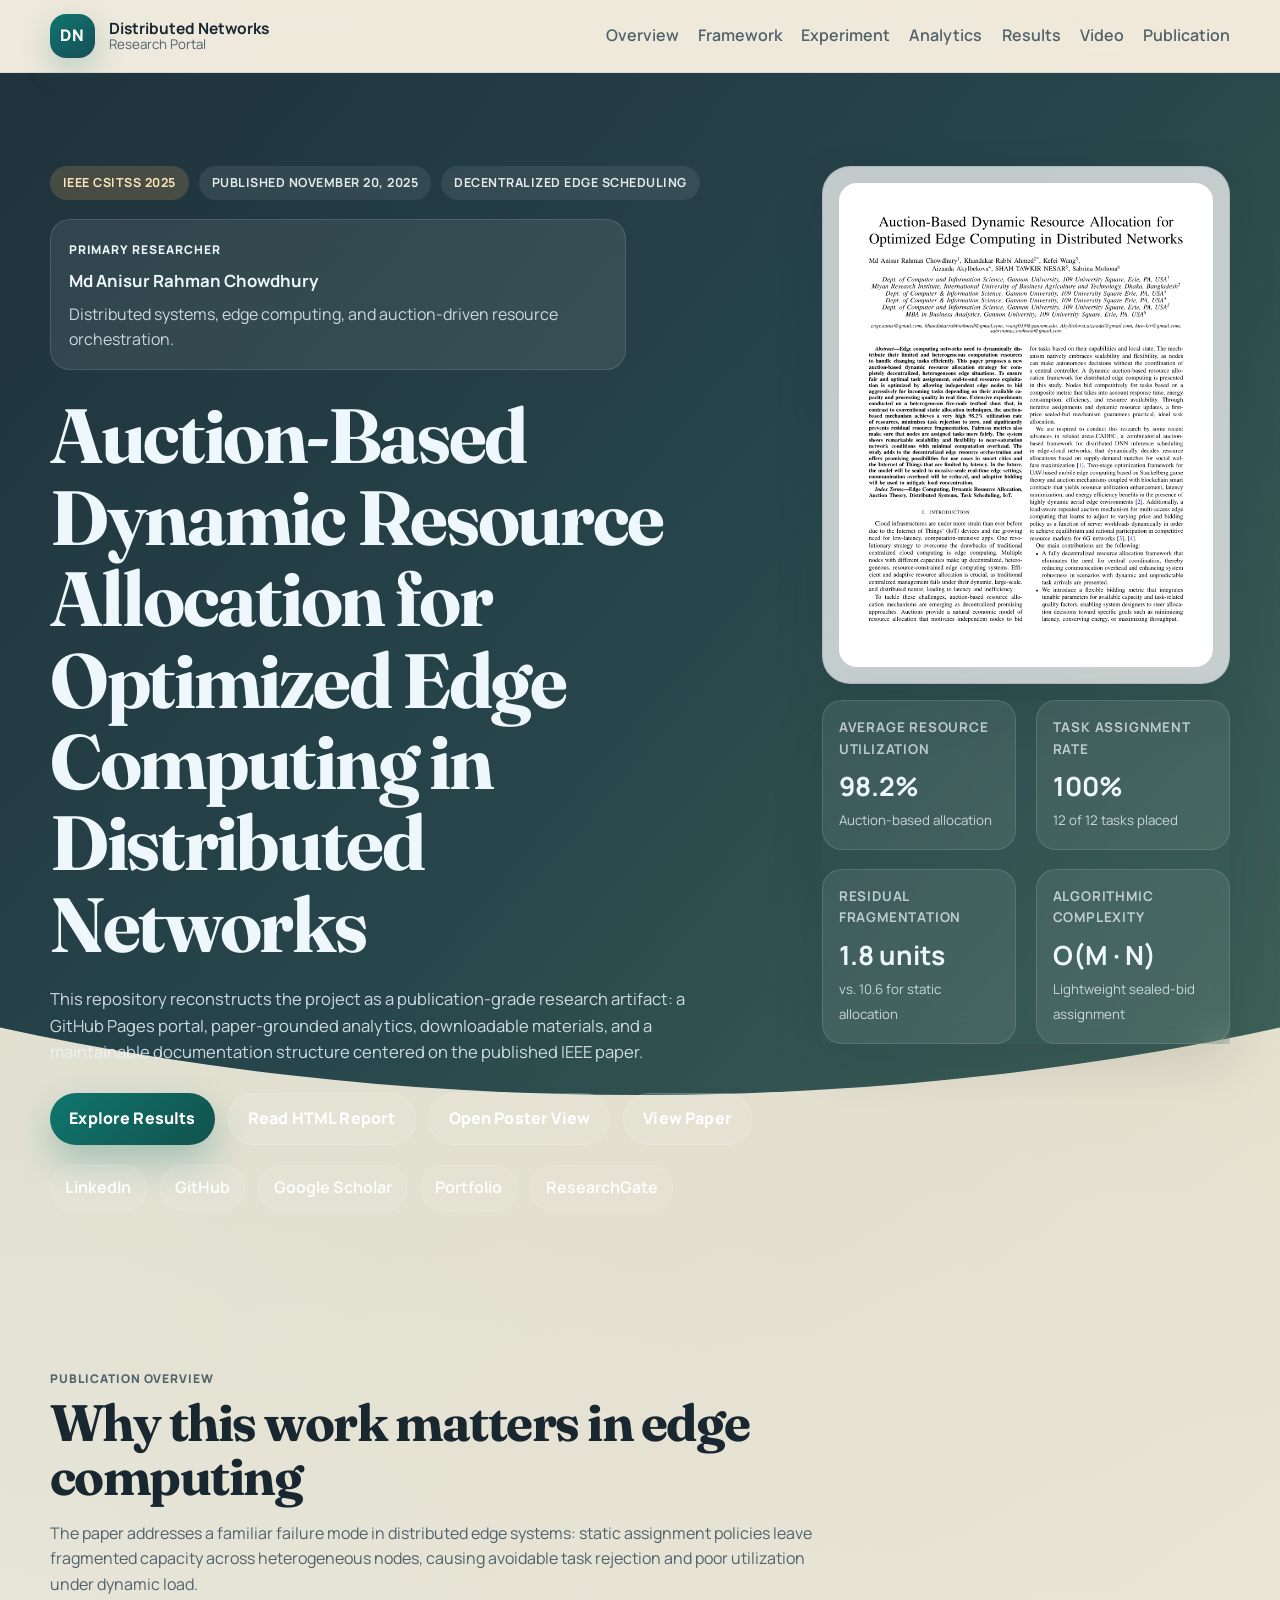
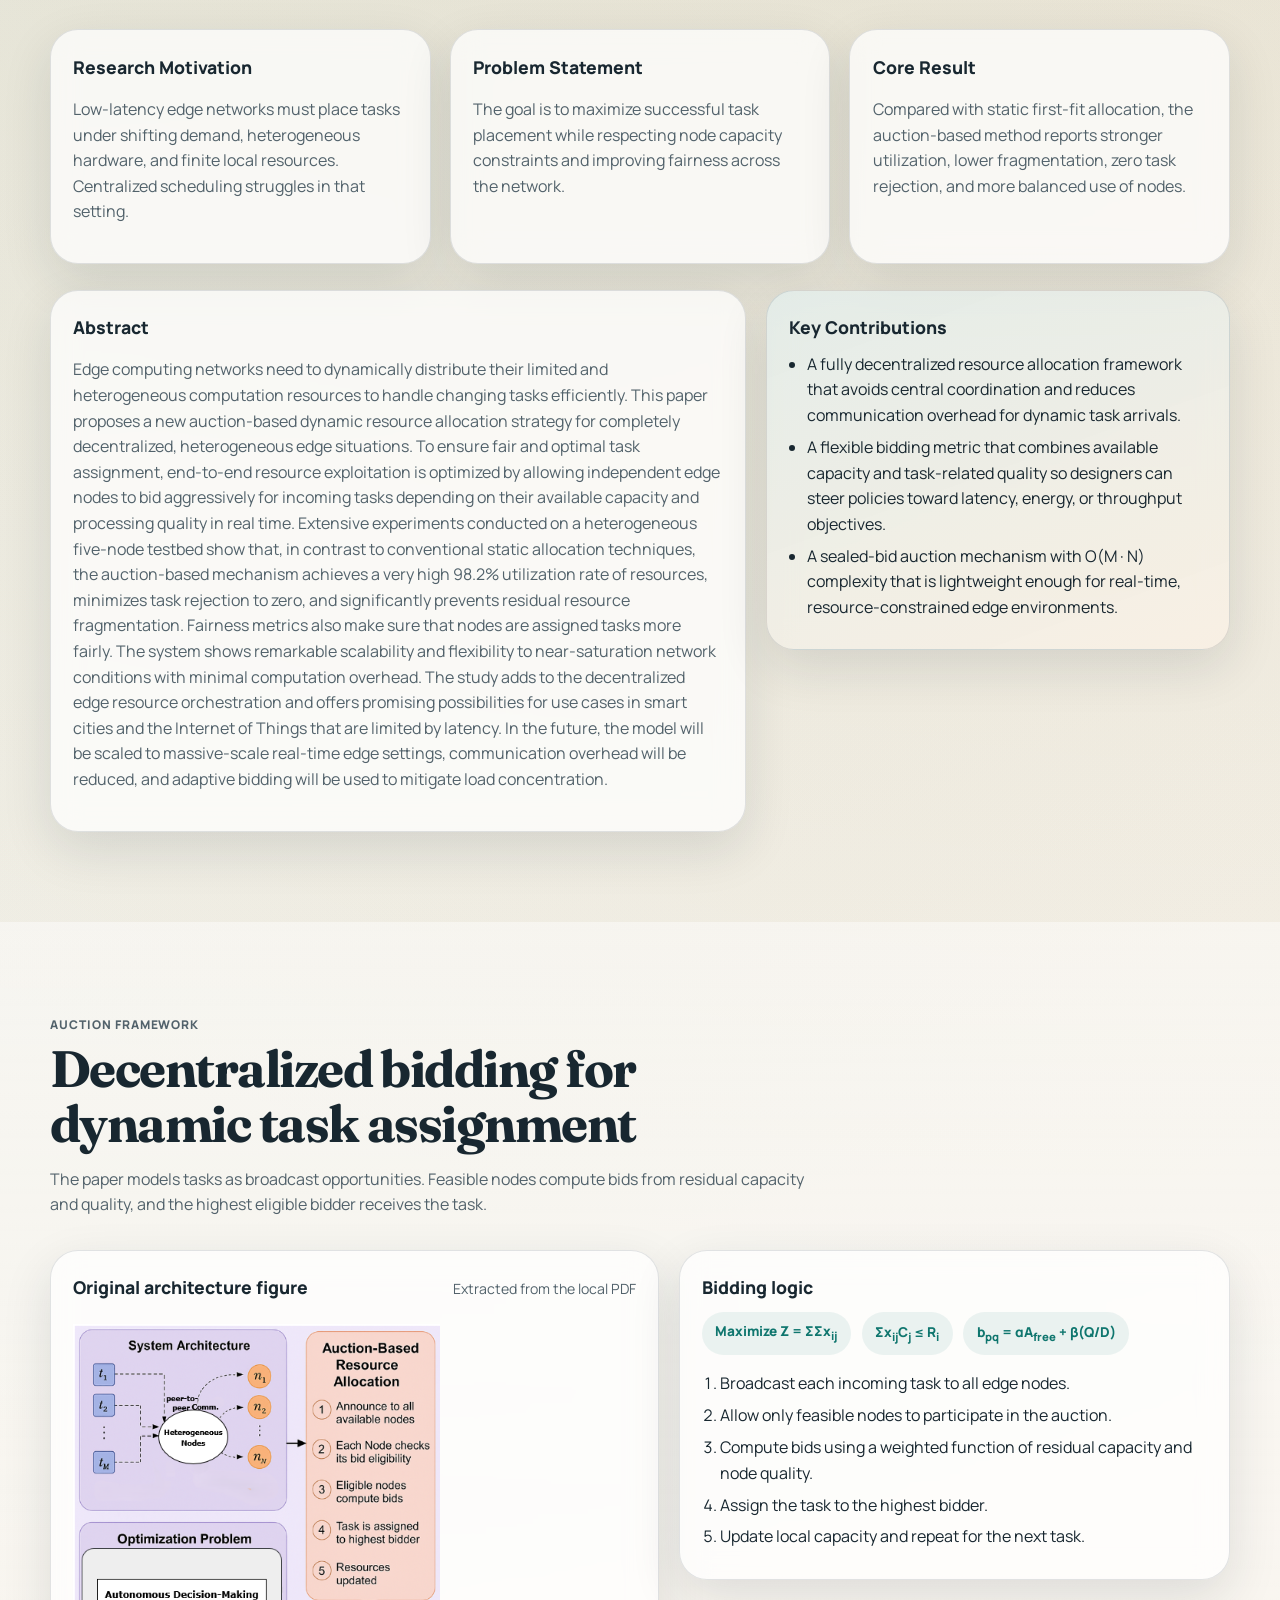
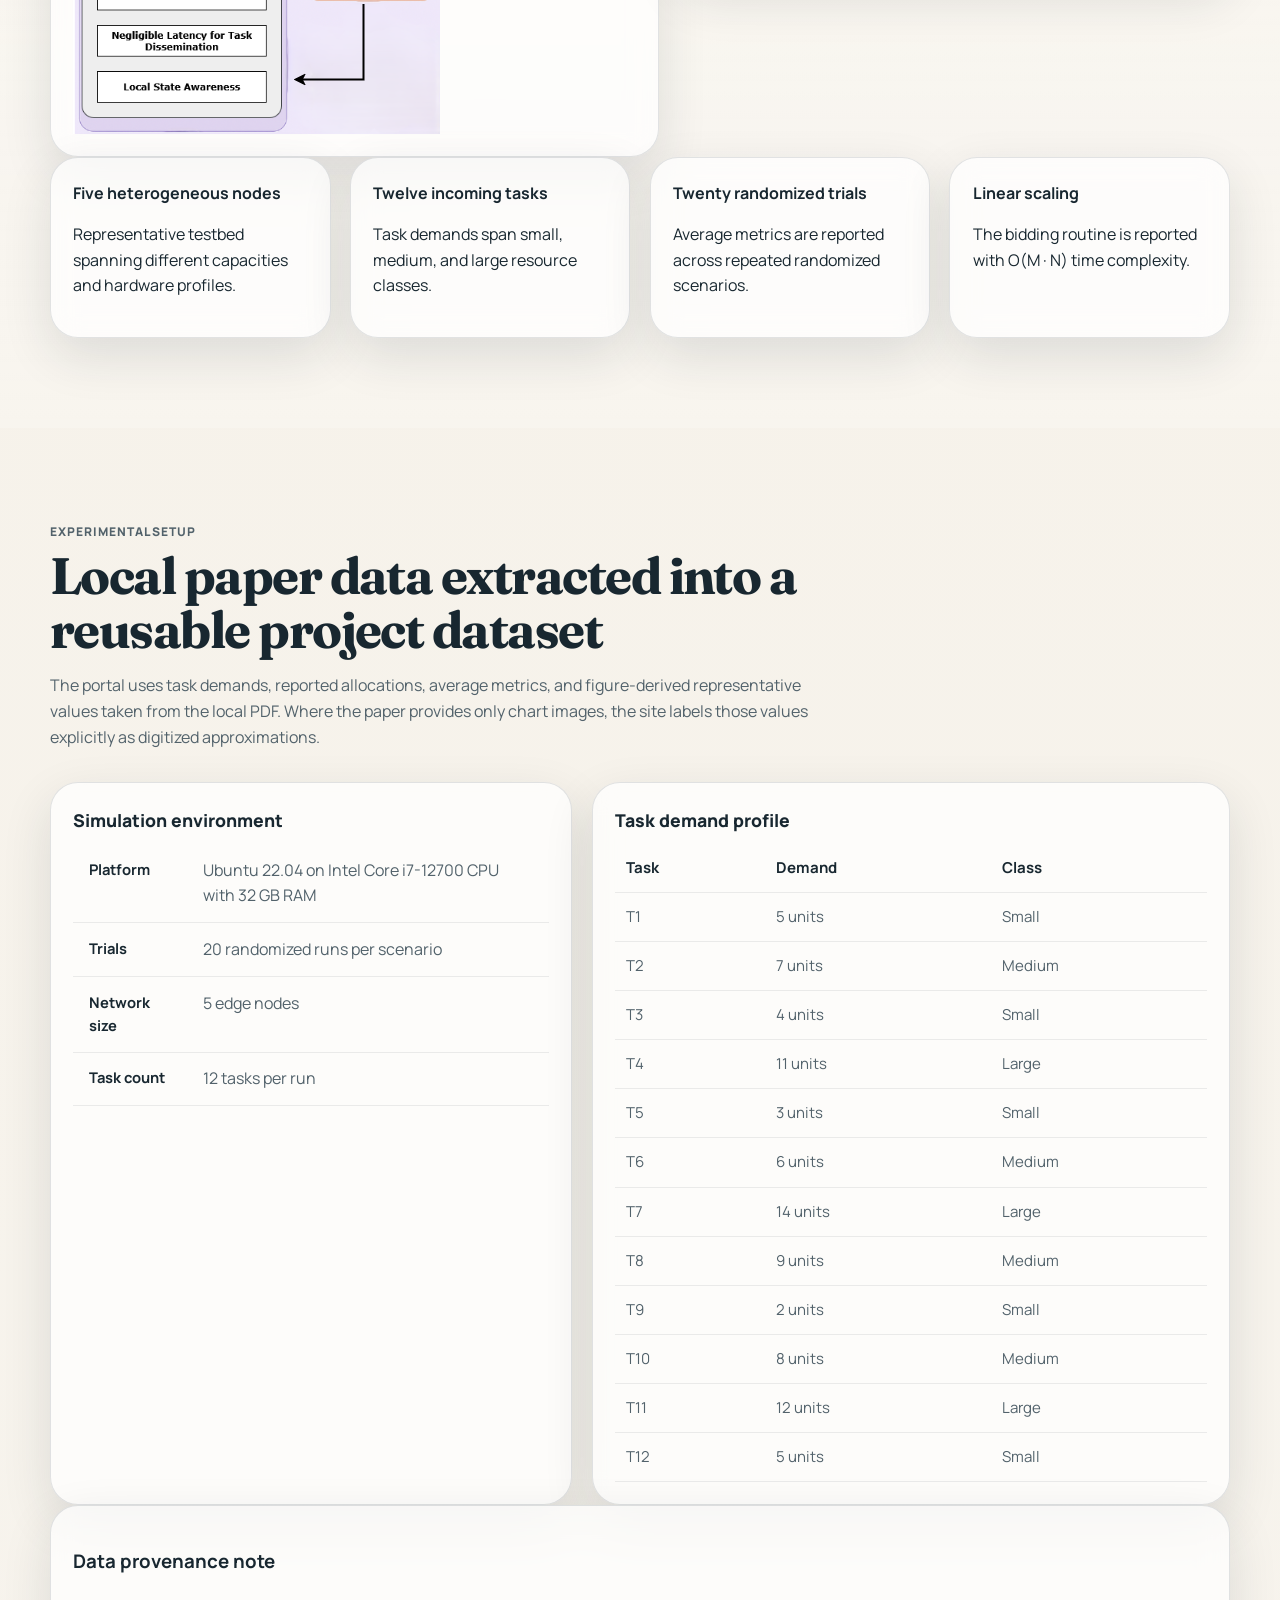
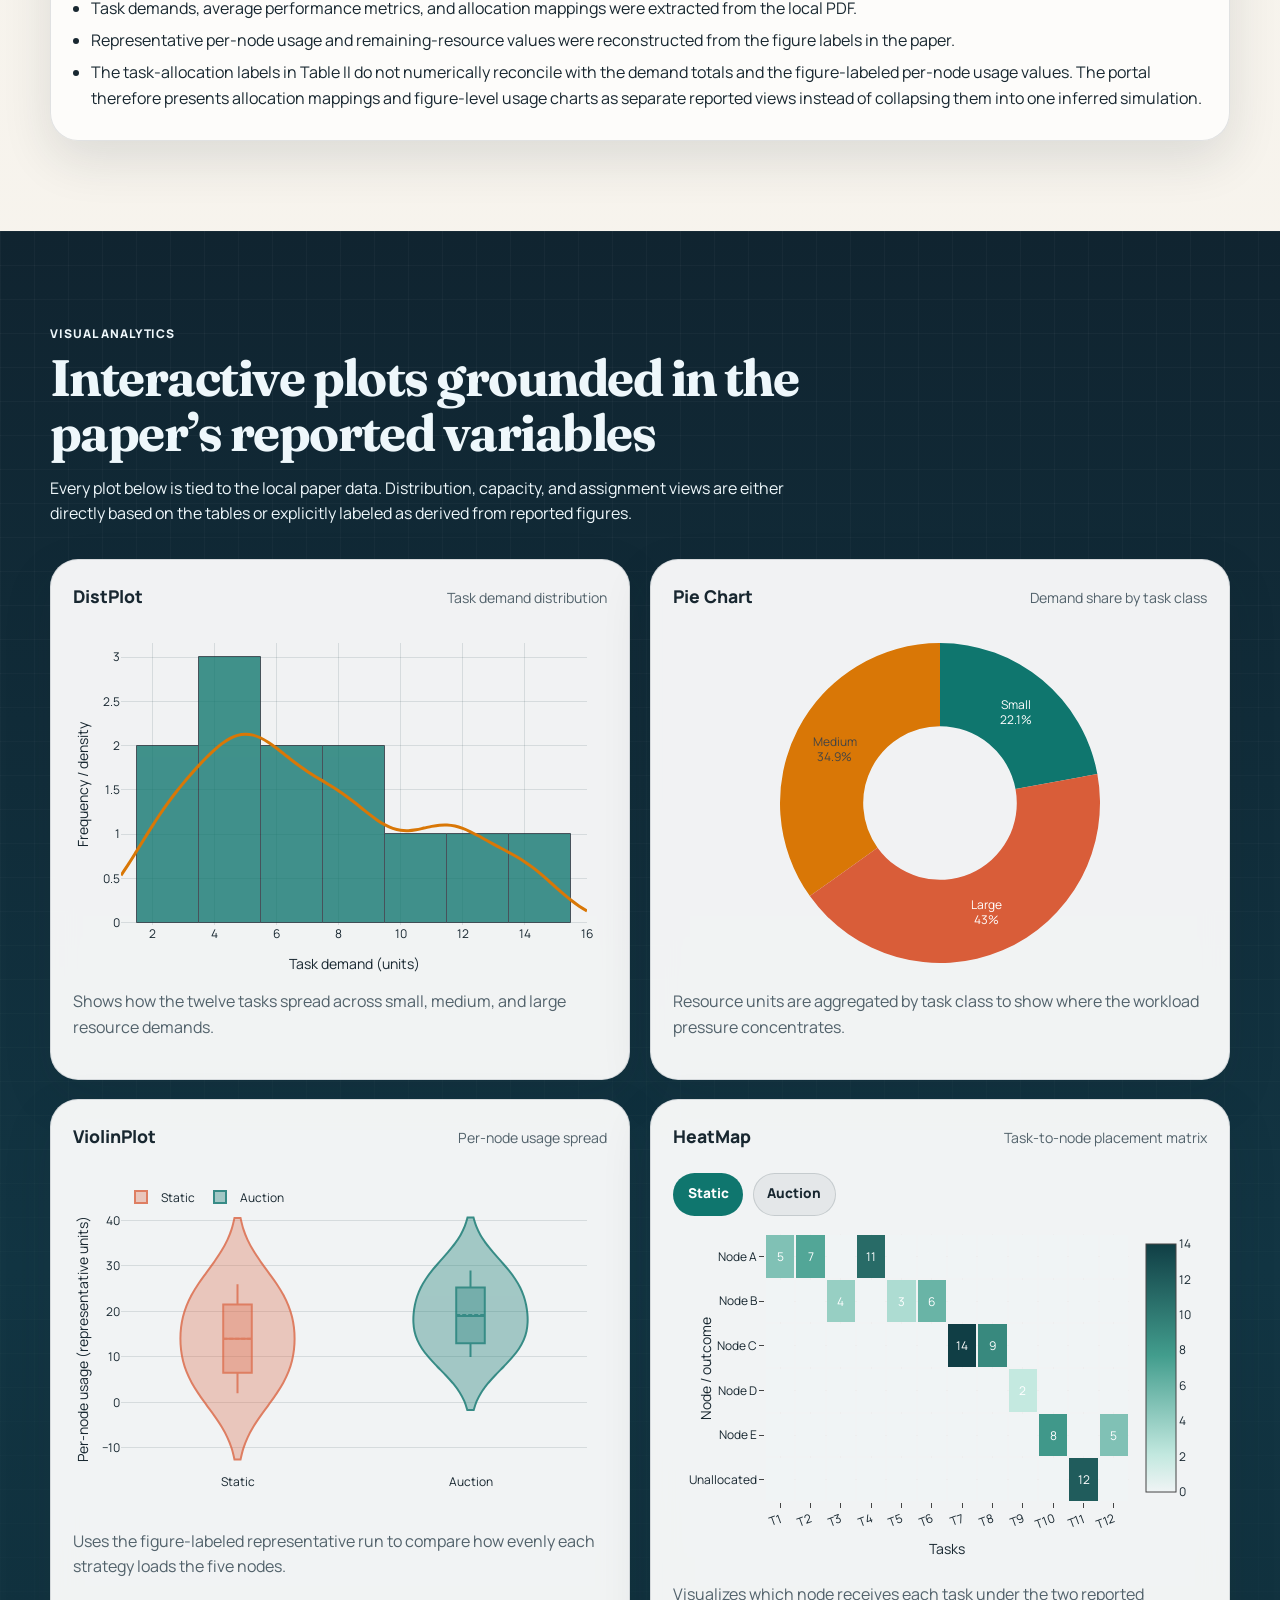
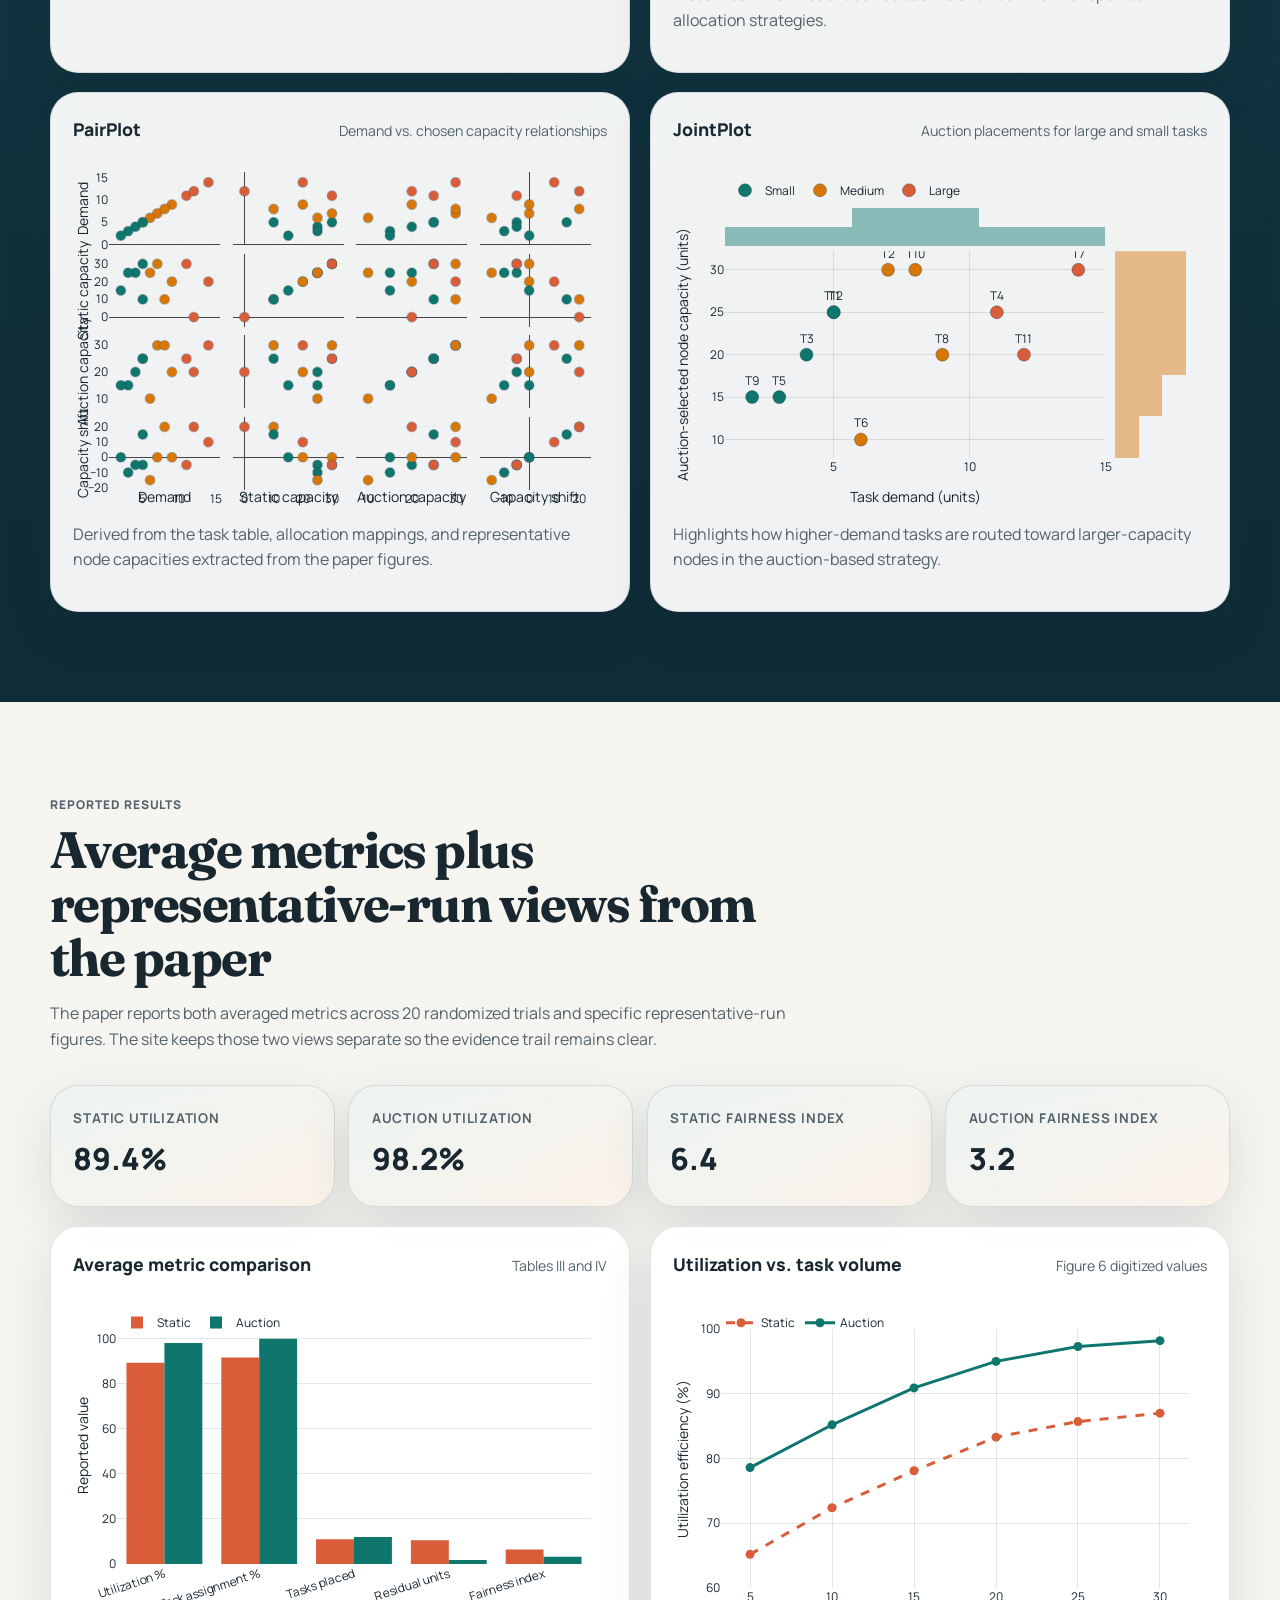
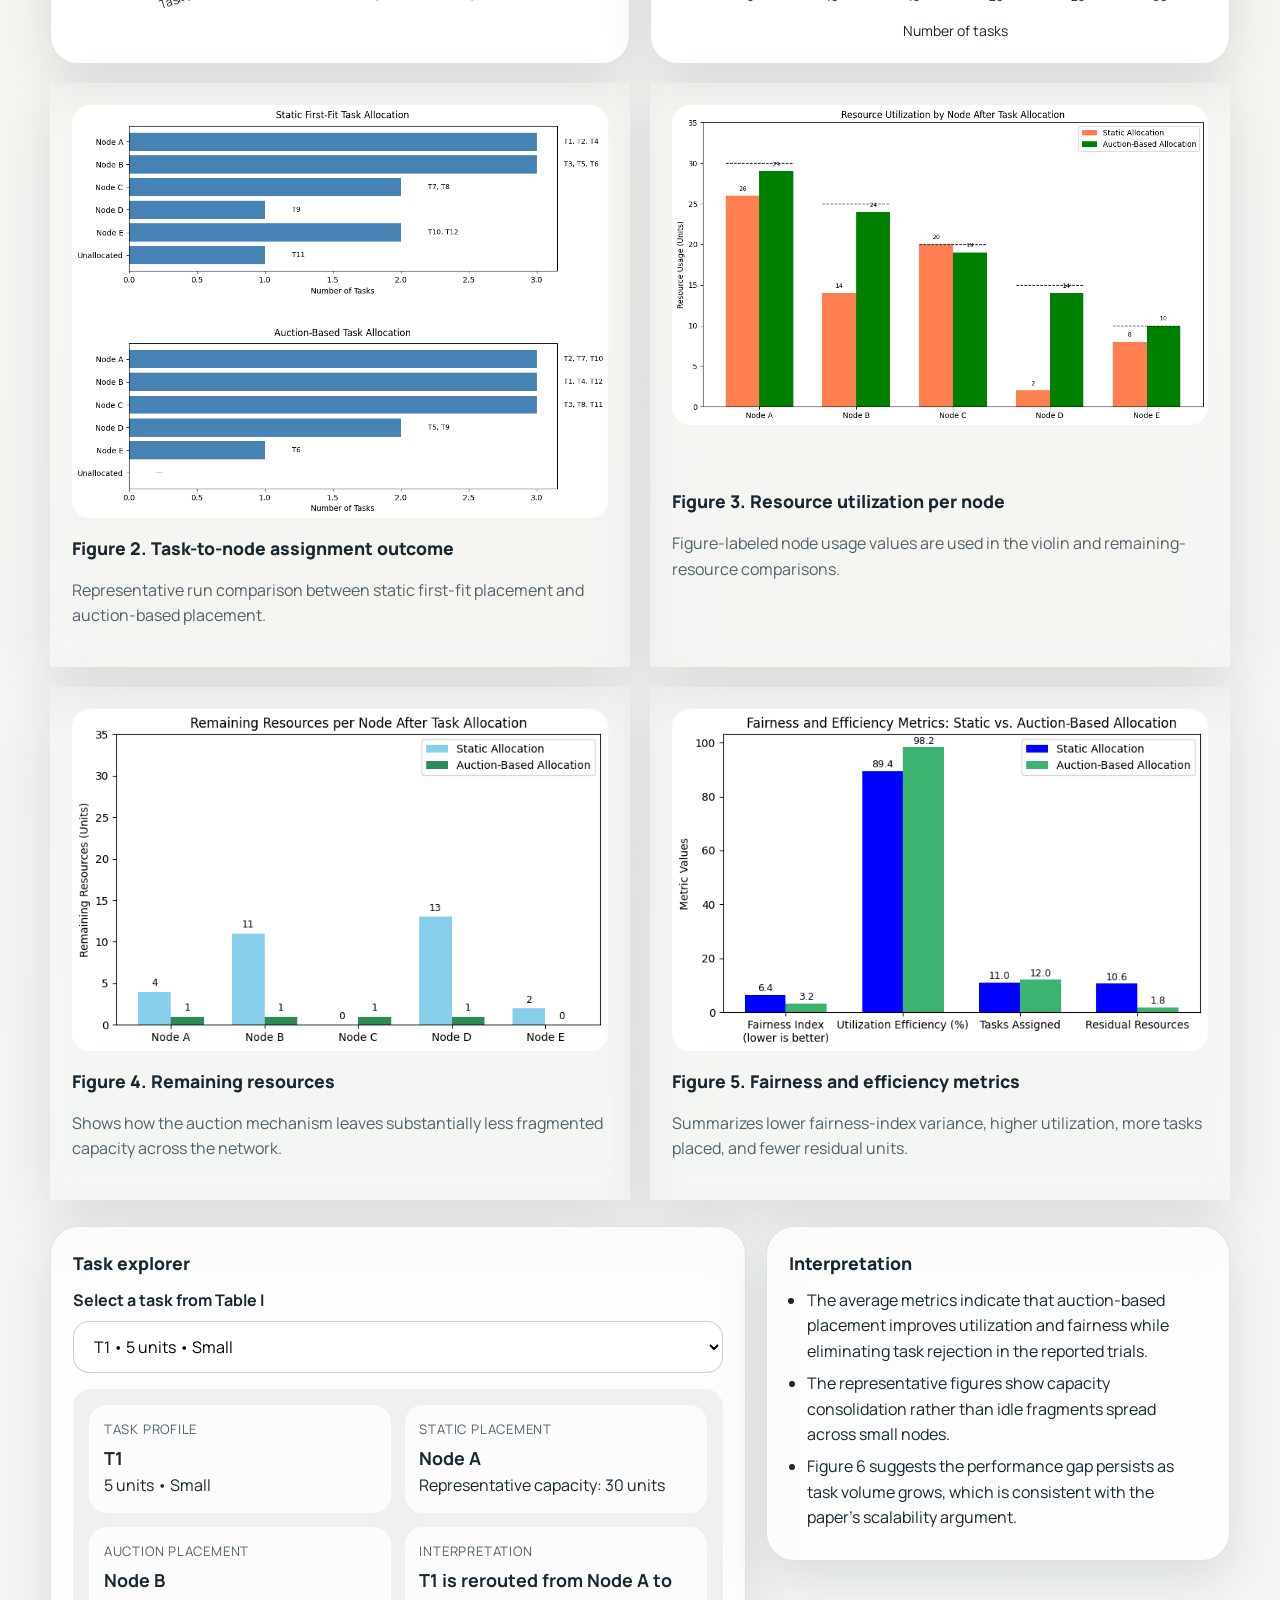
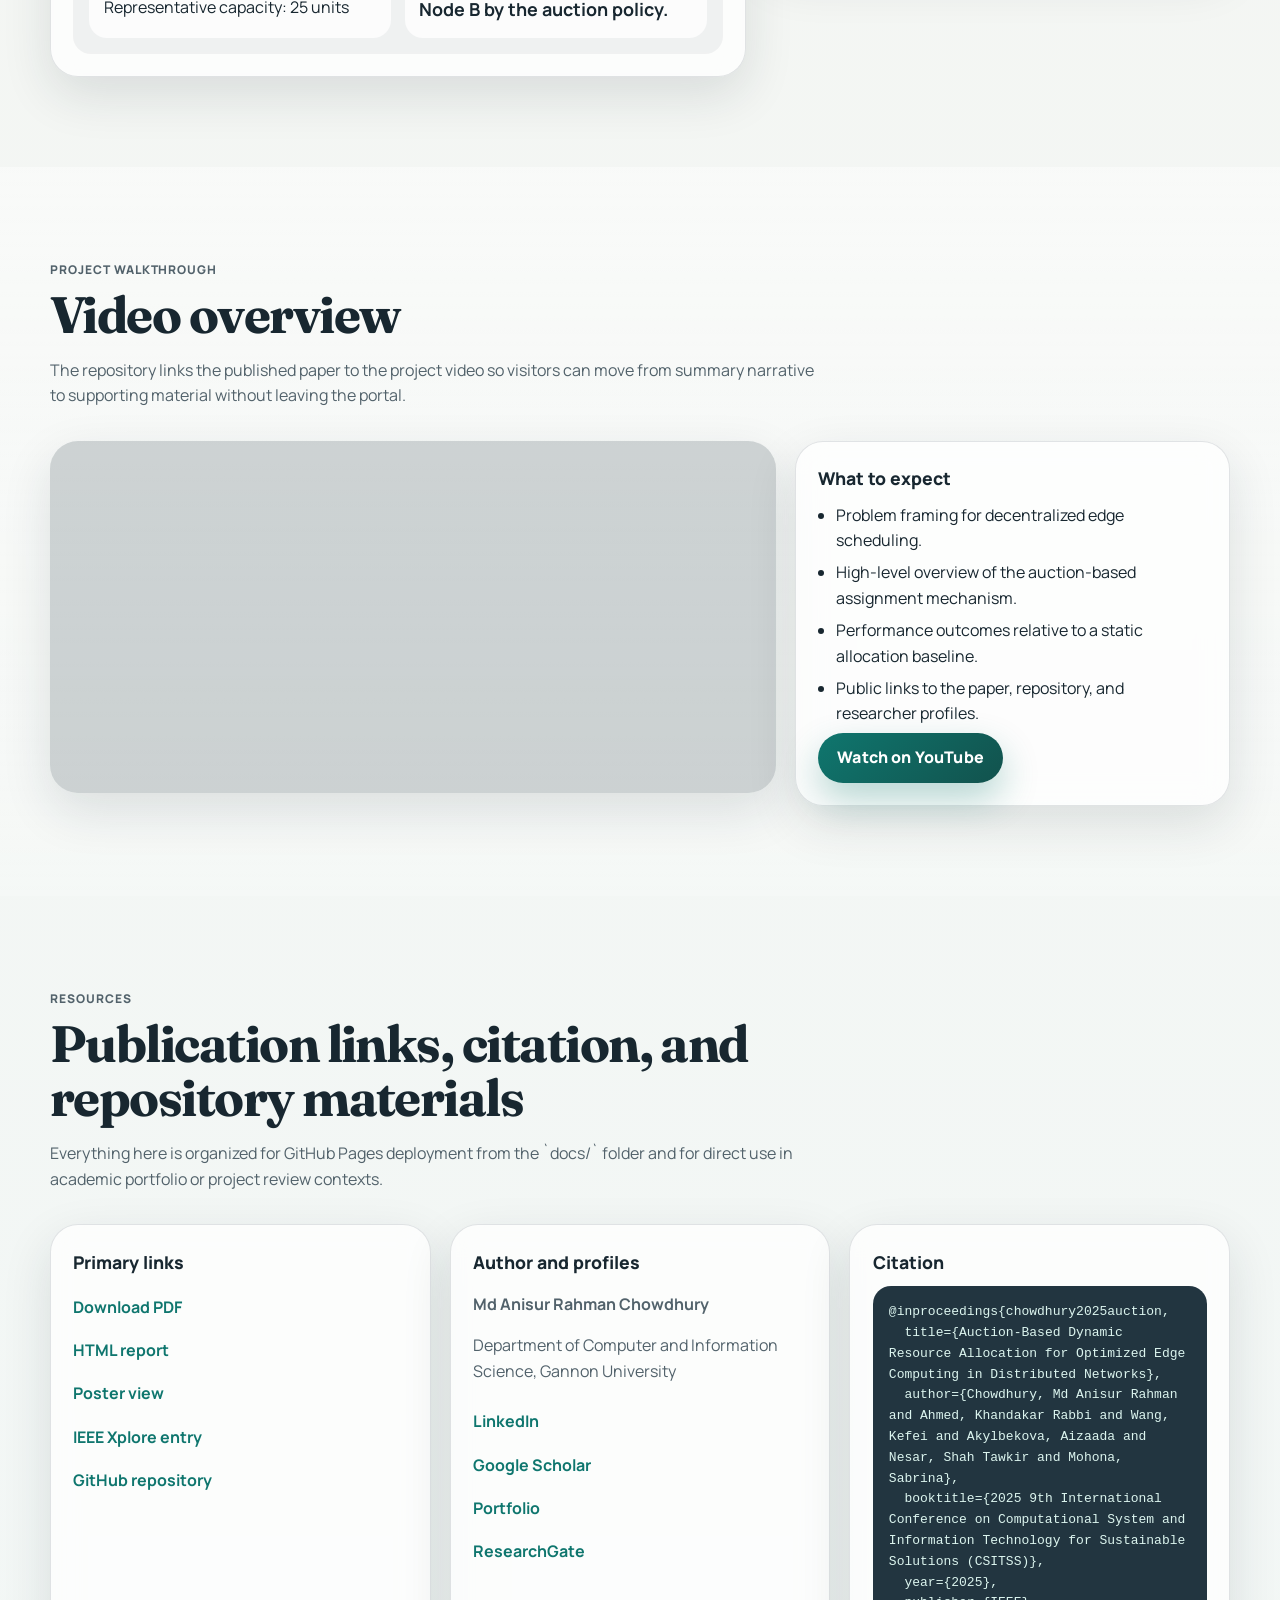
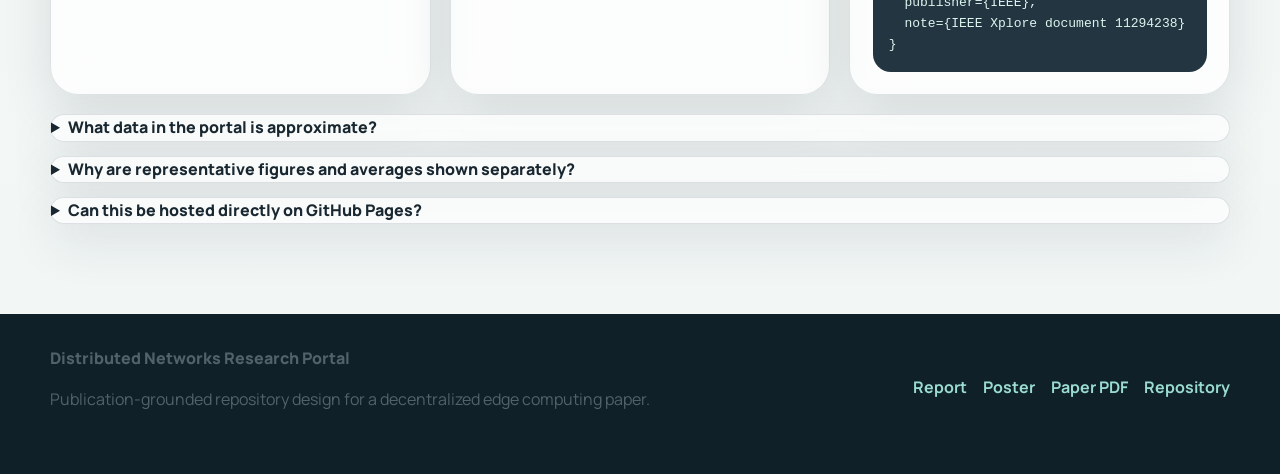
==== docs/index.html @ e7e02847 "Rebuild research portal and documentation" ====
<!DOCTYPE html>
<html lang="en">
<head>
  <meta charset="UTF-8">
  <meta name="viewport" content="width=device-width, initial-scale=1.0">
  <title>Distributed Networks Research Portal | Auction-Based Edge Resource Allocation</title>
  <meta name="description" content="Research portal for the IEEE paper on auction-based dynamic resource allocation for optimized edge computing in distributed networks.">
  <link rel="preconnect" href="https://fonts.googleapis.com">
  <link rel="preconnect" href="https://fonts.gstatic.com" crossorigin>
  <link href="https://fonts.googleapis.com/css2?family=Fraunces:opsz,wght@9..144,600;9..144,700&family=Manrope:wght@400;500;600;700;800&display=swap" rel="stylesheet">
  <link rel="stylesheet" href="styles.css">
  <script src="https://cdn.plot.ly/plotly-2.35.2.min.js" defer></script>
  <script src="script.js" defer></script>
</head>
<body>
  <div class="scroll-progress" id="scrollProgress"></div>

  <nav class="site-nav" id="siteNav">
    <div class="nav-shell">
      <a class="brand" href="#top">
        <span class="brand-mark">DN</span>
        <span class="brand-copy">
          <strong>Distributed Networks</strong>
          <small>Research Portal</small>
        </span>
      </a>

      <button class="nav-toggle" type="button" aria-label="Toggle navigation" onclick="toggleNav()">
        <span></span>
        <span></span>
        <span></span>
      </button>

      <ul class="nav-links" id="navLinks">
        <li><a href="#overview">Overview</a></li>
        <li><a href="#framework">Framework</a></li>
        <li><a href="#experiment">Experiment</a></li>
        <li><a href="#analytics">Analytics</a></li>
        <li><a href="#results">Results</a></li>
        <li><a href="#video">Video</a></li>
        <li><a href="#publication">Publication</a></li>
      </ul>
    </div>
  </nav>

  <header class="hero" id="top">
    <div class="hero-backdrop"></div>
    <div class="container hero-grid">
      <div class="hero-copy" data-reveal>
        <div class="eyebrow-row">
          <span class="eyebrow accent">IEEE CSITSS 2025</span>
          <span class="eyebrow">Published November 20, 2025</span>
          <span class="eyebrow">Decentralized Edge Scheduling</span>
        </div>

        <div class="researcher-ribbon">
          <span class="researcher-tag">Primary Researcher</span>
          <strong>Md Anisur Rahman Chowdhury</strong>
          <p>Distributed systems, edge computing, and auction-driven resource orchestration.</p>
        </div>

        <h1>Auction-Based Dynamic Resource Allocation for Optimized Edge Computing in Distributed Networks</h1>
        <p class="hero-summary">
          This repository reconstructs the project as a publication-grade research artifact: a GitHub Pages portal, paper-grounded analytics,
          downloadable materials, and a maintainable documentation structure centered on the published IEEE paper.
        </p>

        <div class="hero-actions">
          <a class="btn btn-primary" href="#analytics">Explore Results</a>
          <a class="btn btn-secondary" href="report.html">Read HTML Report</a>
          <a class="btn btn-secondary" href="poster.html">Open Poster View</a>
          <a class="btn btn-secondary" href="assets/papers/distributed-networks-ieee-paper.pdf">View Paper</a>
        </div>

        <div class="profile-pills">
          <a href="https://linkedin.com/in/md-anisur-rahman-chowdhury-15862420a" target="_blank" rel="noreferrer">LinkedIn</a>
          <a href="https://github.com/ANIS151993" target="_blank" rel="noreferrer">GitHub</a>
          <a href="https://scholar.google.com/citations?user=NQyywPoAAAAJ" target="_blank" rel="noreferrer">Google Scholar</a>
          <a href="https://marcbd.site" target="_blank" rel="noreferrer">Portfolio</a>
          <a href="https://researchgate.net/profile/Md-Anisur-Rahman-Chowdhury" target="_blank" rel="noreferrer">ResearchGate</a>
        </div>
      </div>

      <aside class="hero-panel" data-reveal>
        <div class="paper-preview-card">
          <img src="assets/images/paper-cover.png" alt="First page preview of the IEEE paper">
        </div>

        <div class="metric-stack">
          <article class="metric-tile">
            <span>Average resource utilization</span>
            <strong>98.2%</strong>
            <small>Auction-based allocation</small>
          </article>
          <article class="metric-tile">
            <span>Task assignment rate</span>
            <strong>100%</strong>
            <small>12 of 12 tasks placed</small>
          </article>
          <article class="metric-tile">
            <span>Residual fragmentation</span>
            <strong>1.8 units</strong>
            <small>vs. 10.6 for static allocation</small>
          </article>
          <article class="metric-tile">
            <span>Algorithmic complexity</span>
            <strong>O(M · N)</strong>
            <small>Lightweight sealed-bid assignment</small>
          </article>
        </div>
      </aside>
    </div>
  </header>

  <main>
    <section class="section" id="overview">
      <div class="container">
        <div class="section-heading" data-reveal>
          <p class="section-kicker">Publication Overview</p>
          <h2>Why this work matters in edge computing</h2>
          <p>
            The paper addresses a familiar failure mode in distributed edge systems: static assignment policies leave fragmented capacity across heterogeneous nodes,
            causing avoidable task rejection and poor utilization under dynamic load.
          </p>
        </div>

        <div class="card-grid three-up">
          <article class="card" data-reveal>
            <h3>Research Motivation</h3>
            <p>
              Low-latency edge networks must place tasks under shifting demand, heterogeneous hardware, and finite local resources. Centralized scheduling struggles in that setting.
            </p>
          </article>
          <article class="card" data-reveal>
            <h3>Problem Statement</h3>
            <p>
              The goal is to maximize successful task placement while respecting node capacity constraints and improving fairness across the network.
            </p>
          </article>
          <article class="card" data-reveal>
            <h3>Core Result</h3>
            <p>
              Compared with static first-fit allocation, the auction-based method reports stronger utilization, lower fragmentation, zero task rejection, and more balanced use of nodes.
            </p>
          </article>
        </div>

        <div class="split-panel" data-reveal>
          <article class="card">
            <h3>Abstract</h3>
            <p id="abstractText">
              Edge computing networks need to dynamically distribute their limited and heterogeneous computation resources to handle changing tasks efficiently.
            </p>
          </article>
          <article class="callout-card accent-card">
            <h3>Key Contributions</h3>
            <ul class="list-tight" id="contributionsList">
              <li>Loading contributions from the paper data.</li>
            </ul>
          </article>
        </div>
      </div>
    </section>

    <section class="section section-alt" id="framework">
      <div class="container">
        <div class="section-heading" data-reveal>
          <p class="section-kicker">Auction Framework</p>
          <h2>Decentralized bidding for dynamic task assignment</h2>
          <p>
            The paper models tasks as broadcast opportunities. Feasible nodes compute bids from residual capacity and quality, and the highest eligible bidder receives the task.
          </p>
        </div>

        <div class="framework-layout">
          <article class="visual-card" data-reveal>
            <div class="visual-header">
              <h3>Original architecture figure</h3>
              <span>Extracted from the local PDF</span>
            </div>
            <img src="assets/images/framework-architecture-paper.png" alt="Auction-based resource allocation architecture figure from the paper">
          </article>

          <article class="card framework-card" data-reveal>
            <h3>Bidding logic</h3>
            <div class="equation-strip">
              <span class="equation-chip">Maximize Z = ΣΣx<sub>ij</sub></span>
              <span class="equation-chip">Σx<sub>ij</sub>C<sub>j</sub> ≤ R<sub>i</sub></span>
              <span class="equation-chip">b<sub>pq</sub> = αA<sub>free</sub> + β(Q/D)</span>
            </div>
            <ol class="step-list" id="algorithmSteps">
              <li>Loading methodology steps.</li>
            </ol>
          </article>
        </div>

        <div class="card-grid four-up" data-reveal>
          <article class="mini-card">
            <strong>Five heterogeneous nodes</strong>
            <p>Representative testbed spanning different capacities and hardware profiles.</p>
          </article>
          <article class="mini-card">
            <strong>Twelve incoming tasks</strong>
            <p>Task demands span small, medium, and large resource classes.</p>
          </article>
          <article class="mini-card">
            <strong>Twenty randomized trials</strong>
            <p>Average metrics are reported across repeated randomized scenarios.</p>
          </article>
          <article class="mini-card">
            <strong>Linear scaling</strong>
            <p>The bidding routine is reported with O(M · N) time complexity.</p>
          </article>
        </div>
      </div>
    </section>

    <section class="section" id="experiment">
      <div class="container">
        <div class="section-heading" data-reveal>
          <p class="section-kicker">Experimental Setup</p>
          <h2>Local paper data extracted into a reusable project dataset</h2>
          <p>
            The portal uses task demands, reported allocations, average metrics, and figure-derived representative values taken from the local PDF. Where the paper provides only chart images, the site labels those values explicitly as digitized approximations.
          </p>
        </div>

        <div class="experiment-grid">
          <article class="card" data-reveal>
            <h3>Simulation environment</h3>
            <table class="stats-table">
              <tbody>
                <tr><th>Platform</th><td id="platformSpec">Ubuntu 22.04 on Intel Core i7-12700 CPU with 32 GB RAM</td></tr>
                <tr><th>Trials</th><td>20 randomized runs per scenario</td></tr>
                <tr><th>Network size</th><td>5 edge nodes</td></tr>
                <tr><th>Task count</th><td>12 tasks per run</td></tr>
              </tbody>
            </table>
          </article>

          <article class="card" data-reveal>
            <h3>Task demand profile</h3>
            <div class="table-wrap">
              <table class="stats-table compact" id="taskDemandTable">
                <thead>
                  <tr>
                    <th>Task</th>
                    <th>Demand</th>
                    <th>Class</th>
                  </tr>
                </thead>
                <tbody>
                  <tr><td colspan="3">Loading task data.</td></tr>
                </tbody>
              </table>
            </div>
          </article>
        </div>

        <div class="notice-panel" data-reveal>
          <h3>Data provenance note</h3>
          <ul class="list-tight" id="integrityNotes">
            <li>Loading provenance notes.</li>
          </ul>
        </div>
      </div>
    </section>

    <section class="section section-dark" id="analytics">
      <div class="container">
        <div class="section-heading invert" data-reveal>
          <p class="section-kicker">Visual Analytics</p>
          <h2>Interactive plots grounded in the paper’s reported variables</h2>
          <p>
            Every plot below is tied to the local paper data. Distribution, capacity, and assignment views are either directly based on the tables or explicitly labeled as derived from reported figures.
          </p>
        </div>

        <div class="analytics-grid">
          <article class="plot-card" data-reveal>
            <div class="plot-heading">
              <h3>DistPlot</h3>
              <span>Task demand distribution</span>
            </div>
            <div id="distPlot" class="plot-surface"></div>
            <p class="plot-note">Shows how the twelve tasks spread across small, medium, and large resource demands.</p>
          </article>

          <article class="plot-card" data-reveal>
            <div class="plot-heading">
              <h3>Pie Chart</h3>
              <span>Demand share by task class</span>
            </div>
            <div id="piePlot" class="plot-surface"></div>
            <p class="plot-note">Resource units are aggregated by task class to show where the workload pressure concentrates.</p>
          </article>

          <article class="plot-card" data-reveal>
            <div class="plot-heading">
              <h3>ViolinPlot</h3>
              <span>Per-node usage spread</span>
            </div>
            <div id="violinPlot" class="plot-surface"></div>
            <p class="plot-note">Uses the figure-labeled representative run to compare how evenly each strategy loads the five nodes.</p>
          </article>

          <article class="plot-card" data-reveal>
            <div class="plot-heading">
              <h3>HeatMap</h3>
              <span>Task-to-node placement matrix</span>
            </div>
            <div class="plot-toolbar">
              <button class="pill-btn active" type="button" data-heatmap-mode="static">Static</button>
              <button class="pill-btn" type="button" data-heatmap-mode="auction">Auction</button>
            </div>
            <div id="heatMapPlot" class="plot-surface"></div>
            <p class="plot-note">Visualizes which node receives each task under the two reported allocation strategies.</p>
          </article>

          <article class="plot-card" data-reveal>
            <div class="plot-heading">
              <h3>PairPlot</h3>
              <span>Demand vs. chosen capacity relationships</span>
            </div>
            <div id="pairPlot" class="plot-surface"></div>
            <p class="plot-note">Derived from the task table, allocation mappings, and representative node capacities extracted from the paper figures.</p>
          </article>

          <article class="plot-card" data-reveal>
            <div class="plot-heading">
              <h3>JointPlot</h3>
              <span>Auction placements for large and small tasks</span>
            </div>
            <div id="jointPlot" class="plot-surface"></div>
            <p class="plot-note">Highlights how higher-demand tasks are routed toward larger-capacity nodes in the auction-based strategy.</p>
          </article>
        </div>
      </div>
    </section>

    <section class="section" id="results">
      <div class="container">
        <div class="section-heading" data-reveal>
          <p class="section-kicker">Reported Results</p>
          <h2>Average metrics plus representative-run views from the paper</h2>
          <p>
            The paper reports both averaged metrics across 20 randomized trials and specific representative-run figures. The site keeps those two views separate so the evidence trail remains clear.
          </p>
        </div>

        <div class="metrics-bar" id="resultsMetrics" data-reveal>
          <article class="metric-banner">
            <span>Static utilization</span>
            <strong>89.4%</strong>
          </article>
          <article class="metric-banner">
            <span>Auction utilization</span>
            <strong>98.2%</strong>
          </article>
          <article class="metric-banner">
            <span>Static fairness index</span>
            <strong>6.4</strong>
          </article>
          <article class="metric-banner">
            <span>Auction fairness index</span>
            <strong>3.2</strong>
          </article>
        </div>

        <div class="chart-row">
          <article class="plot-card light" data-reveal>
            <div class="plot-heading">
              <h3>Average metric comparison</h3>
              <span>Tables III and IV</span>
            </div>
            <div id="performanceBarPlot" class="plot-surface"></div>
          </article>

          <article class="plot-card light" data-reveal>
            <div class="plot-heading">
              <h3>Utilization vs. task volume</h3>
              <span>Figure 6 digitized values</span>
            </div>
            <div id="efficiencyTrendPlot" class="plot-surface"></div>
          </article>
        </div>

        <div class="figure-gallery">
          <article class="figure-card" data-reveal>
            <img src="assets/images/task-allocation-comparison-paper.png" alt="Task allocation comparison from the paper">
            <div>
              <h3>Figure 2. Task-to-node assignment outcome</h3>
              <p>Representative run comparison between static first-fit placement and auction-based placement.</p>
            </div>
          </article>
          <article class="figure-card" data-reveal>
            <img src="assets/images/resource-utilization-paper.png" alt="Resource utilization by node after task allocation">
            <div>
              <h3>Figure 3. Resource utilization per node</h3>
              <p>Figure-labeled node usage values are used in the violin and remaining-resource comparisons.</p>
            </div>
          </article>
          <article class="figure-card" data-reveal>
            <img src="assets/images/remaining-resources-paper.png" alt="Remaining resources per node after allocation">
            <div>
              <h3>Figure 4. Remaining resources</h3>
              <p>Shows how the auction mechanism leaves substantially less fragmented capacity across the network.</p>
            </div>
          </article>
          <article class="figure-card" data-reveal>
            <img src="assets/images/fairness-efficiency-paper.png" alt="Fairness and efficiency metric comparison">
            <div>
              <h3>Figure 5. Fairness and efficiency metrics</h3>
              <p>Summarizes lower fairness-index variance, higher utilization, more tasks placed, and fewer residual units.</p>
            </div>
          </article>
        </div>

        <div class="split-panel" data-reveal>
          <article class="card">
            <h3>Task explorer</h3>
            <label class="field-label" for="taskSelector">Select a task from Table I</label>
            <select id="taskSelector" class="select-control"></select>
            <div class="task-explorer" id="taskExplorer">
              <p>Select a task to compare how each strategy treats it.</p>
            </div>
          </article>

          <article class="card">
            <h3>Interpretation</h3>
            <ul class="list-tight">
              <li>The average metrics indicate that auction-based placement improves utilization and fairness while eliminating task rejection in the reported trials.</li>
              <li>The representative figures show capacity consolidation rather than idle fragments spread across small nodes.</li>
              <li>Figure 6 suggests the performance gap persists as task volume grows, which is consistent with the paper’s scalability argument.</li>
            </ul>
          </article>
        </div>
      </div>
    </section>

    <section class="section section-alt" id="video">
      <div class="container">
        <div class="section-heading" data-reveal>
          <p class="section-kicker">Project Walkthrough</p>
          <h2>Video overview</h2>
          <p>
            The repository links the published paper to the project video so visitors can move from summary narrative to supporting material without leaving the portal.
          </p>
        </div>

        <div class="video-layout">
          <div class="video-frame" data-reveal>
            <iframe src="https://www.youtube.com/embed/F9P6sYJBts0" title="Auction-Based Dynamic Resource Allocation for Optimized Edge Computing in Distributed Networks" loading="lazy" allow="accelerometer; autoplay; clipboard-write; encrypted-media; gyroscope; picture-in-picture; web-share" referrerpolicy="strict-origin-when-cross-origin" allowfullscreen></iframe>
          </div>
          <article class="card" data-reveal>
            <h3>What to expect</h3>
            <ul class="list-tight">
              <li>Problem framing for decentralized edge scheduling.</li>
              <li>High-level overview of the auction-based assignment mechanism.</li>
              <li>Performance outcomes relative to a static allocation baseline.</li>
              <li>Public links to the paper, repository, and researcher profiles.</li>
            </ul>
            <a class="btn btn-primary" href="https://youtu.be/F9P6sYJBts0" target="_blank" rel="noreferrer">Watch on YouTube</a>
          </article>
        </div>
      </div>
    </section>

    <section class="section" id="publication">
      <div class="container">
        <div class="section-heading" data-reveal>
          <p class="section-kicker">Resources</p>
          <h2>Publication links, citation, and repository materials</h2>
          <p>
            Everything here is organized for GitHub Pages deployment from the `docs/` folder and for direct use in academic portfolio or project review contexts.
          </p>
        </div>

        <div class="card-grid three-up">
          <article class="card" data-reveal>
            <h3>Primary links</h3>
            <div class="link-stack">
              <a href="assets/papers/distributed-networks-ieee-paper.pdf">Download PDF</a>
              <a href="report.html">HTML report</a>
              <a href="poster.html">Poster view</a>
              <a href="https://ieeexplore.ieee.org/abstract/document/11294238" target="_blank" rel="noreferrer">IEEE Xplore entry</a>
              <a href="https://github.com/ANIS151993/Distributed-Networks" target="_blank" rel="noreferrer">GitHub repository</a>
            </div>
          </article>

          <article class="card" data-reveal>
            <h3>Author and profiles</h3>
            <p><strong>Md Anisur Rahman Chowdhury</strong></p>
            <p>Department of Computer and Information Science, Gannon University</p>
            <div class="link-stack">
              <a href="https://linkedin.com/in/md-anisur-rahman-chowdhury-15862420a" target="_blank" rel="noreferrer">LinkedIn</a>
              <a href="https://scholar.google.com/citations?user=NQyywPoAAAAJ" target="_blank" rel="noreferrer">Google Scholar</a>
              <a href="https://marcbd.site" target="_blank" rel="noreferrer">Portfolio</a>
              <a href="https://researchgate.net/profile/Md-Anisur-Rahman-Chowdhury" target="_blank" rel="noreferrer">ResearchGate</a>
            </div>
          </article>

          <article class="card" data-reveal>
            <h3>Citation</h3>
            <pre class="citation-block" id="citationBlock">Loading citation.</pre>
          </article>
        </div>

        <div class="faq-grid">
          <details class="faq-item" data-reveal>
            <summary>What data in the portal is approximate?</summary>
            <p>Only the task-volume efficiency line values are approximate digitizations from Figure 6 because the local PDF does not provide that chart as a numeric table.</p>
          </details>
          <details class="faq-item" data-reveal>
            <summary>Why are representative figures and averages shown separately?</summary>
            <p>The paper includes average metrics across 20 randomized trials and distinct representative-run visuals. The portal preserves that separation to avoid inventing a merged dataset.</p>
          </details>
          <details class="faq-item" data-reveal>
            <summary>Can this be hosted directly on GitHub Pages?</summary>
            <p>Yes. The project is structured for Pages deployment from the `docs/` directory on the main branch.</p>
          </details>
        </div>
      </div>
    </section>
  </main>

  <footer class="site-footer">
    <div class="container footer-grid">
      <div>
        <p class="footer-title">Distributed Networks Research Portal</p>
        <p>Publication-grounded repository design for a decentralized edge computing paper.</p>
      </div>
      <div class="footer-links">
        <a href="report.html">Report</a>
        <a href="poster.html">Poster</a>
        <a href="assets/papers/distributed-networks-ieee-paper.pdf">Paper PDF</a>
        <a href="https://github.com/ANIS151993/Distributed-Networks" target="_blank" rel="noreferrer">Repository</a>
      </div>
    </div>
  </footer>
</body>
</html>
---- docs/styles.css ----
:root {
  --bg: #f5efe4;
  --bg-soft: #fbf8f1;
  --bg-dark: #102430;
  --surface: rgba(255, 255, 255, 0.72);
  --surface-strong: rgba(255, 255, 255, 0.92);
  --surface-dark: rgba(10, 25, 35, 0.78);
  --stroke: rgba(16, 36, 48, 0.12);
  --stroke-strong: rgba(16, 36, 48, 0.22);
  --text: #182730;
  --text-soft: #52626b;
  --text-invert: #eef7fb;
  --accent: #0f766e;
  --accent-2: #d97706;
  --accent-3: #d95d39;
  --shadow: 0 18px 50px rgba(24, 39, 48, 0.12);
  --radius-lg: 28px;
  --radius-md: 20px;
  --radius-sm: 14px;
  --container: 1180px;
}

* {
  box-sizing: border-box;
}

html {
  scroll-behavior: smooth;
}

body {
  margin: 0;
  font-family: "Manrope", sans-serif;
  color: var(--text);
  background:
    radial-gradient(circle at top left, rgba(15, 118, 110, 0.12), transparent 28%),
    radial-gradient(circle at top right, rgba(217, 119, 6, 0.12), transparent 25%),
    linear-gradient(180deg, #f5efe4 0%, #f7f4ee 48%, #f2f7f6 100%);
  line-height: 1.6;
}

img {
  display: block;
  max-width: 100%;
}

a {
  color: inherit;
  text-decoration: none;
}

button,
select {
  font: inherit;
}

pre {
  margin: 0;
}

.container {
  width: min(var(--container), calc(100vw - 2rem));
  margin: 0 auto;
}

.scroll-progress {
  position: fixed;
  inset: 0 auto auto 0;
  width: 0;
  height: 4px;
  background: linear-gradient(90deg, var(--accent), var(--accent-2));
  z-index: 1000;
}

.site-nav {
  position: sticky;
  top: 0;
  z-index: 999;
  backdrop-filter: blur(18px);
  background: rgba(245, 239, 228, 0.72);
  border-bottom: 1px solid rgba(16, 36, 48, 0.08);
}

.nav-shell {
  width: min(var(--container), calc(100vw - 2rem));
  margin: 0 auto;
  padding: 0.85rem 0;
  display: flex;
  align-items: center;
  justify-content: space-between;
  gap: 1rem;
}

.brand {
  display: inline-flex;
  align-items: center;
  gap: 0.9rem;
}

.brand-mark {
  width: 2.8rem;
  height: 2.8rem;
  border-radius: 16px;
  display: grid;
  place-items: center;
  background: linear-gradient(145deg, var(--accent), #184d58);
  color: white;
  font-weight: 800;
  letter-spacing: 0.08em;
  box-shadow: 0 12px 30px rgba(15, 118, 110, 0.24);
}

.brand-copy {
  display: flex;
  flex-direction: column;
  line-height: 1.1;
}

.brand-copy strong {
  font-size: 0.97rem;
}

.brand-copy small {
  color: var(--text-soft);
}

.nav-links {
  list-style: none;
  display: flex;
  align-items: center;
  gap: 1.2rem;
  margin: 0;
  padding: 0;
}

.nav-links a {
  font-weight: 600;
  color: var(--text-soft);
  transition: color 180ms ease;
}

.nav-links a:hover,
.nav-links a:focus-visible {
  color: var(--accent);
}

.nav-toggle {
  display: none;
  width: 3rem;
  height: 3rem;
  border: 1px solid var(--stroke);
  border-radius: 16px;
  background: rgba(255, 255, 255, 0.86);
  align-items: center;
  justify-content: center;
  flex-direction: column;
  gap: 0.25rem;
  cursor: pointer;
}

.nav-toggle span {
  width: 1.15rem;
  height: 2px;
  background: var(--text);
}

.hero {
  position: relative;
  overflow: hidden;
  padding: 5.8rem 0 4rem;
}

.hero-backdrop {
  position: absolute;
  inset: 0;
  background:
    linear-gradient(130deg, rgba(16, 36, 48, 0.92) 0%, rgba(13, 48, 57, 0.88) 48%, rgba(29, 74, 64, 0.82) 100%);
  clip-path: ellipse(140% 85% at 50% 0%);
}

.hero::before,
.section-dark::before {
  content: "";
  position: absolute;
  inset: 0;
  background-image:
    linear-gradient(rgba(255, 255, 255, 0.045) 1px, transparent 1px),
    linear-gradient(90deg, rgba(255, 255, 255, 0.045) 1px, transparent 1px);
  background-size: 34px 34px;
  mask-image: linear-gradient(180deg, rgba(0, 0, 0, 0.75), transparent);
  pointer-events: none;
}

.hero-grid {
  position: relative;
  display: grid;
  grid-template-columns: minmax(0, 1.45fr) minmax(320px, 0.8fr);
  gap: 2rem;
  align-items: start;
  z-index: 1;
}

.hero-copy,
.hero-panel {
  position: relative;
  color: var(--text-invert);
}

.eyebrow-row {
  display: flex;
  flex-wrap: wrap;
  gap: 0.65rem;
  margin-bottom: 1.2rem;
}

.eyebrow {
  display: inline-flex;
  align-items: center;
  gap: 0.4rem;
  padding: 0.45rem 0.8rem;
  border-radius: 999px;
  font-size: 0.78rem;
  font-weight: 700;
  letter-spacing: 0.04em;
  text-transform: uppercase;
  background: rgba(255, 255, 255, 0.08);
  color: rgba(255, 255, 255, 0.88);
}

.eyebrow.accent {
  background: rgba(243, 181, 98, 0.18);
  color: #ffe4b8;
}

.researcher-ribbon {
  max-width: 36rem;
  padding: 1rem 1.1rem;
  border-radius: var(--radius-md);
  background: rgba(255, 255, 255, 0.08);
  border: 1px solid rgba(255, 255, 255, 0.12);
  margin-bottom: 1.6rem;
}

.researcher-tag,
.section-kicker {
  display: inline-block;
  font-weight: 800;
  text-transform: uppercase;
  letter-spacing: 0.08em;
  font-size: 0.75rem;
}

.researcher-ribbon strong {
  display: block;
  margin-top: 0.35rem;
  font-size: 1.05rem;
}

.researcher-ribbon p {
  margin: 0.45rem 0 0;
  color: rgba(238, 247, 251, 0.82);
}

.hero h1,
.section-heading h2,
.page-hero h1,
.poster-title {
  margin: 0;
  font-family: "Fraunces", serif;
  line-height: 1.06;
  letter-spacing: -0.03em;
}

.hero h1 {
  max-width: 12.8ch;
  font-size: clamp(2.6rem, 6vw, 5rem);
}

.hero-summary {
  max-width: 43rem;
  margin: 1.3rem 0 0;
  font-size: 1.04rem;
  color: rgba(238, 247, 251, 0.84);
}

.hero-actions,
.profile-pills {
  display: flex;
  flex-wrap: wrap;
  gap: 0.8rem;
}

.hero-actions {
  margin-top: 1.7rem;
}

.profile-pills {
  margin-top: 1.25rem;
}

.profile-pills a {
  padding: 0.6rem 0.9rem;
  border-radius: 999px;
  border: 1px solid rgba(255, 255, 255, 0.14);
  background: rgba(255, 255, 255, 0.08);
  color: rgba(255, 255, 255, 0.92);
  font-weight: 700;
}

.btn {
  display: inline-flex;
  align-items: center;
  justify-content: center;
  gap: 0.5rem;
  min-height: 3rem;
  padding: 0.75rem 1.2rem;
  border-radius: 999px;
  font-weight: 800;
  letter-spacing: 0.01em;
  transition: transform 180ms ease, box-shadow 180ms ease, background 180ms ease;
}

.btn:hover,
.btn:focus-visible {
  transform: translateY(-1px);
}

.btn-primary {
  color: white;
  background: linear-gradient(135deg, var(--accent), #12524d);
  box-shadow: 0 16px 36px rgba(15, 118, 110, 0.3);
}

.btn-secondary {
  color: white;
  background: rgba(255, 255, 255, 0.1);
  border: 1px solid rgba(255, 255, 255, 0.16);
}

.btn-dark {
  color: white;
  background: var(--bg-dark);
}

.hero-panel {
  display: grid;
  gap: 1rem;
}

.paper-preview-card,
.metric-stack,
.card,
.callout-card,
.visual-card,
.plot-card,
.mini-card,
.figure-card,
.notice-panel,
.metric-banner,
.faq-item,
.report-figure,
.poster-panel,
.page-hero-panel {
  backdrop-filter: blur(14px);
  box-shadow: var(--shadow);
}

.paper-preview-card,
.card,
.callout-card,
.visual-card,
.plot-card,
.mini-card,
.notice-panel,
.metric-banner,
.faq-item,
.report-figure,
.poster-panel,
.page-hero-panel {
  border: 1px solid var(--stroke);
  border-radius: var(--radius-lg);
  background: var(--surface);
}

.paper-preview-card {
  padding: 1rem;
}

.paper-preview-card img {
  width: 100%;
  border-radius: calc(var(--radius-lg) - 10px);
}

.metric-stack {
  display: grid;
  grid-template-columns: repeat(2, minmax(0, 1fr));
  gap: 0.85rem;
}

.metric-tile {
  padding: 1rem;
  border-radius: var(--radius-md);
  background: rgba(255, 255, 255, 0.08);
  border: 1px solid rgba(255, 255, 255, 0.12);
}

.metric-tile span,
.metric-banner span {
  display: block;
  font-size: 0.84rem;
  font-weight: 700;
  text-transform: uppercase;
  letter-spacing: 0.06em;
  color: rgba(238, 247, 251, 0.72);
}

.metric-tile strong {
  display: block;
  margin-top: 0.3rem;
  font-size: 1.65rem;
}

.metric-tile small {
  color: rgba(238, 247, 251, 0.78);
}

.section {
  position: relative;
  padding: 5.6rem 0;
}

.section-alt {
  background: linear-gradient(180deg, rgba(255, 255, 255, 0.45), rgba(255, 255, 255, 0.22));
}

.section-dark {
  position: relative;
  overflow: hidden;
  background:
    linear-gradient(180deg, #102430 0%, #123543 50%, #0f2c37 100%);
}

.section-heading {
  max-width: 48rem;
  margin-bottom: 2rem;
}

.section-kicker {
  color: var(--accent);
  margin: 0 0 0.5rem;
}

.section-heading h2,
.page-hero h1,
.poster-title {
  font-size: clamp(2rem, 4vw, 3.5rem);
}

.section-heading p,
.card p,
.callout-card p,
.plot-note,
.notice-panel p,
.page-hero p,
.poster-panel p,
.figure-card p,
.video-layout p,
.site-footer p {
  color: var(--text-soft);
}

.section-heading.invert,
.section-dark .section-kicker,
.section-dark h2,
.section-dark .section-heading p {
  color: var(--text-invert);
}

.section-dark .section-kicker {
  color: #9adccf;
}

.card-grid,
.analytics-grid,
.figure-gallery,
.faq-grid,
.metric-stack,
.chart-row,
.experiment-grid,
.report-grid,
.poster-grid {
  display: grid;
  gap: 1.2rem;
}

.three-up {
  grid-template-columns: repeat(3, minmax(0, 1fr));
}

.four-up {
  grid-template-columns: repeat(4, minmax(0, 1fr));
}

.card,
.callout-card,
.visual-card,
.plot-card,
.mini-card,
.notice-panel,
.metric-banner,
.figure-card,
.report-figure,
.poster-panel,
.page-hero-panel {
  padding: 1.4rem;
}

.card h3,
.callout-card h3,
.visual-header h3,
.plot-heading h3,
.figure-card h3,
.poster-panel h3,
.page-hero-panel h3 {
  margin: 0 0 0.65rem;
  font-size: 1.1rem;
}

.card h3,
.callout-card h3,
.visual-header h3,
.plot-heading h3,
.figure-card h3,
.poster-panel h3,
.page-hero-panel h3,
.metric-banner strong,
.footer-title {
  font-weight: 800;
}

.accent-card {
  background:
    linear-gradient(160deg, rgba(15, 118, 110, 0.09), rgba(217, 119, 6, 0.08)),
    var(--surface);
}

.split-panel,
.framework-layout,
.video-layout,
.page-hero-grid {
  display: grid;
  gap: 1.2rem;
  align-items: start;
}

.split-panel {
  grid-template-columns: minmax(0, 1.2fr) minmax(300px, 0.8fr);
  margin-top: 1.6rem;
}

.framework-layout {
  grid-template-columns: minmax(0, 1.05fr) minmax(320px, 0.95fr);
}

.visual-header,
.plot-heading {
  display: flex;
  align-items: baseline;
  justify-content: space-between;
  gap: 0.9rem;
  margin-bottom: 0.75rem;
}

.visual-header span,
.plot-heading span {
  color: var(--text-soft);
  font-size: 0.88rem;
}

.equation-strip {
  display: flex;
  flex-wrap: wrap;
  gap: 0.65rem;
  margin-bottom: 1rem;
}

.equation-chip,
.pill-btn {
  padding: 0.6rem 0.85rem;
  border-radius: 999px;
  font-size: 0.85rem;
  font-weight: 800;
}

.equation-chip {
  background: rgba(15, 118, 110, 0.08);
  color: var(--accent);
}

.step-list,
.list-tight,
.link-stack {
  margin: 0;
  padding-left: 1.1rem;
}

.step-list li,
.list-tight li {
  margin: 0.4rem 0;
}

.mini-card {
  text-align: left;
}

.mini-card strong {
  display: block;
  margin-bottom: 0.35rem;
}

.experiment-grid {
  grid-template-columns: minmax(280px, 0.9fr) minmax(0, 1.1fr);
}

.stats-table {
  width: 100%;
  border-collapse: collapse;
}

.stats-table th,
.stats-table td {
  padding: 0.85rem 0.95rem;
  border-bottom: 1px solid rgba(16, 36, 48, 0.08);
  vertical-align: top;
}

.stats-table th {
  text-align: left;
  color: var(--text);
  font-size: 0.92rem;
}

.stats-table td {
  color: var(--text-soft);
}

.stats-table.compact th,
.stats-table.compact td {
  padding: 0.75rem 0.7rem;
  font-size: 0.94rem;
}

.table-wrap {
  overflow-x: auto;
}

.notice-panel ul {
  margin: 0;
}

.analytics-grid {
  grid-template-columns: repeat(2, minmax(0, 1fr));
}

.plot-card {
  background: rgba(255, 255, 255, 0.94);
}

.plot-card.light {
  background: rgba(255, 255, 255, 0.94);
}

.plot-surface {
  min-height: 340px;
  border-radius: calc(var(--radius-lg) - 8px);
  overflow: hidden;
}

.plot-toolbar {
  display: flex;
  flex-wrap: wrap;
  gap: 0.6rem;
  margin-bottom: 0.65rem;
}

.pill-btn {
  border: 1px solid rgba(16, 36, 48, 0.14);
  background: rgba(16, 36, 48, 0.05);
  color: var(--text);
  cursor: pointer;
}

.pill-btn.active {
  background: var(--accent);
  color: white;
  border-color: transparent;
}

.metrics-bar {
  display: grid;
  grid-template-columns: repeat(4, minmax(0, 1fr));
  gap: 0.85rem;
  margin-bottom: 1.2rem;
}

.metric-banner {
  background:
    linear-gradient(155deg, rgba(15, 118, 110, 0.08), rgba(217, 119, 6, 0.08)),
    rgba(255, 255, 255, 0.9);
}

.metric-banner span {
  color: var(--text-soft);
}

.metric-banner strong {
  display: block;
  margin-top: 0.35rem;
  font-size: 1.9rem;
}

.chart-row {
  grid-template-columns: repeat(2, minmax(0, 1fr));
}

.figure-gallery {
  grid-template-columns: repeat(2, minmax(0, 1fr));
  margin-top: 1.2rem;
}

.figure-card {
  display: grid;
  gap: 1rem;
}

.figure-card img,
.report-figure img,
.poster-panel img {
  width: 100%;
  border-radius: calc(var(--radius-lg) - 10px);
}

.field-label {
  display: block;
  margin-bottom: 0.5rem;
  font-weight: 700;
}

.select-control {
  width: 100%;
  min-height: 3rem;
  padding: 0.8rem 1rem;
  border-radius: 16px;
  border: 1px solid var(--stroke-strong);
  background: rgba(255, 255, 255, 0.9);
}

.task-explorer {
  margin-top: 1rem;
  padding: 1rem;
  border-radius: 18px;
  background: rgba(16, 36, 48, 0.05);
}

.task-explorer-grid {
  display: grid;
  grid-template-columns: repeat(2, minmax(0, 1fr));
  gap: 0.85rem;
}

.task-fact {
  padding: 0.9rem;
  border-radius: 18px;
  background: rgba(255, 255, 255, 0.75);
}

.task-fact span {
  display: block;
  color: var(--text-soft);
  font-size: 0.82rem;
  text-transform: uppercase;
  letter-spacing: 0.06em;
}

.task-fact strong {
  display: block;
  margin-top: 0.25rem;
  font-size: 1.12rem;
}

.video-layout {
  grid-template-columns: minmax(0, 1.25fr) minmax(320px, 0.75fr);
}

.video-frame {
  position: relative;
  overflow: hidden;
  border-radius: var(--radius-lg);
  box-shadow: var(--shadow);
  background: rgba(16, 36, 48, 0.18);
  min-height: 22rem;
}

.video-frame iframe {
  position: absolute;
  inset: 0;
  width: 100%;
  height: 100%;
  border: 0;
}

.link-stack {
  padding-left: 0;
  list-style: none;
}

.link-stack a {
  display: block;
  padding: 0.55rem 0;
  color: var(--accent);
  font-weight: 700;
}

.citation-block {
  padding: 1rem;
  min-height: 10rem;
  border-radius: 18px;
  background: rgba(16, 36, 48, 0.92);
  color: #dcf5ef;
  overflow-x: auto;
  white-space: pre-wrap;
}

.faq-grid {
  display: grid;
  gap: 0.85rem;
  margin-top: 1.2rem;
}

.faq-item summary {
  cursor: pointer;
  font-weight: 800;
}

.faq-item p {
  margin-bottom: 0;
}

.site-footer {
  padding: 2rem 0 2.8rem;
  background: #0f2029;
  color: rgba(238, 247, 251, 0.84);
}

.footer-grid {
  display: flex;
  align-items: center;
  justify-content: space-between;
  gap: 1rem;
}

.footer-title {
  margin: 0 0 0.3rem;
}

.footer-links {
  display: flex;
  flex-wrap: wrap;
  gap: 1rem;
}

.footer-links a {
  color: #9adccf;
  font-weight: 700;
}

.page-shell {
  min-height: 100vh;
}

.page-hero {
  position: relative;
  padding: 4.6rem 0 2.4rem;
  overflow: hidden;
}

.page-hero::before {
  content: "";
  position: absolute;
  inset: 0;
  background: linear-gradient(145deg, rgba(16, 36, 48, 0.92), rgba(18, 63, 71, 0.84));
  clip-path: ellipse(150% 88% at 50% 0%);
}

.page-hero-grid {
  position: relative;
  z-index: 1;
  grid-template-columns: minmax(0, 1.25fr) minmax(320px, 0.75fr);
}

.page-hero,
.page-hero h1,
.page-hero p,
.page-hero a,
.page-hero li {
  color: var(--text-invert);
}

.page-hero-panel {
  background: rgba(255, 255, 255, 0.08);
  border-color: rgba(255, 255, 255, 0.12);
}

.page-hero .section-kicker,
.page-hero .page-hero-panel h3 {
  color: #9adccf;
}

.page-links {
  display: flex;
  flex-wrap: wrap;
  gap: 0.8rem;
  margin-top: 1.2rem;
}

.report-grid {
  grid-template-columns: repeat(2, minmax(0, 1fr));
}

.report-figure {
  display: grid;
  gap: 0.9rem;
}

.poster-page {
  background:
    radial-gradient(circle at top left, rgba(243, 181, 98, 0.16), transparent 22%),
    radial-gradient(circle at top right, rgba(15, 118, 110, 0.18), transparent 25%),
    linear-gradient(180deg, #f6f2e8, #f0f6f4);
}

.poster-hero {
  padding: 4rem 0 2.4rem;
}

.poster-title {
  max-width: 12ch;
}

.poster-subtitle {
  max-width: 45rem;
  color: var(--text-soft);
}

.poster-grid {
  grid-template-columns: repeat(2, minmax(0, 1fr));
}

.poster-panel strong {
  display: inline-block;
  margin-bottom: 0.45rem;
}

[data-reveal] {
  opacity: 0;
  transform: translateY(18px);
  transition: opacity 500ms ease, transform 500ms ease;
}

[data-reveal].is-visible {
  opacity: 1;
  transform: translateY(0);
}

@media (max-width: 1080px) {
  .hero-grid,
  .framework-layout,
  .video-layout,
  .page-hero-grid,
  .split-panel,
  .experiment-grid,
  .chart-row {
    grid-template-columns: 1fr;
  }

  .three-up,
  .four-up,
  .analytics-grid,
  .report-grid,
  .poster-grid,
  .figure-gallery,
  .metrics-bar {
    grid-template-columns: repeat(2, minmax(0, 1fr));
  }
}

@media (max-width: 760px) {
  .nav-toggle {
    display: inline-flex;
  }

  .nav-links {
    position: absolute;
    top: calc(100% + 0.35rem);
    right: 1rem;
    left: 1rem;
    flex-direction: column;
    align-items: flex-start;
    padding: 1rem;
    border-radius: 22px;
    background: rgba(255, 255, 255, 0.94);
    border: 1px solid var(--stroke);
    box-shadow: var(--shadow);
    display: none;
  }

  .nav-links.open {
    display: flex;
  }

  .hero {
    padding-top: 4.5rem;
  }

  .hero h1 {
    max-width: none;
  }

  .metric-stack,
  .three-up,
  .four-up,
  .analytics-grid,
  .report-grid,
  .poster-grid,
  .figure-gallery,
  .metrics-bar,
  .task-explorer-grid {
    grid-template-columns: 1fr;
  }

  .footer-grid {
    flex-direction: column;
    align-items: flex-start;
  }
}
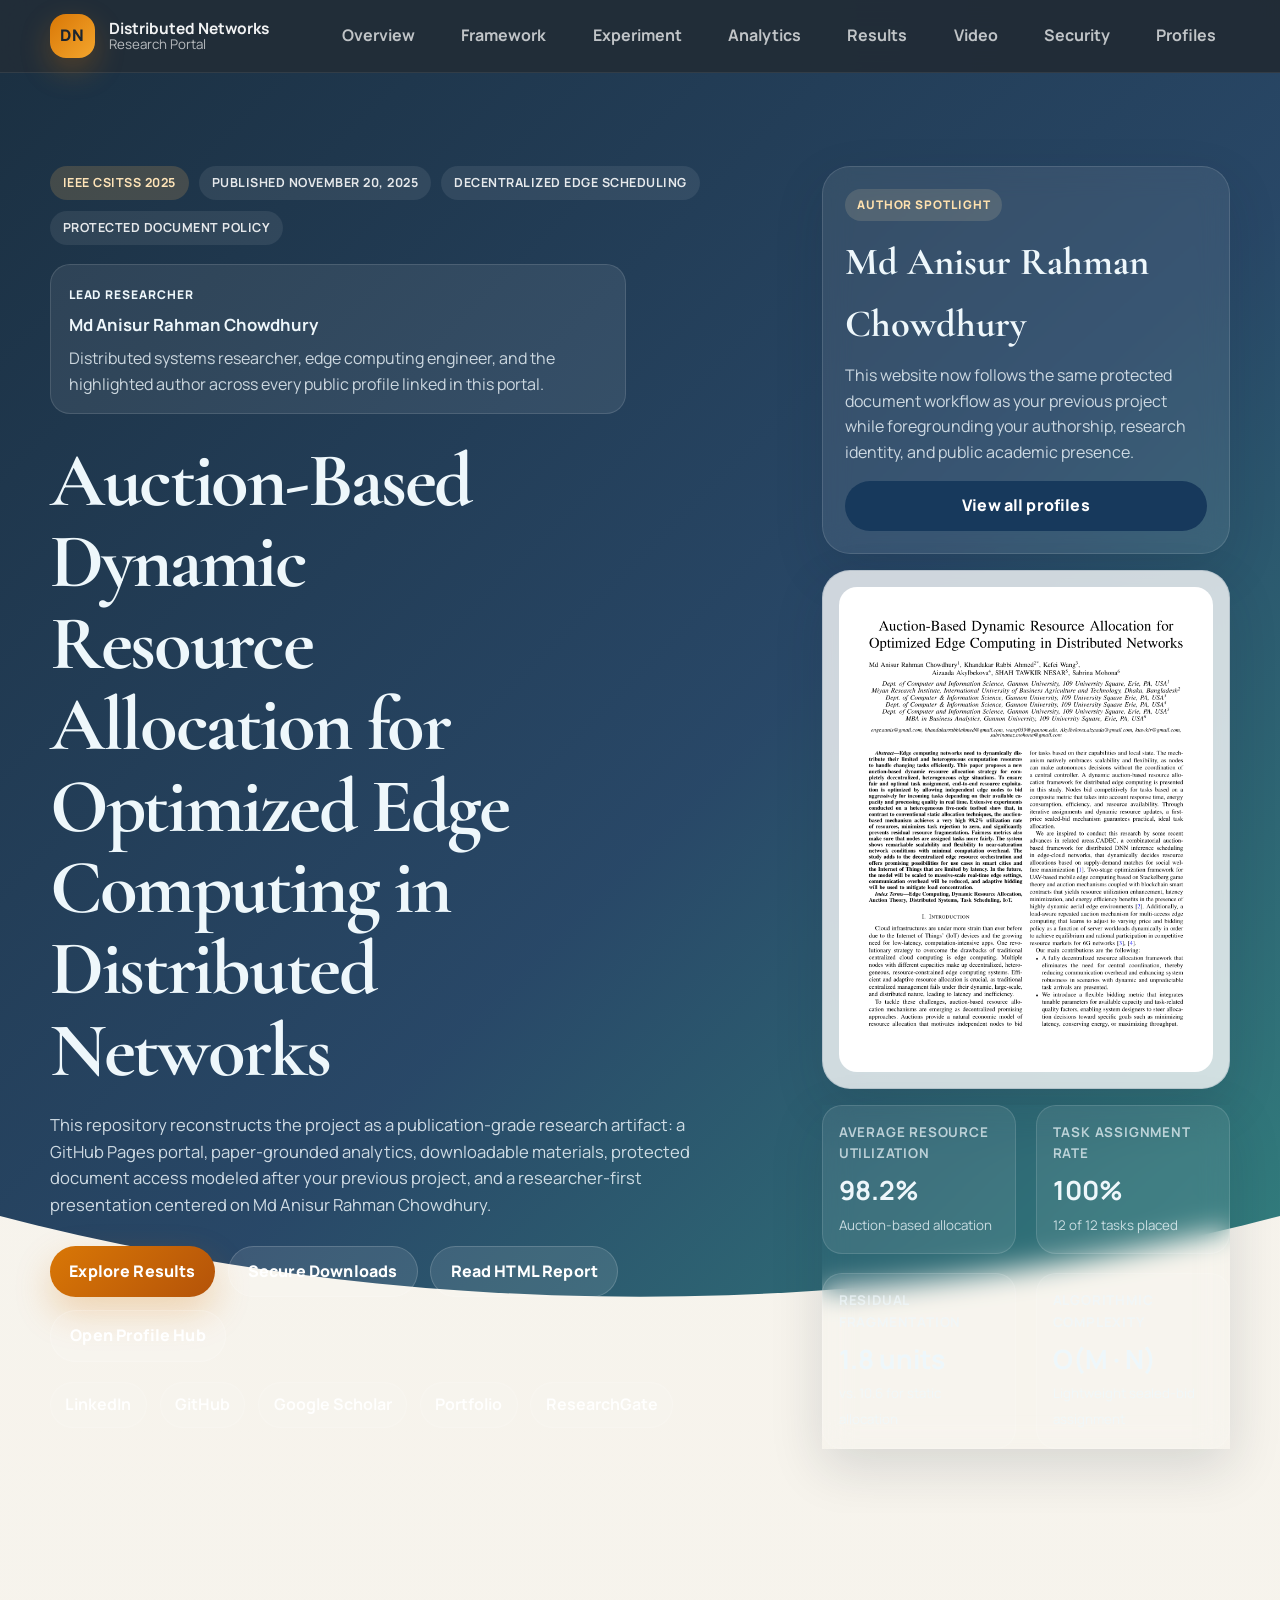
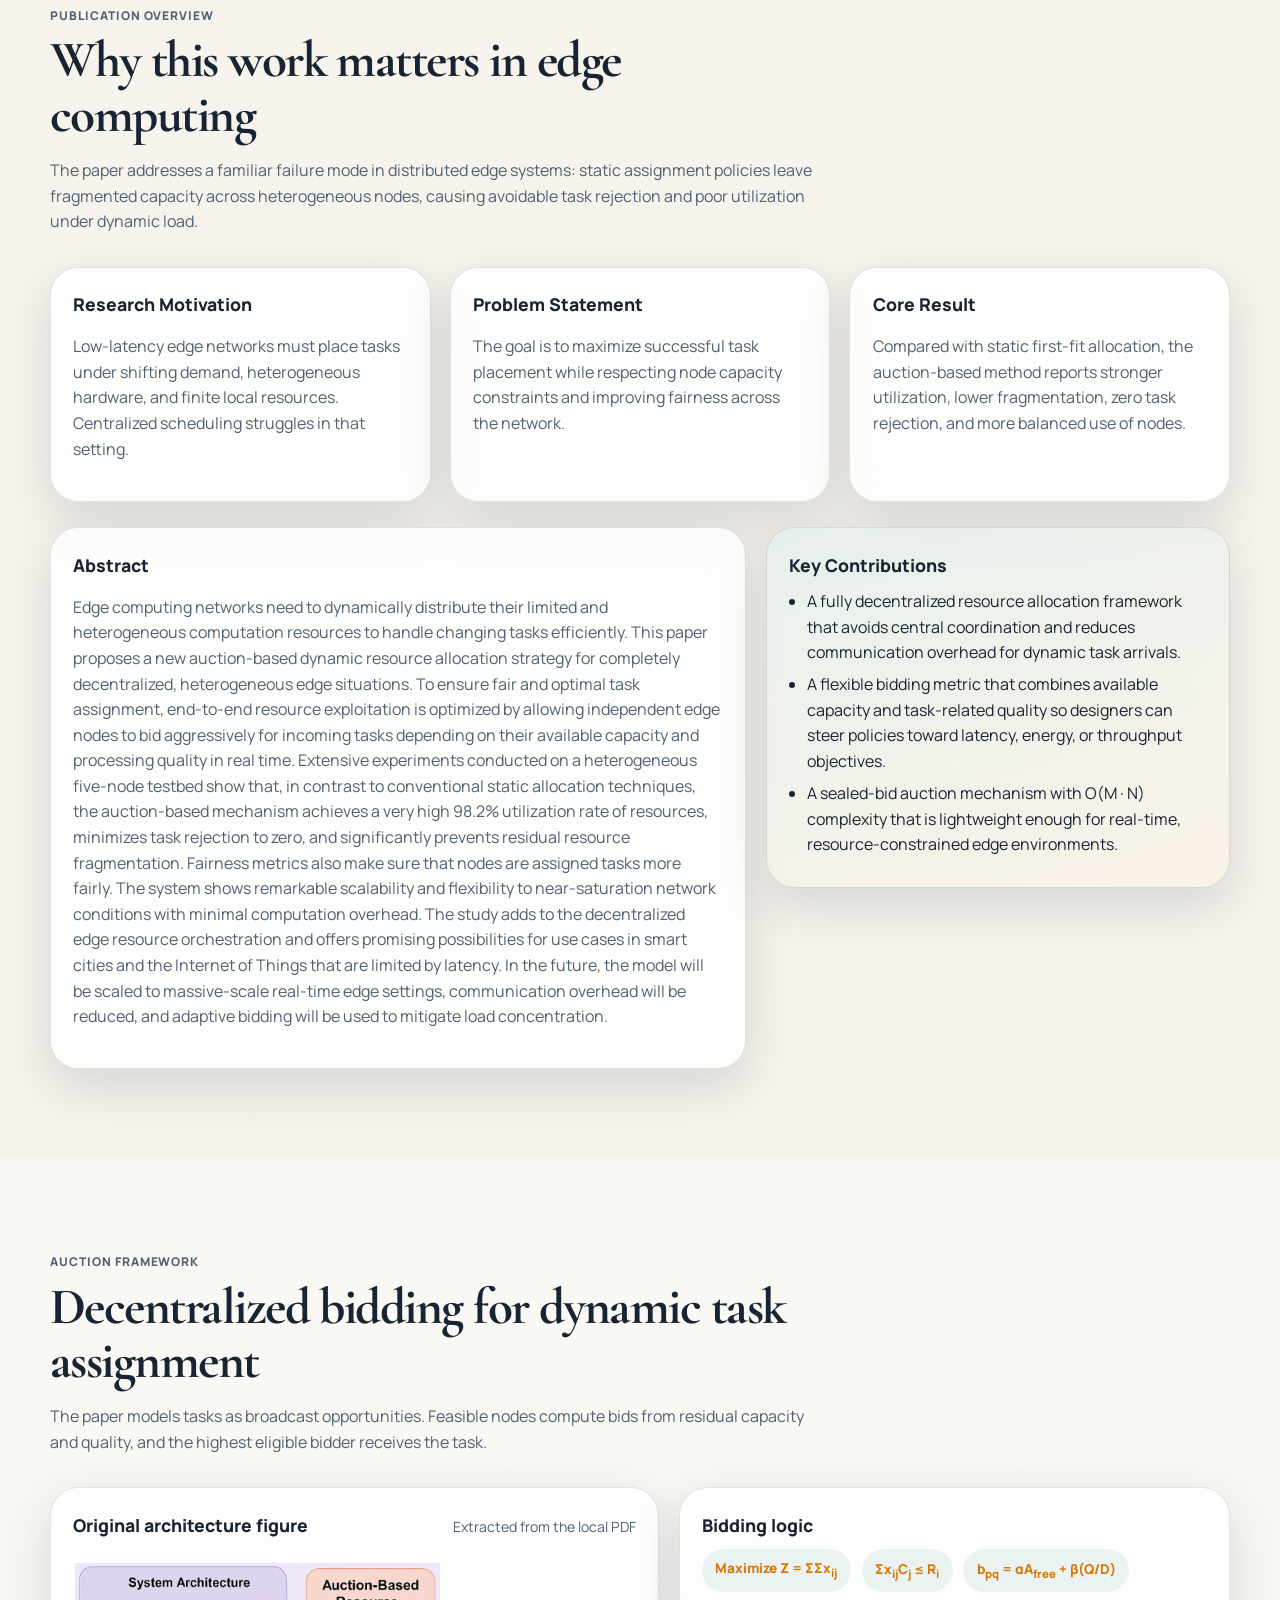
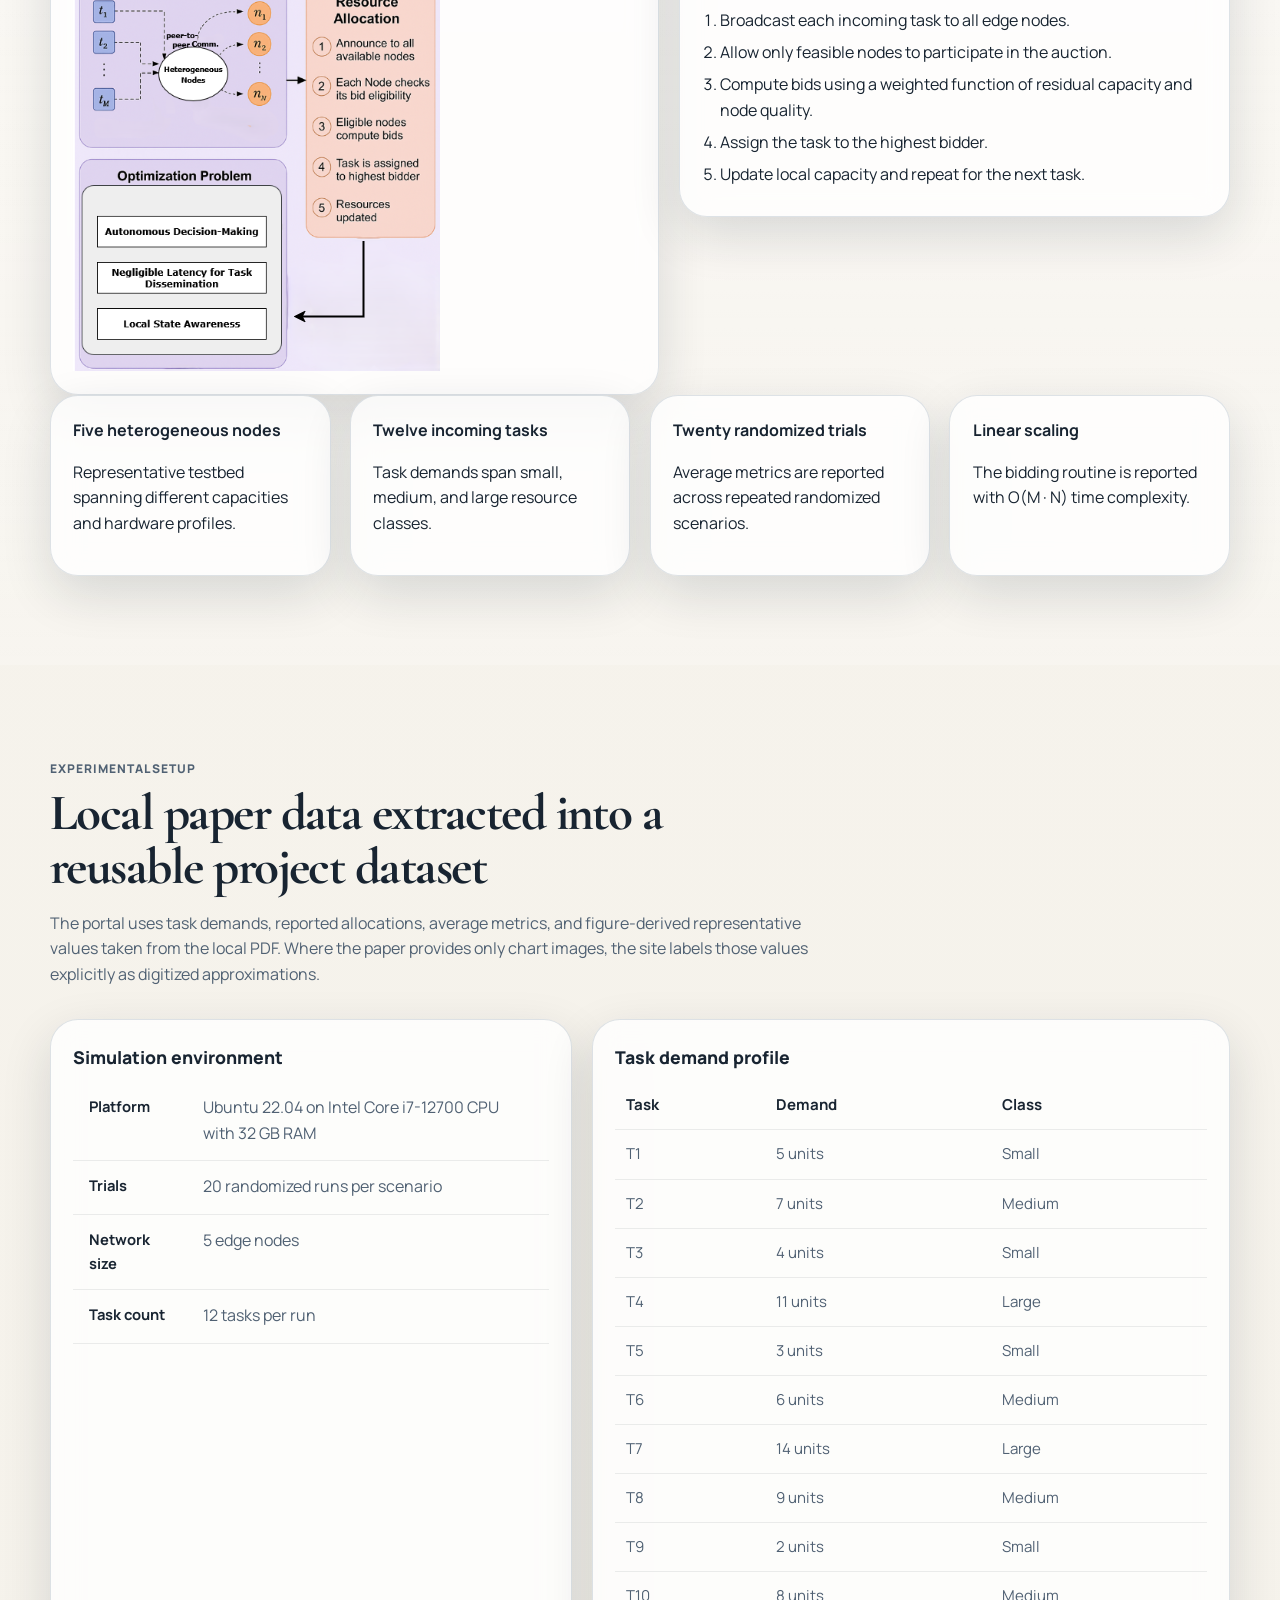
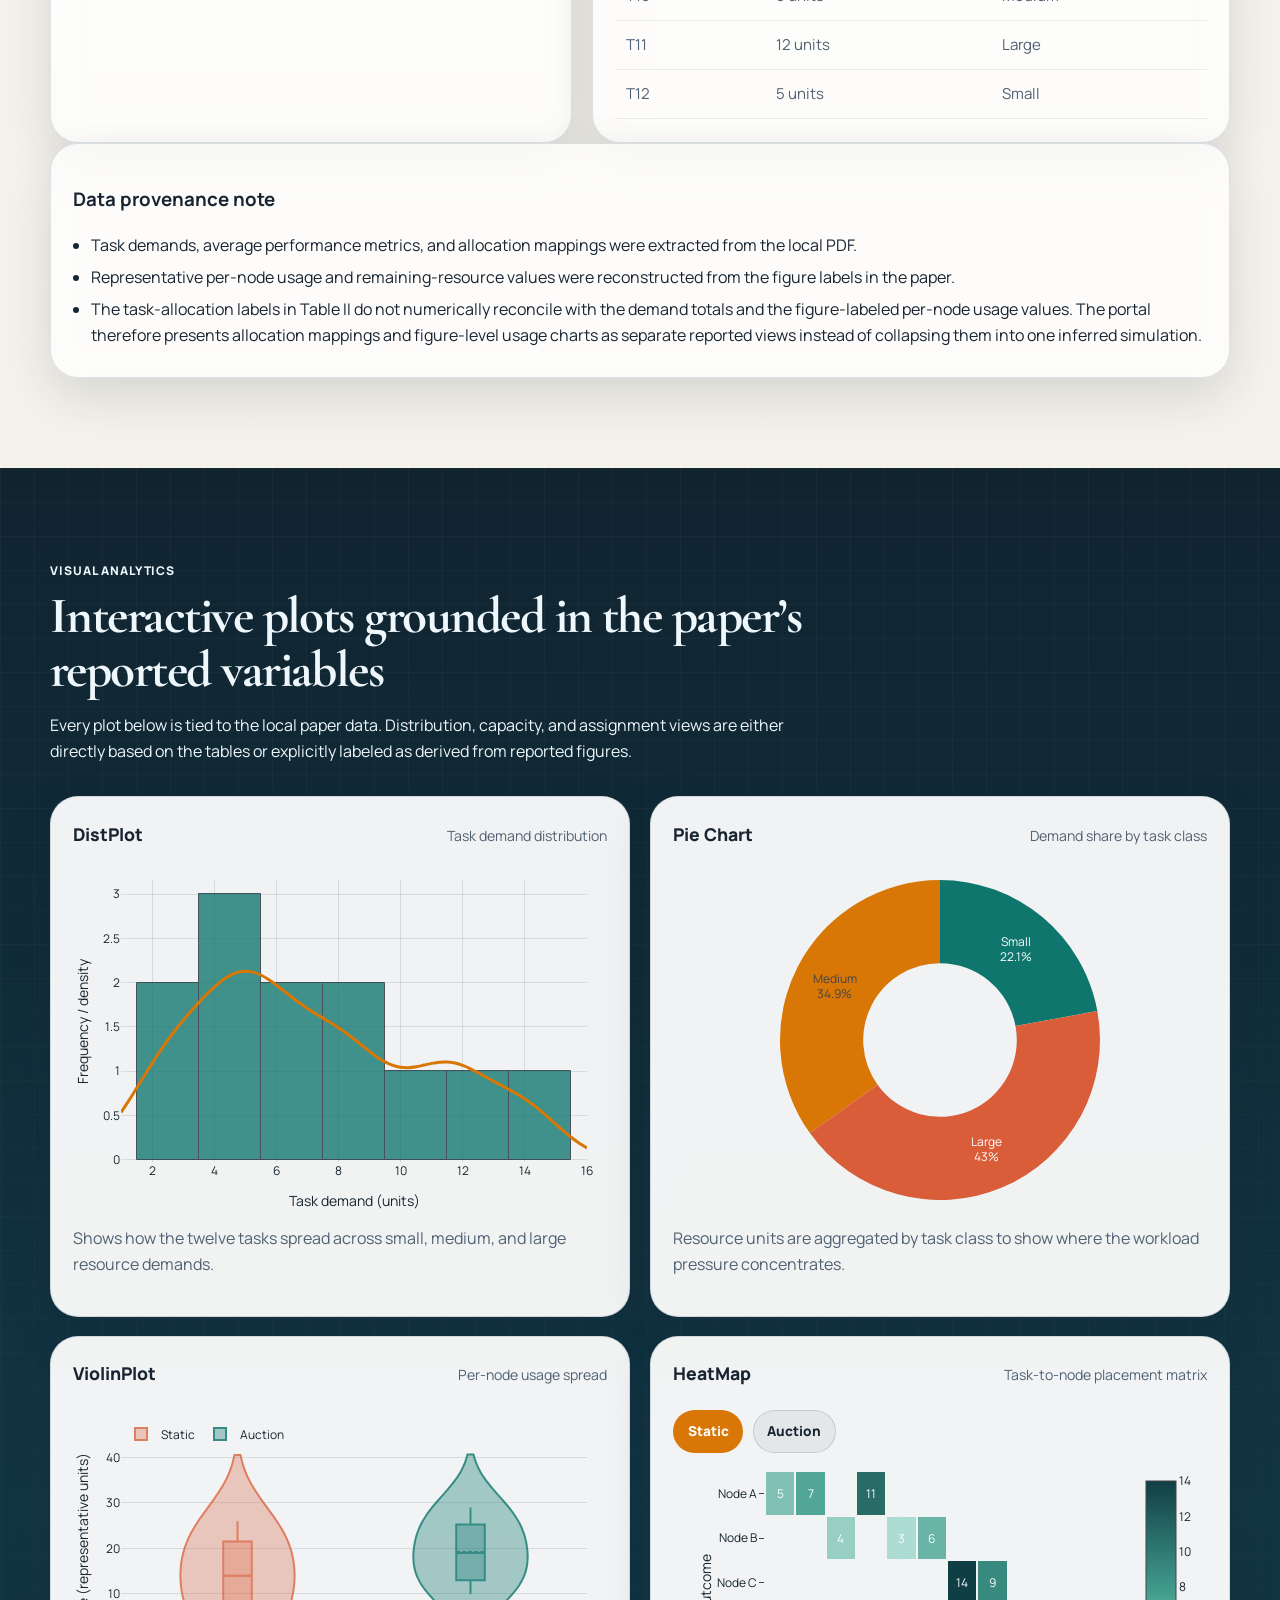
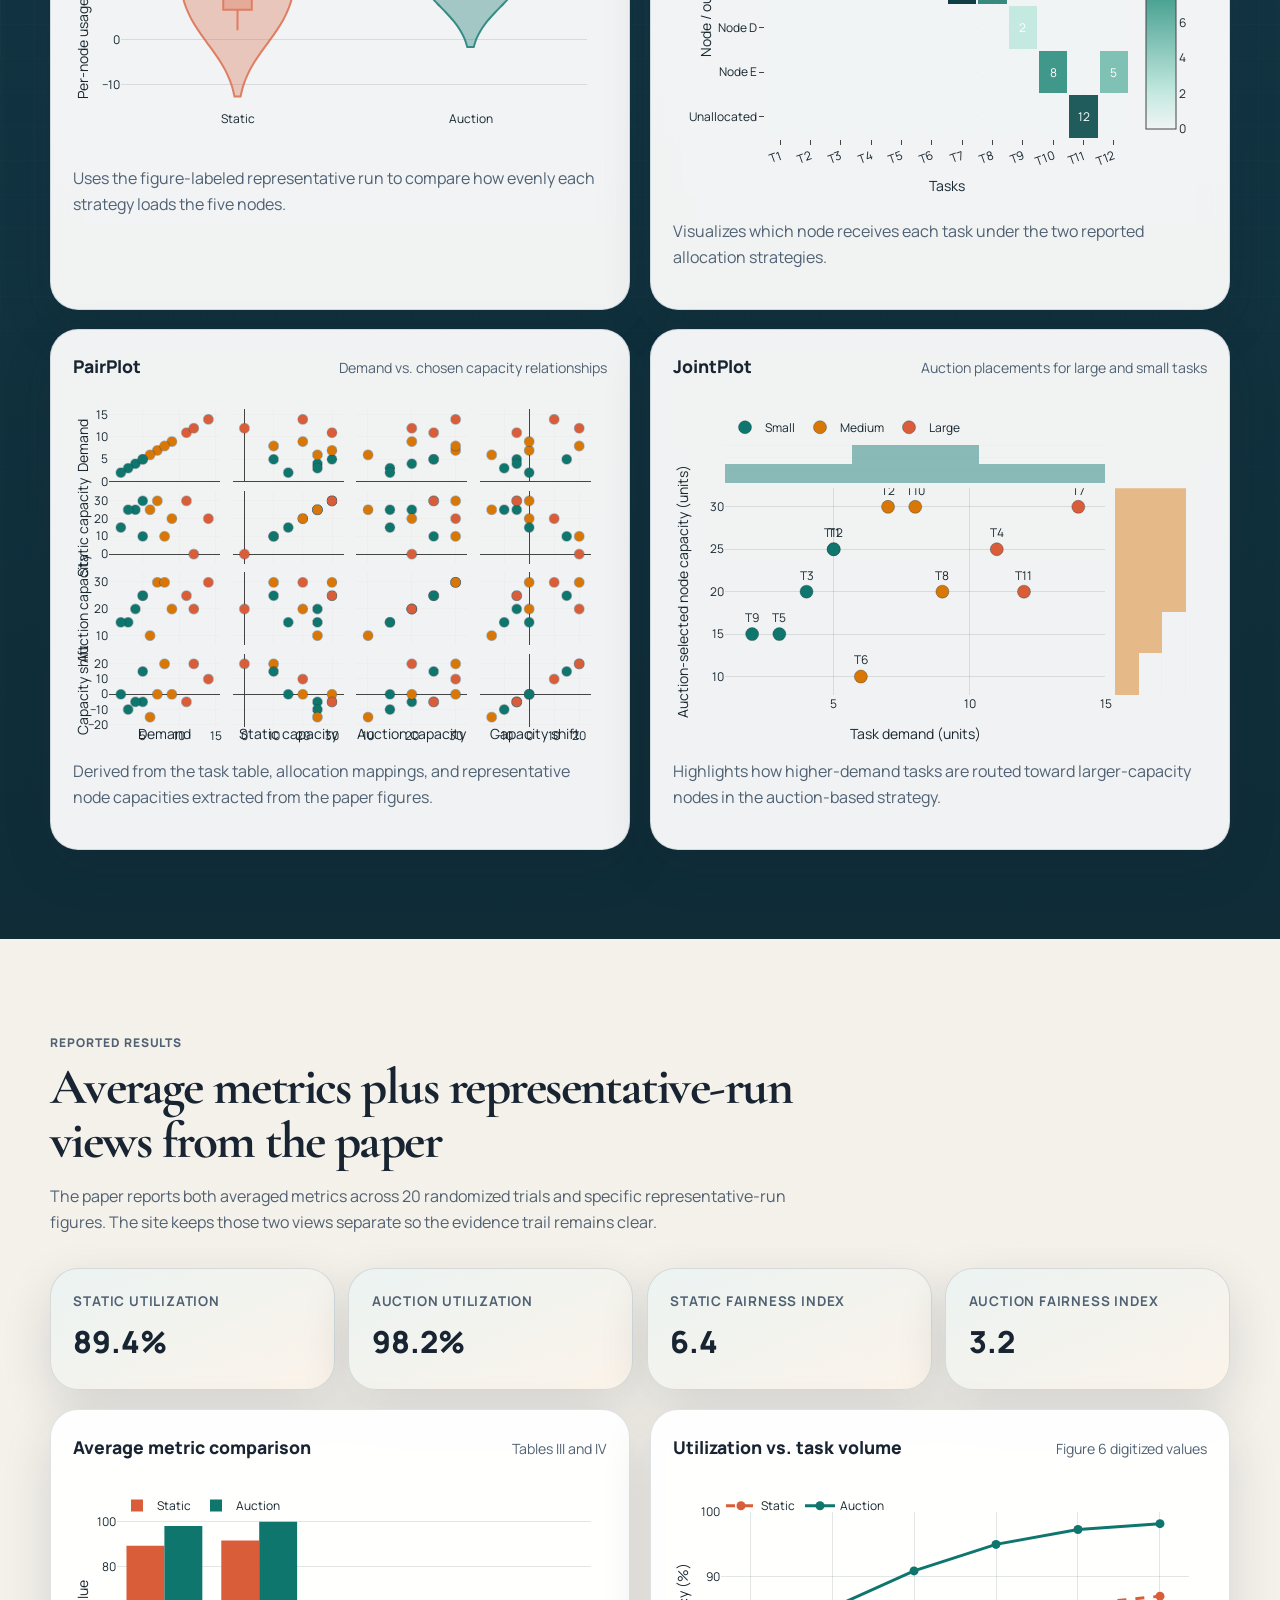
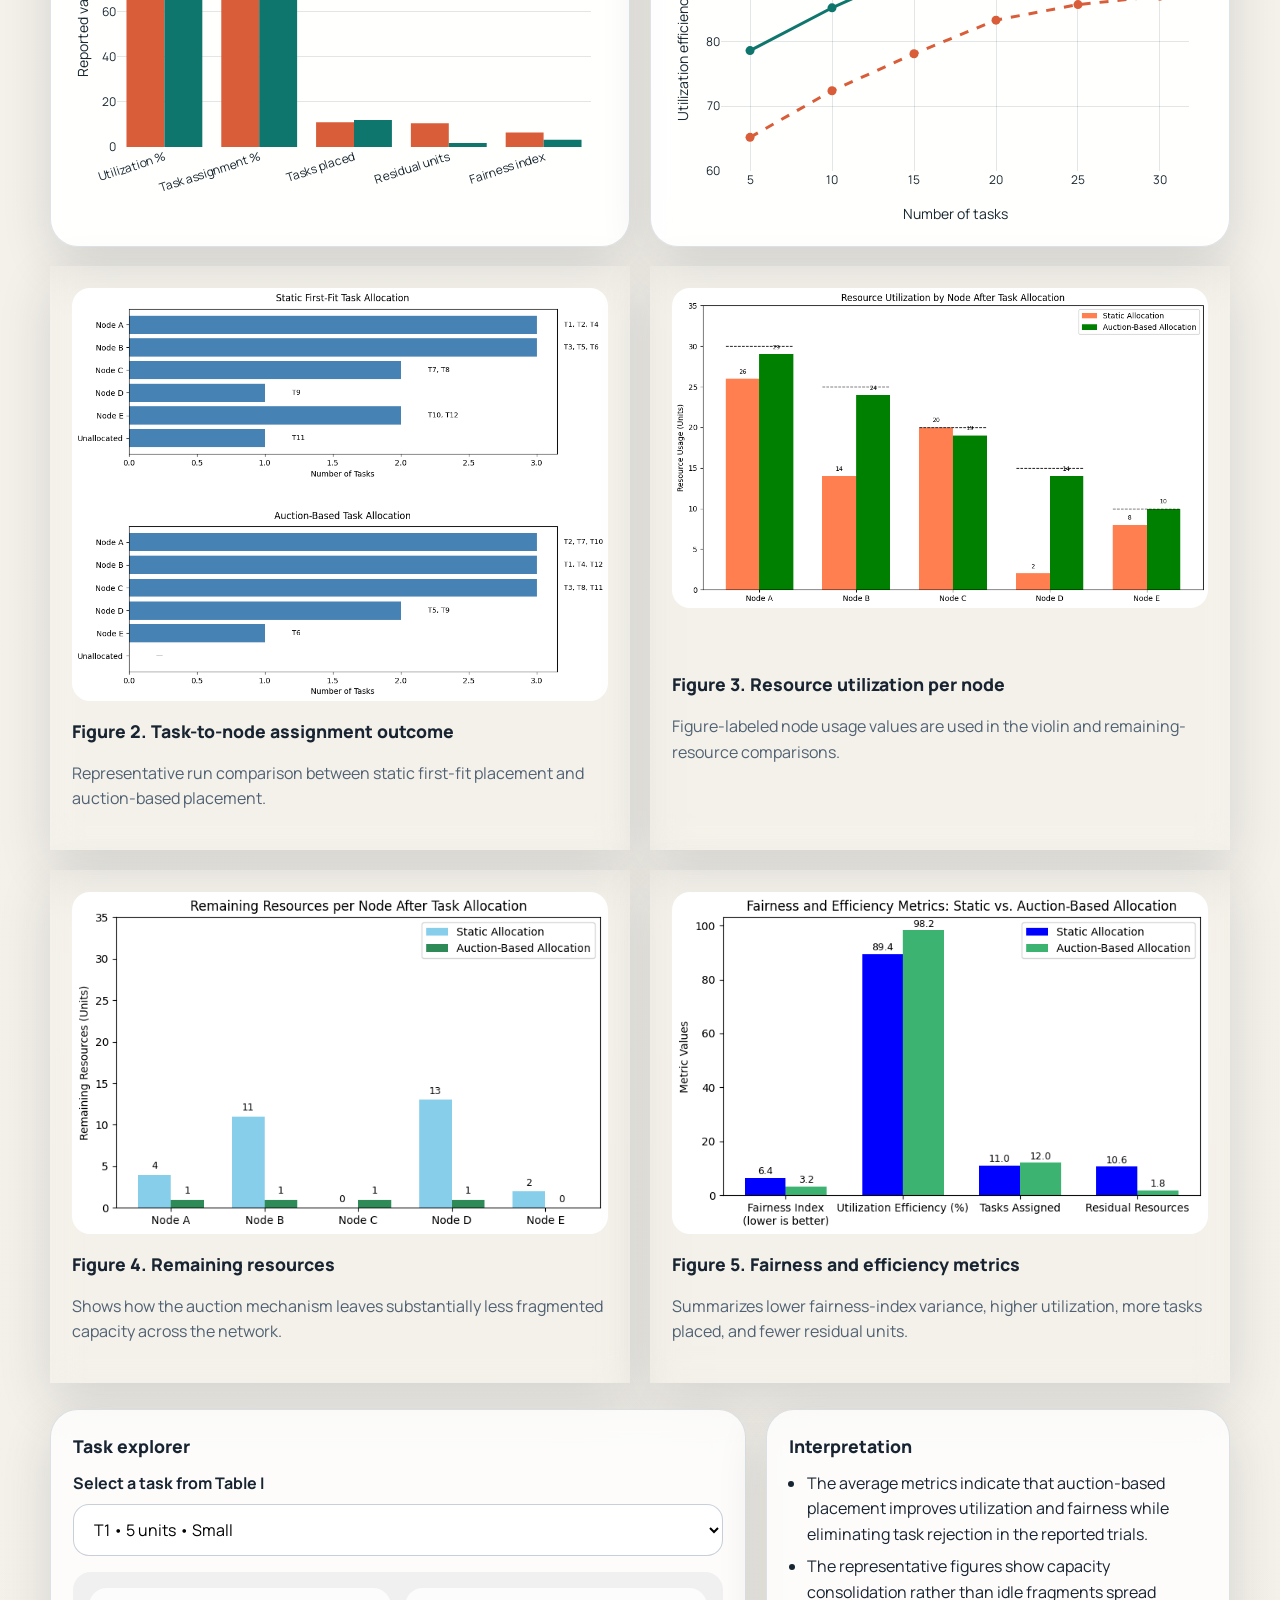
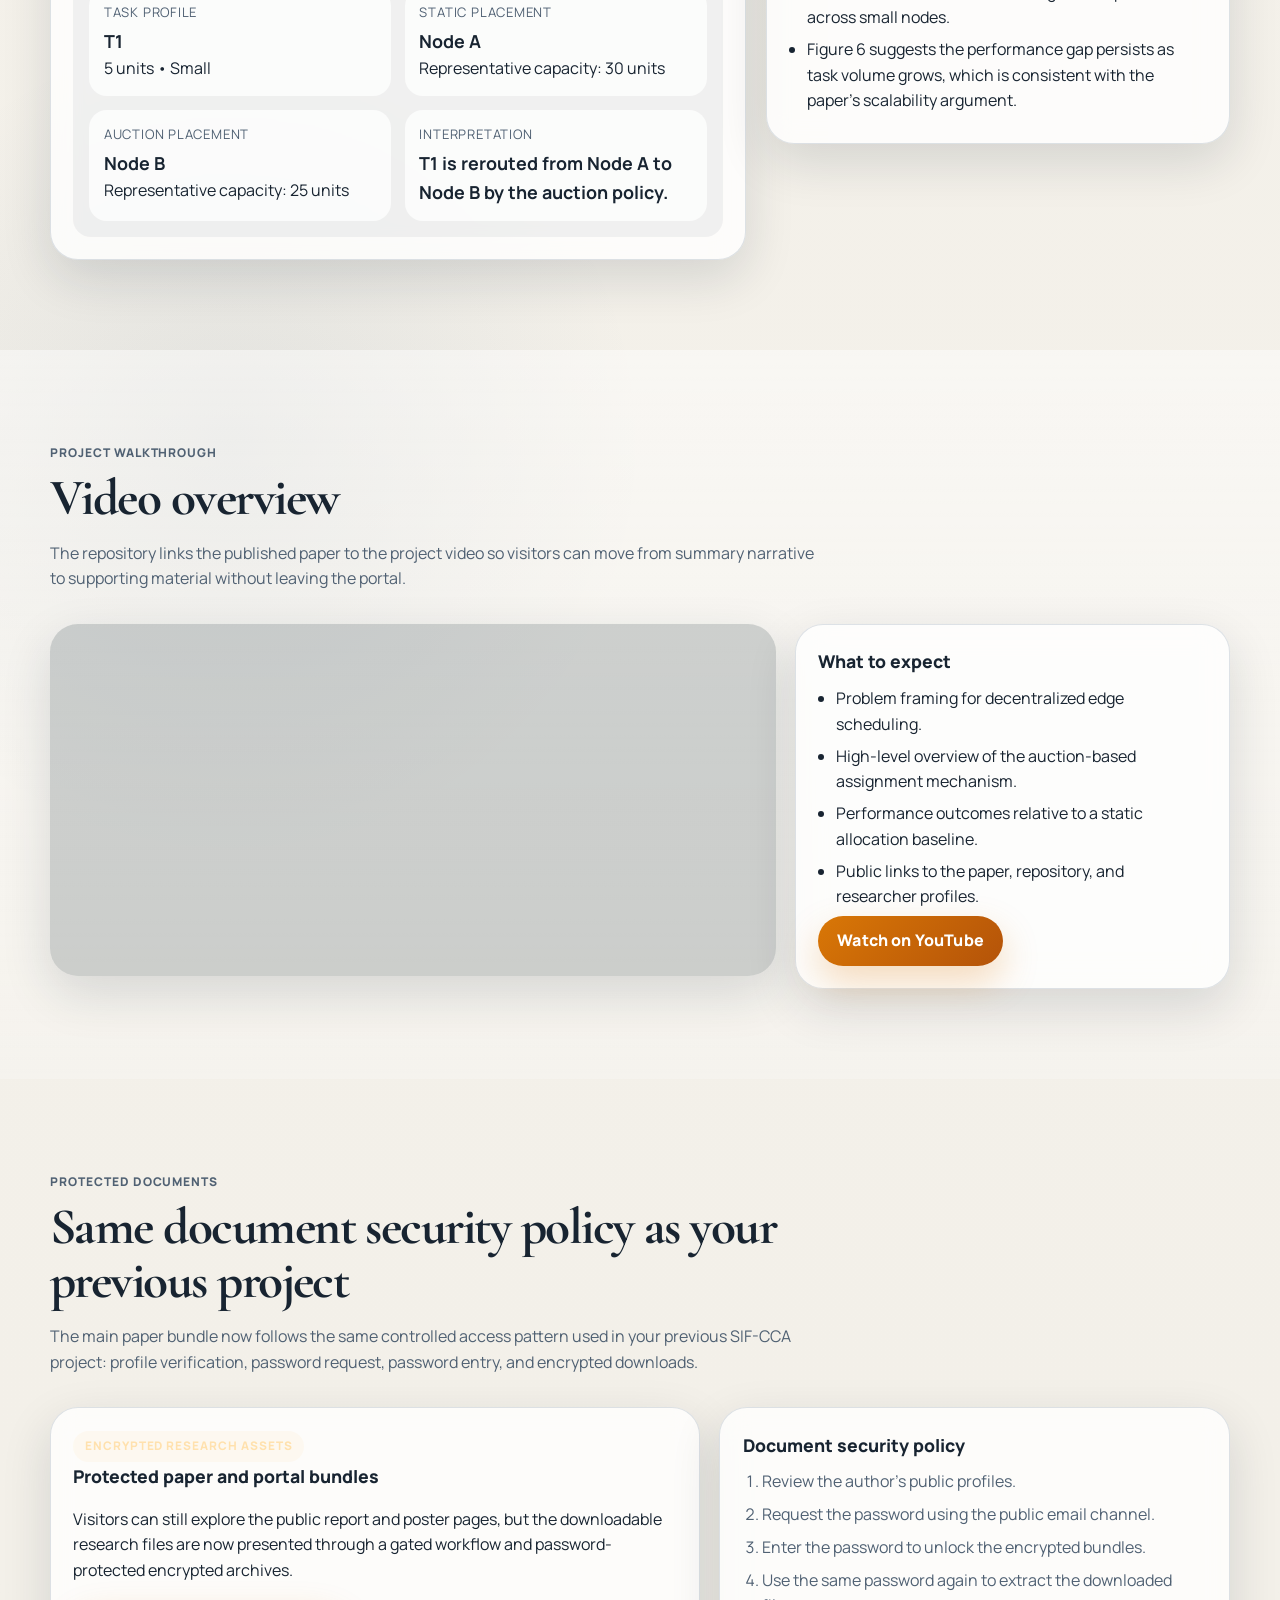
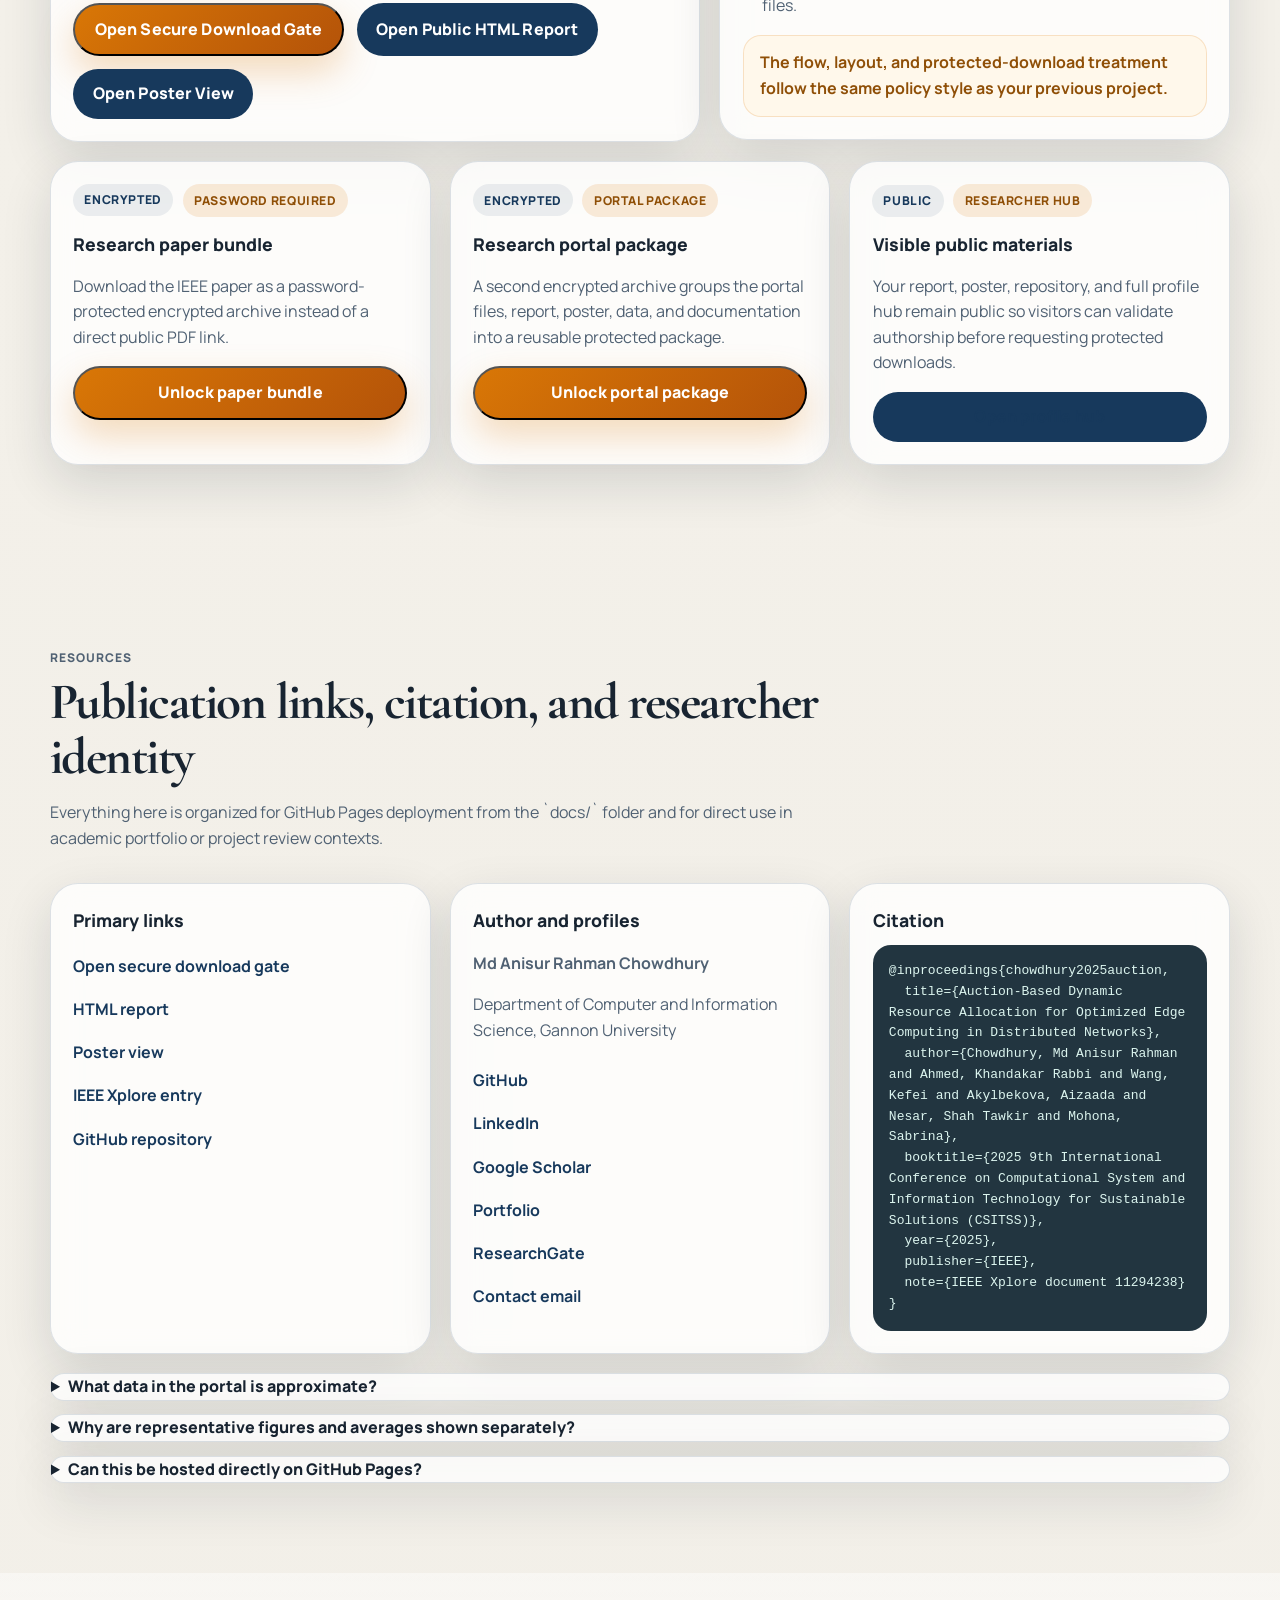
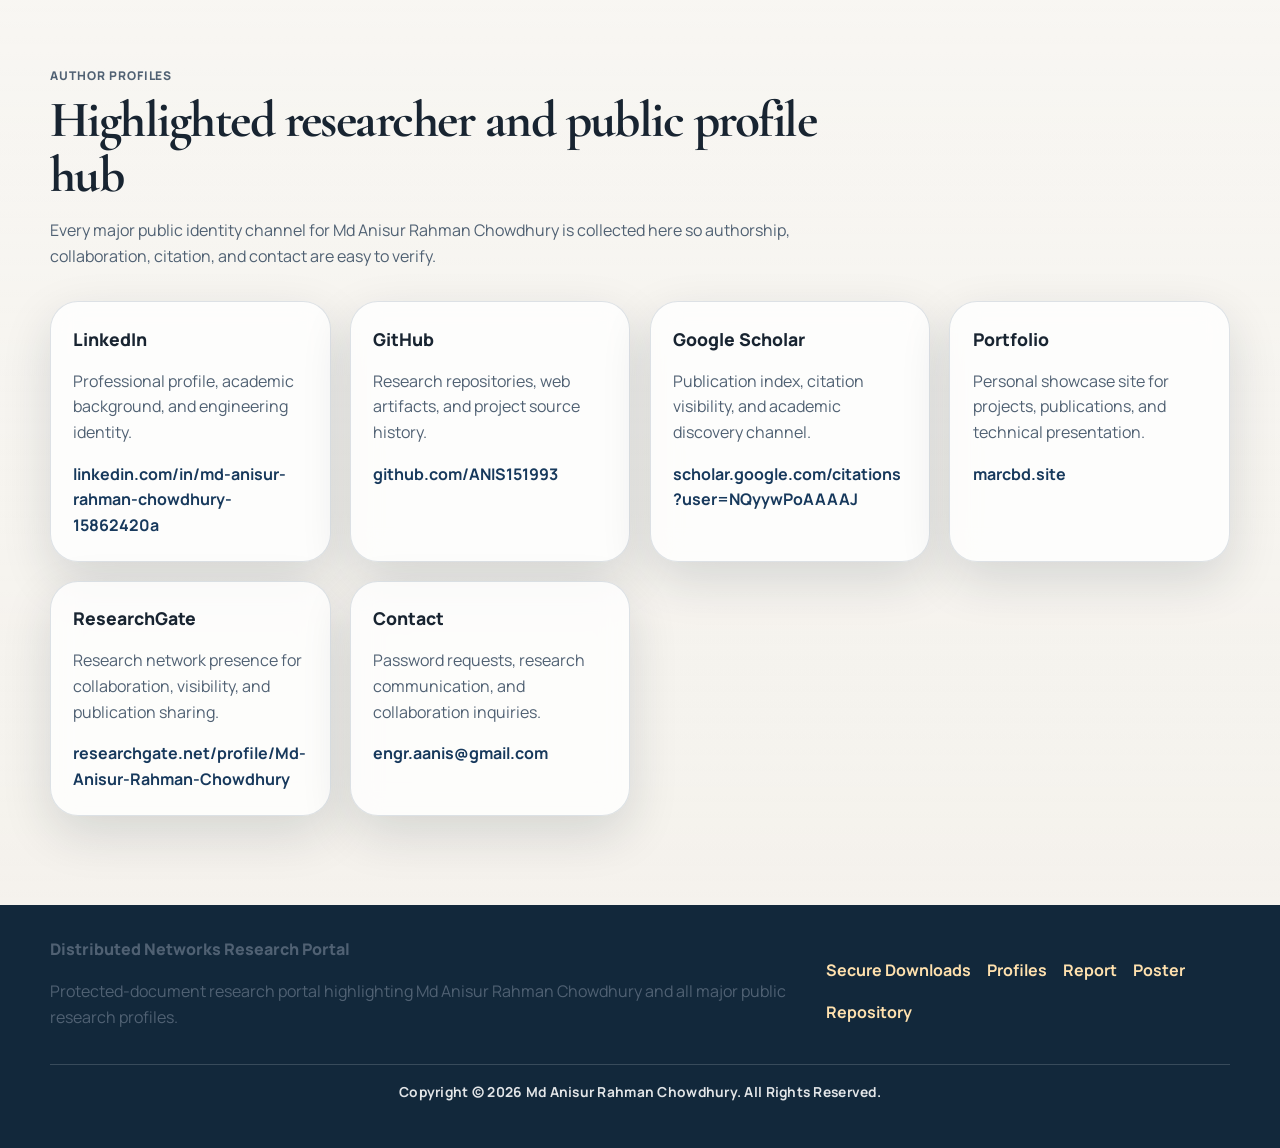
==== commit f655738f: "Secure research documents and highlight author profiles" ====
--- a/docs/index.html
+++ b/docs/index.html
@@ -7,7 +7,7 @@
   <meta name="description" content="Research portal for the IEEE paper on auction-based dynamic resource allocation for optimized edge computing in distributed networks.">
   <link rel="preconnect" href="https://fonts.googleapis.com">
   <link rel="preconnect" href="https://fonts.gstatic.com" crossorigin>
-  <link href="https://fonts.googleapis.com/css2?family=Fraunces:opsz,wght@9..144,600;9..144,700&family=Manrope:wght@400;500;600;700;800&display=swap" rel="stylesheet">
+  <link href="https://fonts.googleapis.com/css2?family=Cormorant+Garamond:wght@500;600;700&family=Manrope:wght@400;500;600;700;800&display=swap" rel="stylesheet">
   <link rel="stylesheet" href="styles.css">
   <script src="https://cdn.plot.ly/plotly-2.35.2.min.js" defer></script>
   <script src="script.js" defer></script>
@@ -38,7 +38,8 @@
         <li><a href="#analytics">Analytics</a></li>
         <li><a href="#results">Results</a></li>
         <li><a href="#video">Video</a></li>
-        <li><a href="#publication">Publication</a></li>
+        <li><a href="#security">Security</a></li>
+        <li><a href="#profiles">Profiles</a></li>
       </ul>
     </div>
   </nav>
@@ -51,25 +52,26 @@
           <span class="eyebrow accent">IEEE CSITSS 2025</span>
           <span class="eyebrow">Published November 20, 2025</span>
           <span class="eyebrow">Decentralized Edge Scheduling</span>
+          <span class="eyebrow">Protected Document Policy</span>
         </div>
 
         <div class="researcher-ribbon">
-          <span class="researcher-tag">Primary Researcher</span>
+          <span class="researcher-tag">Lead Researcher</span>
           <strong>Md Anisur Rahman Chowdhury</strong>
-          <p>Distributed systems, edge computing, and auction-driven resource orchestration.</p>
+          <p>Distributed systems researcher, edge computing engineer, and the highlighted author across every public profile linked in this portal.</p>
         </div>
 
         <h1>Auction-Based Dynamic Resource Allocation for Optimized Edge Computing in Distributed Networks</h1>
         <p class="hero-summary">
           This repository reconstructs the project as a publication-grade research artifact: a GitHub Pages portal, paper-grounded analytics,
-          downloadable materials, and a maintainable documentation structure centered on the published IEEE paper.
+          downloadable materials, protected document access modeled after your previous project, and a researcher-first presentation centered on Md Anisur Rahman Chowdhury.
         </p>
 
         <div class="hero-actions">
           <a class="btn btn-primary" href="#analytics">Explore Results</a>
+          <button class="btn btn-secondary" type="button" data-open-gate>Secure Downloads</button>
           <a class="btn btn-secondary" href="report.html">Read HTML Report</a>
-          <a class="btn btn-secondary" href="poster.html">Open Poster View</a>
-          <a class="btn btn-secondary" href="assets/papers/distributed-networks-ieee-paper.pdf">View Paper</a>
+          <a class="btn btn-secondary" href="#profiles">Open Profile Hub</a>
         </div>
 
         <div class="profile-pills">
@@ -82,6 +84,15 @@
       </div>
 
       <aside class="hero-panel" data-reveal>
+        <article class="author-spotlight">
+          <span class="author-spotlight-tag">Author Spotlight</span>
+          <h2>Md Anisur Rahman Chowdhury</h2>
+          <p>
+            This website now follows the same protected document workflow as your previous project while foregrounding your authorship, research identity, and public academic presence.
+          </p>
+          <a class="btn btn-dark btn-block" href="#profiles">View all profiles</a>
+        </article>
+
         <div class="paper-preview-card">
           <img src="assets/images/paper-cover.png" alt="First page preview of the IEEE paper">
         </div>
@@ -466,11 +477,89 @@
       </div>
     </section>
 
+    <section class="section" id="security">
+      <div class="container">
+        <div class="section-heading" data-reveal>
+          <p class="section-kicker">Protected Documents</p>
+          <h2>Same document security policy as your previous project</h2>
+          <p>
+            The main paper bundle now follows the same controlled access pattern used in your previous SIF-CCA project: profile verification, password request, password entry, and encrypted downloads.
+          </p>
+        </div>
+
+        <div class="security-grid">
+          <article class="security-card" data-reveal>
+            <span class="resource-badge">Encrypted Research Assets</span>
+            <h3>Protected paper and portal bundles</h3>
+            <p>
+              Visitors can still explore the public report and poster pages, but the downloadable research files are now presented through a gated workflow and password-protected encrypted archives.
+            </p>
+            <div class="hero-actions security-actions">
+              <button class="btn btn-primary" type="button" data-open-gate>Open Secure Download Gate</button>
+              <a class="btn btn-dark" href="report.html">Open Public HTML Report</a>
+              <a class="btn btn-dark" href="poster.html">Open Poster View</a>
+            </div>
+          </article>
+
+          <aside class="policy-card" data-reveal>
+            <h3>Document security policy</h3>
+            <ol class="policy-list">
+              <li>Review the author's public profiles.</li>
+              <li>Request the password using the public email channel.</li>
+              <li>Enter the password to unlock the encrypted bundles.</li>
+              <li>Use the same password again to extract the downloaded files.</li>
+            </ol>
+            <p class="policy-note">
+              The flow, layout, and protected-download treatment follow the same policy style as your previous project.
+            </p>
+          </aside>
+        </div>
+
+        <div class="resource-grid" data-reveal>
+          <article class="resource-card">
+            <div class="resource-meta">
+              <span class="pill">Encrypted</span>
+              <span class="pill accent">Password required</span>
+            </div>
+            <h3>Research paper bundle</h3>
+            <p>
+              Download the IEEE paper as a password-protected encrypted archive instead of a direct public PDF link.
+            </p>
+            <button class="btn btn-primary btn-block" type="button" data-open-gate>Unlock paper bundle</button>
+          </article>
+
+          <article class="resource-card">
+            <div class="resource-meta">
+              <span class="pill">Encrypted</span>
+              <span class="pill accent">Portal package</span>
+            </div>
+            <h3>Research portal package</h3>
+            <p>
+              A second encrypted archive groups the portal files, report, poster, data, and documentation into a reusable protected package.
+            </p>
+            <button class="btn btn-primary btn-block" type="button" data-open-gate>Unlock portal package</button>
+          </article>
+
+          <article class="resource-card">
+            <div class="resource-meta">
+              <span class="pill">Public</span>
+              <span class="pill accent">Researcher hub</span>
+            </div>
+            <h3>Visible public materials</h3>
+            <p>
+              Your report, poster, repository, and full profile hub remain public so visitors can validate authorship before requesting protected downloads.
+            </p>
+            <a class="btn btn-dark btn-block" href="#profiles">Open profile hub</a>
+          </article>
+        </div>
+      </div>
+    </section>
+
     <section class="section" id="publication">
       <div class="container">
         <div class="section-heading" data-reveal>
           <p class="section-kicker">Resources</p>
-          <h2>Publication links, citation, and repository materials</h2>
+          <h2>Publication links, citation, and researcher identity</h2>
           <p>
             Everything here is organized for GitHub Pages deployment from the `docs/` folder and for direct use in academic portfolio or project review contexts.
           </p>
@@ -480,7 +569,7 @@
           <article class="card" data-reveal>
             <h3>Primary links</h3>
             <div class="link-stack">
-              <a href="assets/papers/distributed-networks-ieee-paper.pdf">Download PDF</a>
+              <a href="#download-gate" data-open-gate>Open secure download gate</a>
               <a href="report.html">HTML report</a>
               <a href="poster.html">Poster view</a>
               <a href="https://ieeexplore.ieee.org/abstract/document/11294238" target="_blank" rel="noreferrer">IEEE Xplore entry</a>
@@ -493,10 +582,12 @@
             <p><strong>Md Anisur Rahman Chowdhury</strong></p>
             <p>Department of Computer and Information Science, Gannon University</p>
             <div class="link-stack">
+              <a href="https://github.com/ANIS151993" target="_blank" rel="noreferrer">GitHub</a>
               <a href="https://linkedin.com/in/md-anisur-rahman-chowdhury-15862420a" target="_blank" rel="noreferrer">LinkedIn</a>
               <a href="https://scholar.google.com/citations?user=NQyywPoAAAAJ" target="_blank" rel="noreferrer">Google Scholar</a>
               <a href="https://marcbd.site" target="_blank" rel="noreferrer">Portfolio</a>
               <a href="https://researchgate.net/profile/Md-Anisur-Rahman-Chowdhury" target="_blank" rel="noreferrer">ResearchGate</a>
+              <a href="mailto:engr.aanis@gmail.com">Contact email</a>
             </div>
           </article>
 
@@ -522,21 +613,151 @@
         </div>
       </div>
     </section>
+
+    <section class="section section-alt" id="profiles">
+      <div class="container">
+        <div class="section-heading" data-reveal>
+          <p class="section-kicker">Author Profiles</p>
+          <h2>Highlighted researcher and public profile hub</h2>
+          <p>
+            Every major public identity channel for Md Anisur Rahman Chowdhury is collected here so authorship, collaboration, citation, and contact are easy to verify.
+          </p>
+        </div>
+
+        <div class="profile-grid">
+          <article class="profile-card" data-reveal>
+            <h3>LinkedIn</h3>
+            <p>Professional profile, academic background, and engineering identity.</p>
+            <a href="https://linkedin.com/in/md-anisur-rahman-chowdhury-15862420a" target="_blank" rel="noreferrer">linkedin.com/in/md-anisur-rahman-chowdhury-15862420a</a>
+          </article>
+
+          <article class="profile-card" data-reveal>
+            <h3>GitHub</h3>
+            <p>Research repositories, web artifacts, and project source history.</p>
+            <a href="https://github.com/ANIS151993" target="_blank" rel="noreferrer">github.com/ANIS151993</a>
+          </article>
+
+          <article class="profile-card" data-reveal>
+            <h3>Google Scholar</h3>
+            <p>Publication index, citation visibility, and academic discovery channel.</p>
+            <a href="https://scholar.google.com/citations?user=NQyywPoAAAAJ" target="_blank" rel="noreferrer">scholar.google.com/citations?user=NQyywPoAAAAJ</a>
+          </article>
+
+          <article class="profile-card" data-reveal>
+            <h3>Portfolio</h3>
+            <p>Personal showcase site for projects, publications, and technical presentation.</p>
+            <a href="https://marcbd.site" target="_blank" rel="noreferrer">marcbd.site</a>
+          </article>
+
+          <article class="profile-card" data-reveal>
+            <h3>ResearchGate</h3>
+            <p>Research network presence for collaboration, visibility, and publication sharing.</p>
+            <a href="https://researchgate.net/profile/Md-Anisur-Rahman-Chowdhury" target="_blank" rel="noreferrer">researchgate.net/profile/Md-Anisur-Rahman-Chowdhury</a>
+          </article>
+
+          <article class="profile-card" data-reveal>
+            <h3>Contact</h3>
+            <p>Password requests, research communication, and collaboration inquiries.</p>
+            <a href="mailto:engr.aanis@gmail.com">engr.aanis@gmail.com</a>
+          </article>
+        </div>
+      </div>
+    </section>
   </main>
 
   <footer class="site-footer">
     <div class="container footer-grid">
       <div>
         <p class="footer-title">Distributed Networks Research Portal</p>
-        <p>Publication-grounded repository design for a decentralized edge computing paper.</p>
+        <p>Protected-document research portal highlighting Md Anisur Rahman Chowdhury and all major public research profiles.</p>
       </div>
       <div class="footer-links">
+        <a href="#download-gate" data-open-gate>Secure Downloads</a>
+        <a href="#profiles">Profiles</a>
         <a href="report.html">Report</a>
         <a href="poster.html">Poster</a>
-        <a href="assets/papers/distributed-networks-ieee-paper.pdf">Paper PDF</a>
         <a href="https://github.com/ANIS151993/Distributed-Networks" target="_blank" rel="noreferrer">Repository</a>
       </div>
     </div>
+    <div class="copyright-bar">Copyright © 2026 Md Anisur Rahman Chowdhury. All Rights Reserved.</div>
   </footer>
+
+  <div class="gate-overlay is-hidden" id="download-gate">
+    <div class="gate-modal" role="dialog" aria-modal="true" aria-labelledby="gate-title">
+      <div class="gate-head">
+        <div>
+          <h3 id="gate-title">Secure download gate</h3>
+          <p>Complete the profile and password steps first, then unlock the encrypted research bundles.</p>
+        </div>
+        <button class="gate-close" type="button" aria-label="Close download gate" onclick="closeGate()">&times;</button>
+      </div>
+
+      <div class="gate-steps">
+        <section class="download-step" data-gate-step="1">
+          <span class="step-badge">Step 1</span>
+          <h4>Review the author's public profiles</h4>
+          <p>Open the public profile links below, then confirm both checks to continue.</p>
+          <div class="gate-actions">
+            <a class="btn btn-dark btn-block" href="https://github.com/ANIS151993" target="_blank" rel="noreferrer">Open GitHub profile</a>
+            <a class="btn btn-dark btn-block" href="https://linkedin.com/in/md-anisur-rahman-chowdhury-15862420a" target="_blank" rel="noreferrer">Open LinkedIn profile</a>
+            <a class="btn btn-dark btn-block" href="https://scholar.google.com/citations?user=NQyywPoAAAAJ" target="_blank" rel="noreferrer">Open Google Scholar</a>
+            <a class="btn btn-dark btn-block" href="https://marcbd.site" target="_blank" rel="noreferrer">Open Portfolio</a>
+            <a class="btn btn-dark btn-block" href="https://researchgate.net/profile/Md-Anisur-Rahman-Chowdhury" target="_blank" rel="noreferrer">Open ResearchGate</a>
+          </div>
+          <label class="gate-check"><input id="gate-profiles" type="checkbox"> I reviewed the public profile links.</label>
+          <label class="gate-check"><input id="gate-authorship" type="checkbox"> I verified the author identity through these public channels.</label>
+          <div class="gate-actions">
+            <button class="btn btn-primary btn-block" id="gate-next-1" type="button" onclick="continueGate(2)">Continue</button>
+          </div>
+        </section>
+
+        <section class="download-step is-hidden" data-gate-step="2">
+          <span class="step-badge">Step 2</span>
+          <h4>Request the password</h4>
+          <p>Use the author's public email address before requesting access to the encrypted bundles.</p>
+          <a class="btn btn-dark btn-block" href="mailto:engr.aanis@gmail.com?subject=Password%20request%20for%20Distributed%20Networks%20research%20download">Email the author</a>
+          <div class="email-template">Subject: Password request for Distributed Networks research download
+
+Hello Md Anisur Rahman Chowdhury,
+I reviewed your public profiles and would like the password for the encrypted Distributed Networks research package.
+Name:
+Institution:
+Purpose of use:
+
+Regards,</div>
+          <button class="copy-btn" type="button" onclick="copyEmailTemplate(this)">Copy email template</button>
+          <label class="gate-check"><input id="gate-request" type="checkbox"> I sent the password request email.</label>
+          <div class="gate-actions">
+            <button class="btn btn-dark btn-block" type="button" onclick="goToGateStep(1)">Back</button>
+            <button class="btn btn-primary btn-block" id="gate-next-2" type="button" onclick="continueGate(3)">Continue</button>
+          </div>
+        </section>
+
+        <section class="download-step is-hidden" data-gate-step="3">
+          <span class="step-badge">Step 3</span>
+          <h4>Enter the password</h4>
+          <p>Enter the password to reveal the encrypted bundles. The same password is required again after download for extraction.</p>
+          <input class="gate-input" id="gate-password" type="password" placeholder="Enter the archive password">
+          <p class="gate-error is-hidden" id="gate-error">The password is incorrect. Use the correct password and try again.</p>
+          <div class="gate-actions">
+            <button class="btn btn-dark btn-block" type="button" onclick="goToGateStep(2)">Back</button>
+            <button class="btn btn-primary btn-block" type="button" onclick="unlockDownloads()">Unlock downloads</button>
+          </div>
+        </section>
+
+        <section class="download-step is-hidden" data-gate-step="4">
+          <span class="step-badge">Unlocked</span>
+          <h4>Encrypted files ready</h4>
+          <p>Both downloads remain encrypted after transfer. Use the same password to extract them locally.</p>
+          <div class="download-links">
+            <a class="btn btn-primary btn-block" href="assets/papers/Distributed-Networks-Research-Paper-Encrypted.zip">Download encrypted IEEE paper bundle</a>
+            <a class="btn btn-primary btn-block" href="assets/papers/Distributed-Networks-Research-Portal-Encrypted.zip">Download encrypted research portal package</a>
+            <a class="btn btn-dark btn-block" href="report.html">Open public HTML report</a>
+            <a class="btn btn-dark btn-block" href="#profiles" onclick="closeGate()">Open profile hub</a>
+          </div>
+        </section>
+      </div>
+    </div>
+  </div>
 </body>
 </html>
--- a/docs/styles.css
+++ b/docs/styles.css
@@ -1,23 +1,25 @@
 :root {
-  --bg: #f5efe4;
-  --bg-soft: #fbf8f1;
-  --bg-dark: #102430;
-  --surface: rgba(255, 255, 255, 0.72);
-  --surface-strong: rgba(255, 255, 255, 0.92);
-  --surface-dark: rgba(10, 25, 35, 0.78);
-  --stroke: rgba(16, 36, 48, 0.12);
-  --stroke-strong: rgba(16, 36, 48, 0.22);
-  --text: #182730;
-  --text-soft: #52626b;
+  --bg: #f2efe8;
+  --bg-soft: #fbfaf7;
+  --bg-dark: #12283b;
+  --surface: rgba(255, 255, 255, 0.78);
+  --surface-strong: rgba(255, 255, 255, 0.94);
+  --surface-dark: rgba(9, 16, 25, 0.78);
+  --stroke: rgba(23, 57, 92, 0.14);
+  --stroke-strong: rgba(23, 57, 92, 0.24);
+  --text: #182431;
+  --text-soft: #506173;
   --text-invert: #eef7fb;
-  --accent: #0f766e;
-  --accent-2: #d97706;
-  --accent-3: #d95d39;
-  --shadow: 0 18px 50px rgba(24, 39, 48, 0.12);
+  --accent: #d97706;
+  --accent-2: #17395c;
+  --accent-3: #0f766e;
+  --shadow: 0 18px 50px rgba(24, 36, 49, 0.14);
   --radius-lg: 28px;
   --radius-md: 20px;
   --radius-sm: 14px;
   --container: 1180px;
+  --font-sans: "Manrope", sans-serif;
+  --font-serif: "Cormorant Garamond", serif;
 }
 
 * {
@@ -30,12 +32,12 @@
 
 body {
   margin: 0;
-  font-family: "Manrope", sans-serif;
+  font-family: var(--font-sans);
   color: var(--text);
   background:
-    radial-gradient(circle at top left, rgba(15, 118, 110, 0.12), transparent 28%),
-    radial-gradient(circle at top right, rgba(217, 119, 6, 0.12), transparent 25%),
-    linear-gradient(180deg, #f5efe4 0%, #f7f4ee 48%, #f2f7f6 100%);
+    radial-gradient(circle at top right, rgba(217, 119, 6, 0.08), transparent 28rem),
+    radial-gradient(circle at 18% 72%, rgba(23, 57, 92, 0.08), transparent 26rem),
+    linear-gradient(180deg, #f7f4ed 0%, var(--bg) 100%);
   line-height: 1.6;
 }
 
@@ -50,7 +52,9 @@
 }
 
 button,
-select {
+input,
+select,
+textarea {
   font: inherit;
 }
 
@@ -77,8 +81,8 @@
   top: 0;
   z-index: 999;
   backdrop-filter: blur(18px);
-  background: rgba(245, 239, 228, 0.72);
-  border-bottom: 1px solid rgba(16, 36, 48, 0.08);
+  background: rgba(15, 28, 41, 0.92);
+  border-bottom: 1px solid rgba(255, 255, 255, 0.08);
 }
 
 .nav-shell {
@@ -103,11 +107,11 @@
   border-radius: 16px;
   display: grid;
   place-items: center;
-  background: linear-gradient(145deg, var(--accent), #184d58);
-  color: white;
+  background: linear-gradient(135deg, var(--accent), #f4a62d);
+  color: #1b2530;
   font-weight: 800;
   letter-spacing: 0.08em;
-  box-shadow: 0 12px 30px rgba(15, 118, 110, 0.24);
+  box-shadow: 0 12px 30px rgba(217, 119, 6, 0.28);
 }
 
 .brand-copy {
@@ -118,10 +122,11 @@
 
 .brand-copy strong {
   font-size: 0.97rem;
+  color: rgba(255, 255, 255, 0.94);
 }
 
 .brand-copy small {
-  color: var(--text-soft);
+  color: rgba(255, 255, 255, 0.68);
 }
 
 .nav-links {
@@ -134,23 +139,26 @@
 }
 
 .nav-links a {
-  font-weight: 600;
-  color: var(--text-soft);
-  transition: color 180ms ease;
+  padding: 0.55rem 0.85rem;
+  border-radius: 999px;
+  font-weight: 700;
+  color: rgba(255, 255, 255, 0.72);
+  transition: color 180ms ease, background 180ms ease;
 }
 
 .nav-links a:hover,
 .nav-links a:focus-visible {
-  color: var(--accent);
+  color: #fff;
+  background: rgba(255, 255, 255, 0.08);
 }
 
 .nav-toggle {
   display: none;
   width: 3rem;
   height: 3rem;
-  border: 1px solid var(--stroke);
+  border: 1px solid rgba(255, 255, 255, 0.14);
   border-radius: 16px;
-  background: rgba(255, 255, 255, 0.86);
+  background: rgba(255, 255, 255, 0.08);
   align-items: center;
   justify-content: center;
   flex-direction: column;
@@ -161,7 +169,7 @@
 .nav-toggle span {
   width: 1.15rem;
   height: 2px;
-  background: var(--text);
+  background: #fff;
 }
 
 .hero {
@@ -174,7 +182,7 @@
   position: absolute;
   inset: 0;
   background:
-    linear-gradient(130deg, rgba(16, 36, 48, 0.92) 0%, rgba(13, 48, 57, 0.88) 48%, rgba(29, 74, 64, 0.82) 100%);
+    linear-gradient(135deg, rgba(18, 40, 59, 0.96) 0%, rgba(23, 57, 92, 0.92) 52%, rgba(15, 118, 110, 0.84) 100%);
   clip-path: ellipse(140% 85% at 50% 0%);
 }
 
@@ -266,7 +274,7 @@
 .page-hero h1,
 .poster-title {
   margin: 0;
-  font-family: "Fraunces", serif;
+  font-family: var(--font-serif);
   line-height: 1.06;
   letter-spacing: -0.03em;
 }
@@ -305,6 +313,11 @@
   background: rgba(255, 255, 255, 0.08);
   color: rgba(255, 255, 255, 0.92);
   font-weight: 700;
+}
+
+.profile-pills a:hover,
+.profile-pills a:focus-visible {
+  background: rgba(255, 255, 255, 0.16);
 }
 
 .btn {
@@ -327,8 +340,8 @@
 
 .btn-primary {
   color: white;
-  background: linear-gradient(135deg, var(--accent), #12524d);
-  box-shadow: 0 16px 36px rgba(15, 118, 110, 0.3);
+  background: linear-gradient(135deg, var(--accent), #b45309);
+  box-shadow: 0 16px 36px rgba(217, 119, 6, 0.26);
 }
 
 .btn-secondary {
@@ -339,12 +352,60 @@
 
 .btn-dark {
   color: white;
-  background: var(--bg-dark);
+  background: var(--accent-2);
+}
+
+.btn-block {
+  width: 100%;
 }
 
 .hero-panel {
   display: grid;
   gap: 1rem;
+}
+
+.author-spotlight,
+.security-card,
+.policy-card,
+.resource-card,
+.profile-card {
+  border: 1px solid var(--stroke);
+  border-radius: var(--radius-lg);
+  background: var(--surface);
+  backdrop-filter: blur(14px);
+  box-shadow: var(--shadow);
+  padding: 1.4rem;
+}
+
+.author-spotlight {
+  color: var(--text-invert);
+  border-color: rgba(255, 255, 255, 0.12);
+  background: rgba(255, 255, 255, 0.08);
+}
+
+.author-spotlight-tag,
+.resource-badge {
+  display: inline-flex;
+  align-items: center;
+  padding: 0.4rem 0.72rem;
+  border-radius: 999px;
+  background: rgba(255, 225, 174, 0.14);
+  color: #ffe1ae;
+  font-size: 0.74rem;
+  font-weight: 800;
+  letter-spacing: 0.08em;
+  text-transform: uppercase;
+}
+
+.author-spotlight h2 {
+  margin: 0.7rem 0 0.5rem;
+  font-family: var(--font-serif);
+  font-size: clamp(1.8rem, 3vw, 2.4rem);
+}
+
+.author-spotlight p {
+  margin: 0 0 1rem;
+  color: rgba(238, 247, 251, 0.82);
 }
 
 .paper-preview-card,
@@ -521,7 +582,11 @@
 .plot-heading h3,
 .figure-card h3,
 .poster-panel h3,
-.page-hero-panel h3 {
+.page-hero-panel h3,
+.security-card h3,
+.policy-card h3,
+.resource-card h3,
+.profile-card h3 {
   margin: 0 0 0.65rem;
   font-size: 1.1rem;
 }
@@ -533,6 +598,10 @@
 .figure-card h3,
 .poster-panel h3,
 .page-hero-panel h3,
+.security-card h3,
+.policy-card h3,
+.resource-card h3,
+.profile-card h3,
 .metric-banner strong,
 .footer-title {
   font-weight: 800;
@@ -817,7 +886,7 @@
 .link-stack a {
   display: block;
   padding: 0.55rem 0;
-  color: var(--accent);
+  color: var(--accent-2);
   font-weight: 700;
 }
 
@@ -848,7 +917,7 @@
 
 .site-footer {
   padding: 2rem 0 2.8rem;
-  background: #0f2029;
+  background: #12283b;
   color: rgba(238, 247, 251, 0.84);
 }
 
@@ -870,8 +939,112 @@
 }
 
 .footer-links a {
-  color: #9adccf;
+  color: #ffe1ae;
   font-weight: 700;
+}
+
+.copyright-bar {
+  width: min(var(--container), calc(100vw - 2rem));
+  margin: 1.1rem auto 0;
+  padding-top: 1rem;
+  border-top: 1px solid rgba(255, 255, 255, 0.16);
+  color: rgba(255, 255, 255, 0.88);
+  font-size: 0.86rem;
+  font-weight: 700;
+  letter-spacing: 0.02em;
+  text-align: center;
+}
+
+.security-grid {
+  display: grid;
+  gap: 1.2rem;
+  grid-template-columns: minmax(0, 1.12fr) minmax(280px, 0.88fr);
+  align-items: start;
+}
+
+.security-actions {
+  margin-top: 1.2rem;
+}
+
+.resource-grid,
+.profile-grid {
+  display: grid;
+  gap: 1.2rem;
+  grid-template-columns: repeat(auto-fit, minmax(240px, 1fr));
+  margin-top: 1.2rem;
+}
+
+.resource-meta {
+  display: flex;
+  flex-wrap: wrap;
+  gap: 0.55rem;
+  margin-bottom: 0.8rem;
+}
+
+.pill {
+  display: inline-flex;
+  align-items: center;
+  justify-content: center;
+  padding: 0.4rem 0.72rem;
+  border-radius: 999px;
+  background: rgba(23, 57, 92, 0.08);
+  color: var(--accent-2);
+  font-size: 0.76rem;
+  font-weight: 800;
+  letter-spacing: 0.05em;
+  text-transform: uppercase;
+}
+
+.pill.accent {
+  background: rgba(217, 119, 6, 0.14);
+  color: #8f4f07;
+}
+
+.policy-list {
+  margin: 0;
+  padding-left: 1.2rem;
+}
+
+.policy-list li {
+  margin: 0.45rem 0;
+  color: var(--text-soft);
+}
+
+.policy-note {
+  margin: 1rem 0 0;
+  padding: 0.9rem 1rem;
+  border-radius: 18px;
+  border: 1px solid rgba(217, 119, 6, 0.18);
+  background: #fff8eb;
+  color: #8f4f07;
+  font-weight: 700;
+}
+
+.resource-card p,
+.profile-card p {
+  color: var(--text-soft);
+}
+
+.resource-card a,
+.profile-card a {
+  color: var(--accent-2);
+  font-weight: 700;
+  word-break: break-word;
+}
+
+.compact-profile-pills {
+  margin-top: 1rem;
+}
+
+.compact-profile-pills a {
+  padding: 0.5rem 0.78rem;
+  font-size: 0.82rem;
+}
+
+.poster-panel .profile-pills a {
+  background: rgba(23, 57, 92, 0.06);
+  border-color: rgba(23, 57, 92, 0.14);
+  color: var(--accent-2);
 }
 
 .page-shell {
@@ -888,7 +1061,7 @@
   content: "";
   position: absolute;
   inset: 0;
-  background: linear-gradient(145deg, rgba(16, 36, 48, 0.92), rgba(18, 63, 71, 0.84));
+  background: linear-gradient(145deg, rgba(18, 40, 59, 0.96), rgba(23, 57, 92, 0.92));
   clip-path: ellipse(150% 88% at 50% 0%);
 }
 
@@ -935,8 +1108,8 @@
 .poster-page {
   background:
     radial-gradient(circle at top left, rgba(243, 181, 98, 0.16), transparent 22%),
-    radial-gradient(circle at top right, rgba(15, 118, 110, 0.18), transparent 25%),
-    linear-gradient(180deg, #f6f2e8, #f0f6f4);
+    radial-gradient(circle at top right, rgba(23, 57, 92, 0.12), transparent 25%),
+    linear-gradient(180deg, #f6f2e8, #eef4f3);
 }
 
 .poster-hero {
@@ -959,6 +1132,159 @@
 .poster-panel strong {
   display: inline-block;
   margin-bottom: 0.45rem;
+}
+
+body.gate-locked {
+  overflow: hidden;
+}
+
+.is-hidden {
+  display: none !important;
+}
+
+.gate-overlay {
+  position: fixed;
+  inset: 0;
+  z-index: 9000;
+  display: flex;
+  align-items: center;
+  justify-content: center;
+  padding: 18px;
+  background: rgba(9, 16, 25, 0.68);
+  backdrop-filter: blur(8px);
+}
+
+.gate-modal {
+  width: min(100%, 560px);
+  max-height: min(92vh, 760px);
+  overflow: auto;
+  padding: 26px;
+  border-radius: 24px;
+  background: #fff;
+  box-shadow: 0 28px 70px rgba(9, 16, 25, 0.3);
+}
+
+.gate-head {
+  display: flex;
+  justify-content: space-between;
+  gap: 14px;
+  align-items: start;
+  margin-bottom: 18px;
+}
+
+.gate-head h3 {
+  margin: 0 0 4px;
+  color: var(--accent-2);
+  font-size: 1.35rem;
+}
+
+.gate-head p {
+  margin: 0;
+  color: var(--text-soft);
+}
+
+.gate-close {
+  border: 0;
+  background: transparent;
+  color: var(--text-soft);
+  cursor: pointer;
+  font-size: 1.5rem;
+  line-height: 1;
+}
+
+.gate-steps {
+  display: grid;
+  gap: 14px;
+}
+
+.download-step {
+  padding: 18px;
+  border: 1px solid rgba(216, 207, 191, 0.84);
+  border-radius: 20px;
+}
+
+.download-step h4 {
+  margin: 0 0 8px;
+  color: var(--accent-2);
+}
+
+.step-badge {
+  display: inline-flex;
+  align-items: center;
+  justify-content: center;
+  margin-bottom: 10px;
+  padding: 6px 10px;
+  border-radius: 999px;
+  background: rgba(23, 57, 92, 0.08);
+  color: var(--accent-2);
+  font-size: 0.78rem;
+  font-weight: 900;
+  letter-spacing: 0.08em;
+  text-transform: uppercase;
+}
+
+.gate-check {
+  display: flex;
+  gap: 10px;
+  align-items: start;
+  margin-top: 12px;
+  color: var(--text-soft);
+}
+
+.gate-actions {
+  margin-top: 14px;
+  display: grid;
+  gap: 10px;
+}
+
+.gate-input {
+  width: 100%;
+  margin-top: 12px;
+  padding: 12px 14px;
+  border-radius: 12px;
+  border: 1px solid rgba(216, 207, 191, 0.9);
+  background: #fff;
+}
+
+.gate-error {
+  margin-top: 10px;
+  color: #b42318;
+  font-size: 0.85rem;
+  font-weight: 800;
+}
+
+.download-links {
+  display: grid;
+  gap: 12px;
+  margin-top: 14px;
+}
+
+.download-links a {
+  display: inline-flex;
+  align-items: center;
+  justify-content: center;
+  text-align: center;
+}
+
+.email-template {
+  margin-top: 12px;
+  padding: 12px;
+  border-radius: 18px;
+  border: 1px solid rgba(216, 207, 191, 0.84);
+  background: #f8f4ea;
+  color: var(--text-soft);
+  white-space: pre-wrap;
+}
+
+.copy-btn {
+  margin-top: 12px;
+  border: 0;
+  border-radius: 999px;
+  padding: 0.75rem 1rem;
+  background: rgba(23, 57, 92, 0.08);
+  color: var(--accent-2);
+  font-weight: 800;
+  cursor: pointer;
 }
 
 [data-reveal] {
@@ -978,6 +1304,7 @@
   .video-layout,
   .page-hero-grid,
   .split-panel,
+  .security-grid,
   .experiment-grid,
   .chart-row {
     grid-template-columns: 1fr;
@@ -988,6 +1315,8 @@
   .analytics-grid,
   .report-grid,
   .poster-grid,
+  .resource-grid,
+  .profile-grid,
   .figure-gallery,
   .metrics-bar {
     grid-template-columns: repeat(2, minmax(0, 1fr));
@@ -1008,8 +1337,8 @@
     align-items: flex-start;
     padding: 1rem;
     border-radius: 22px;
-    background: rgba(255, 255, 255, 0.94);
-    border: 1px solid var(--stroke);
+    background: rgba(10, 22, 34, 0.96);
+    border: 1px solid rgba(255, 255, 255, 0.1);
     box-shadow: var(--shadow);
     display: none;
   }
@@ -1032,6 +1361,8 @@
   .analytics-grid,
   .report-grid,
   .poster-grid,
+  .resource-grid,
+  .profile-grid,
   .figure-gallery,
   .metrics-bar,
   .task-explorer-grid {
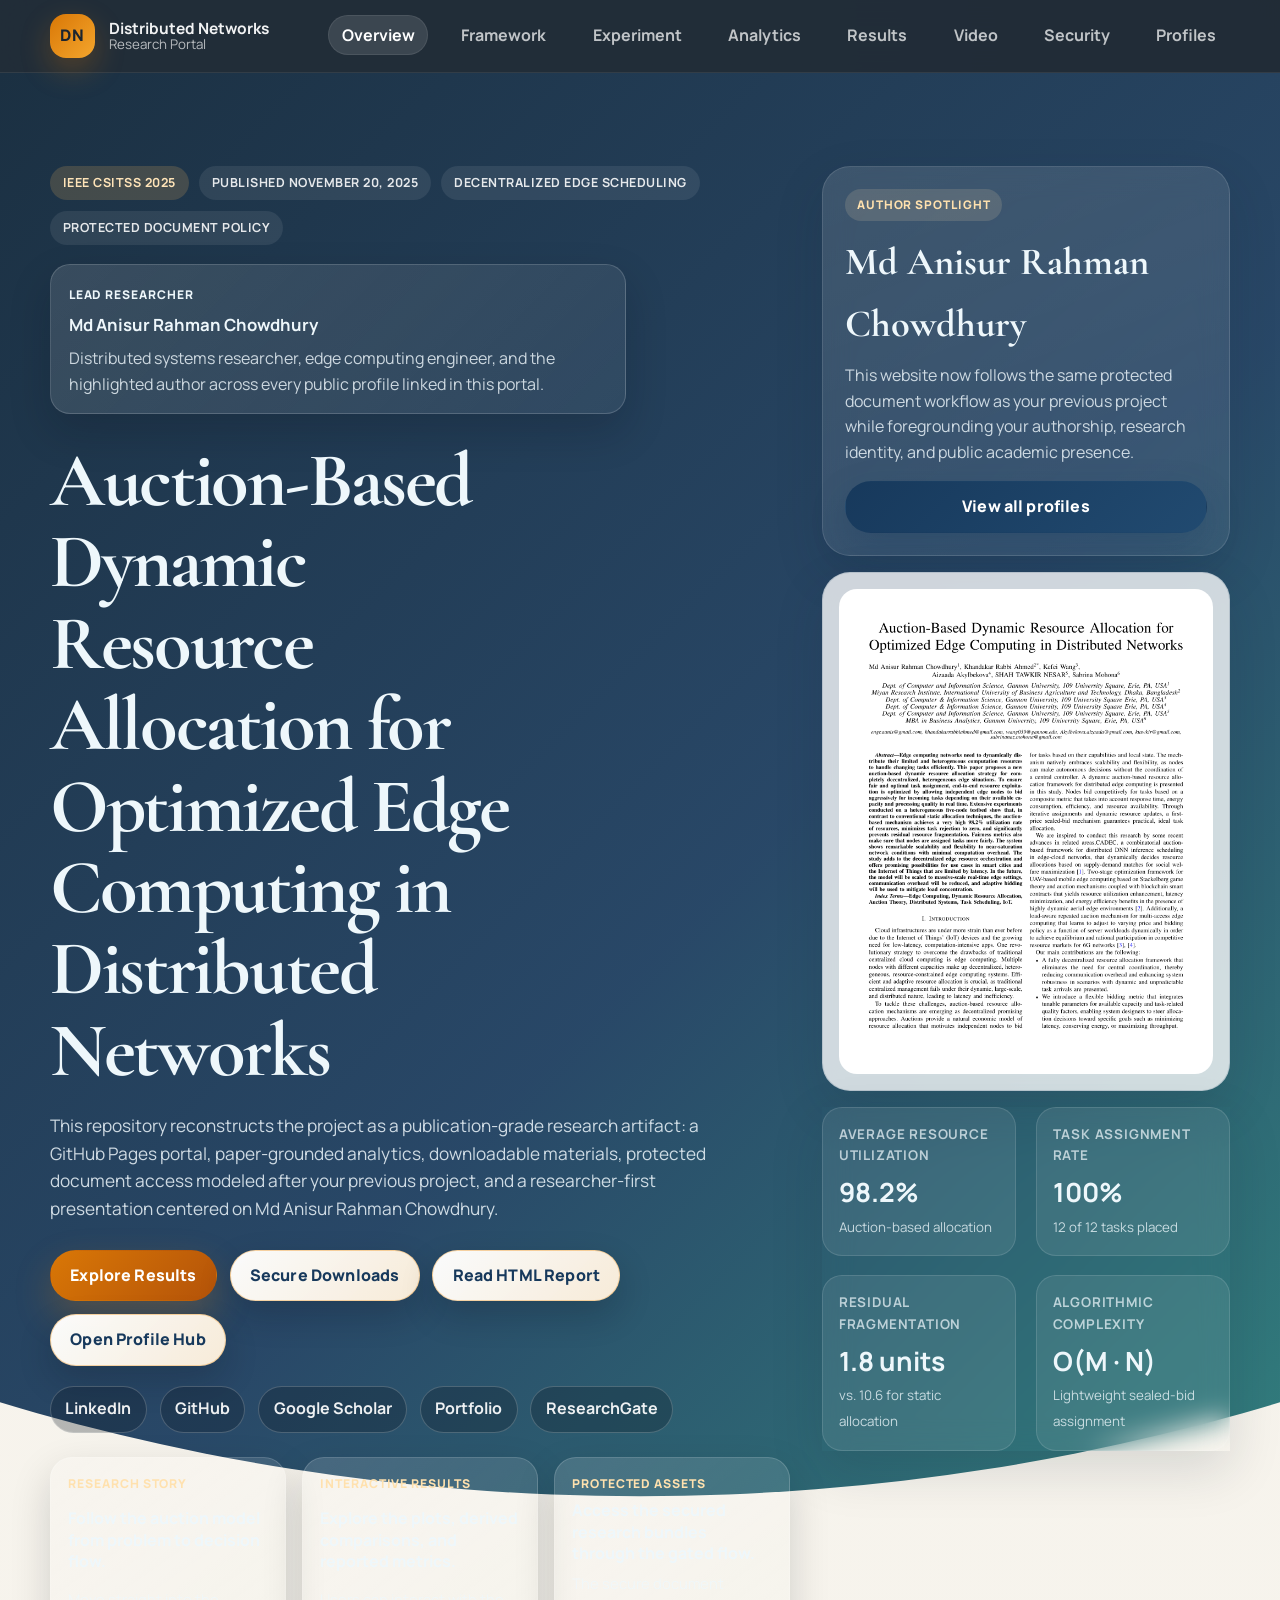
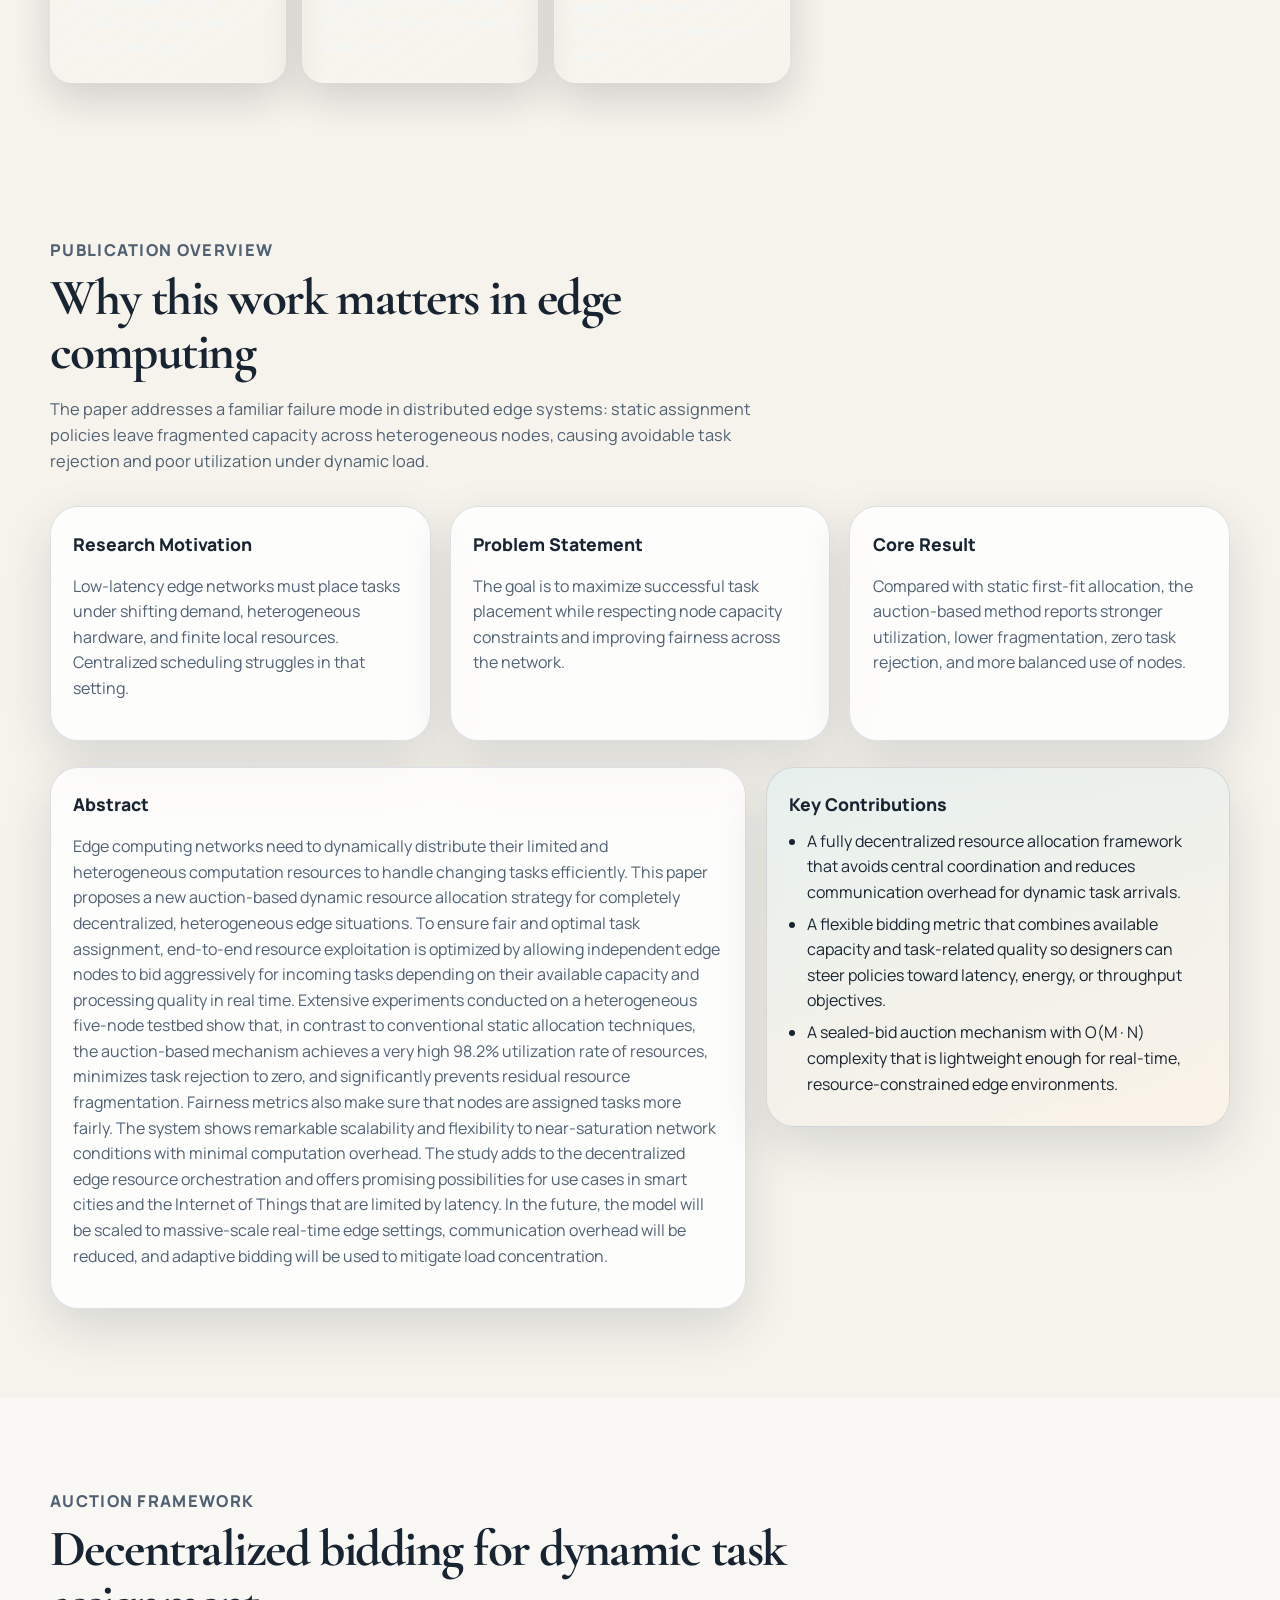
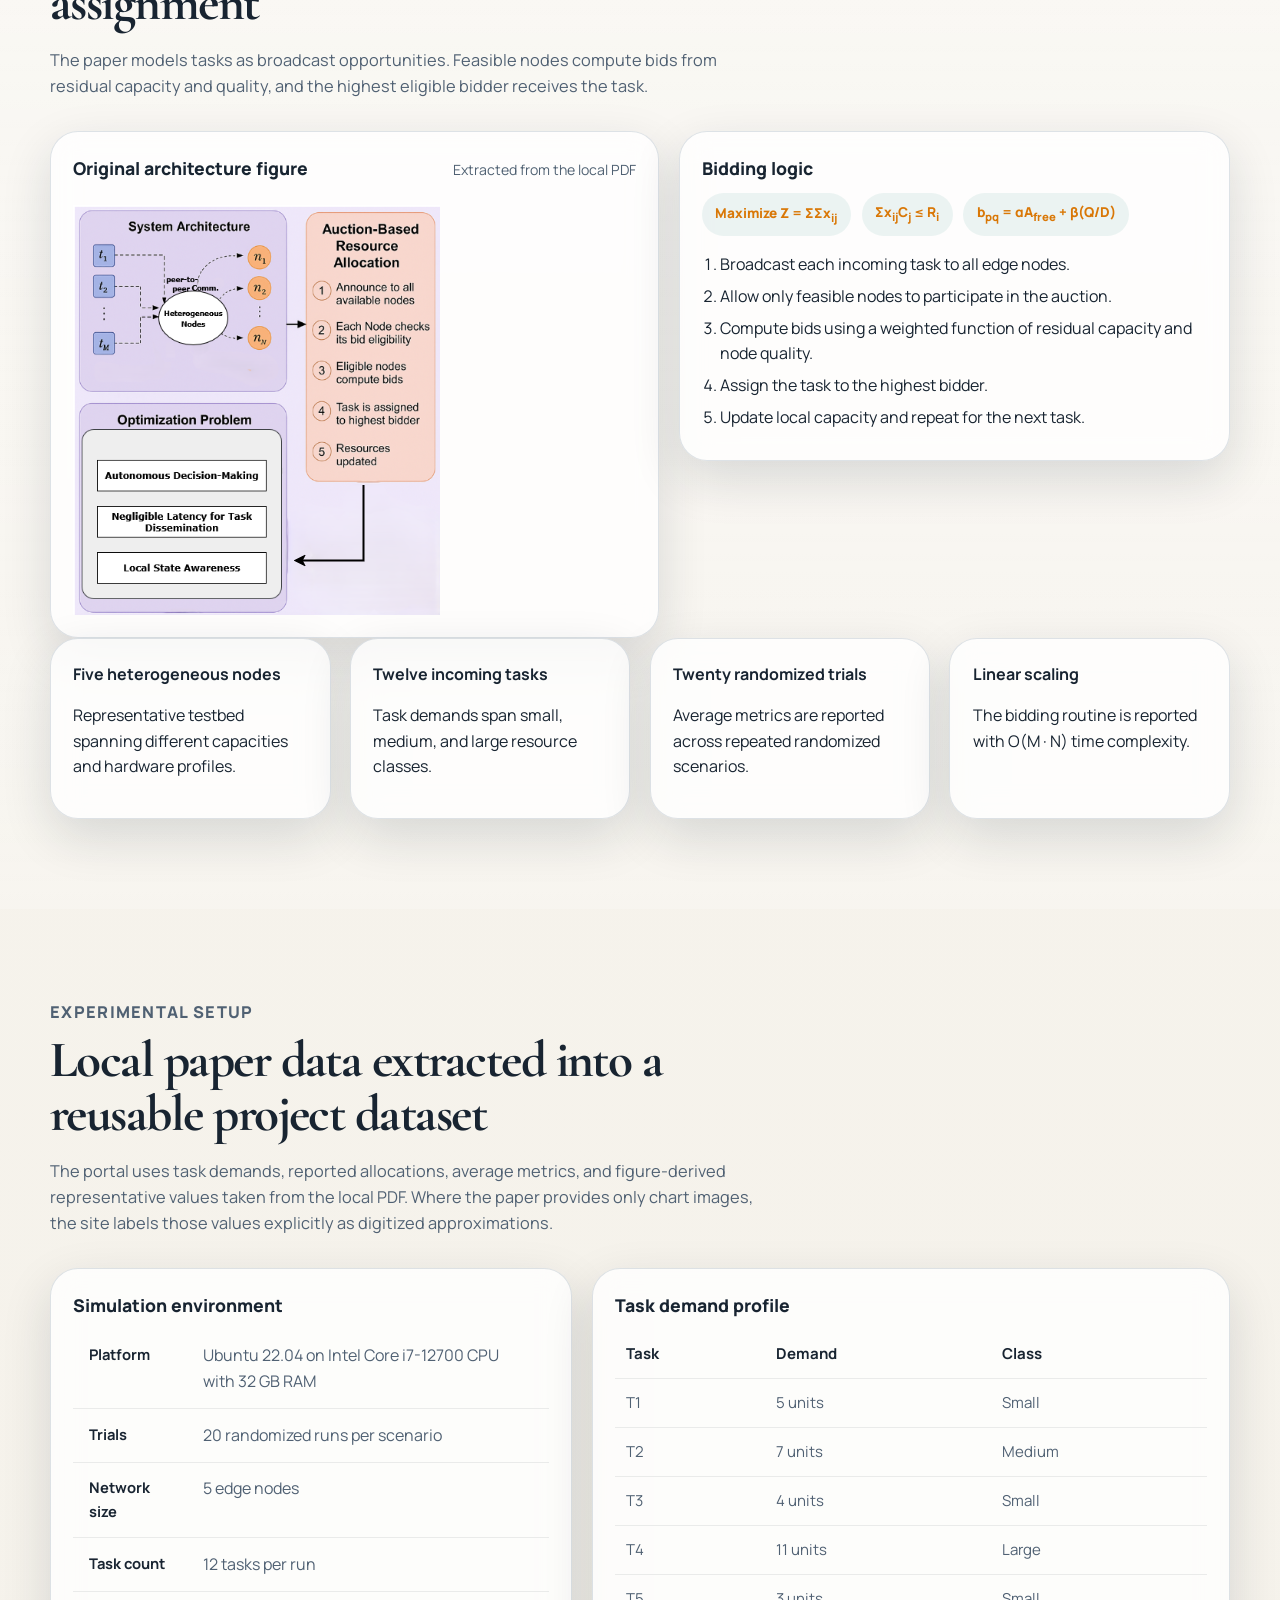
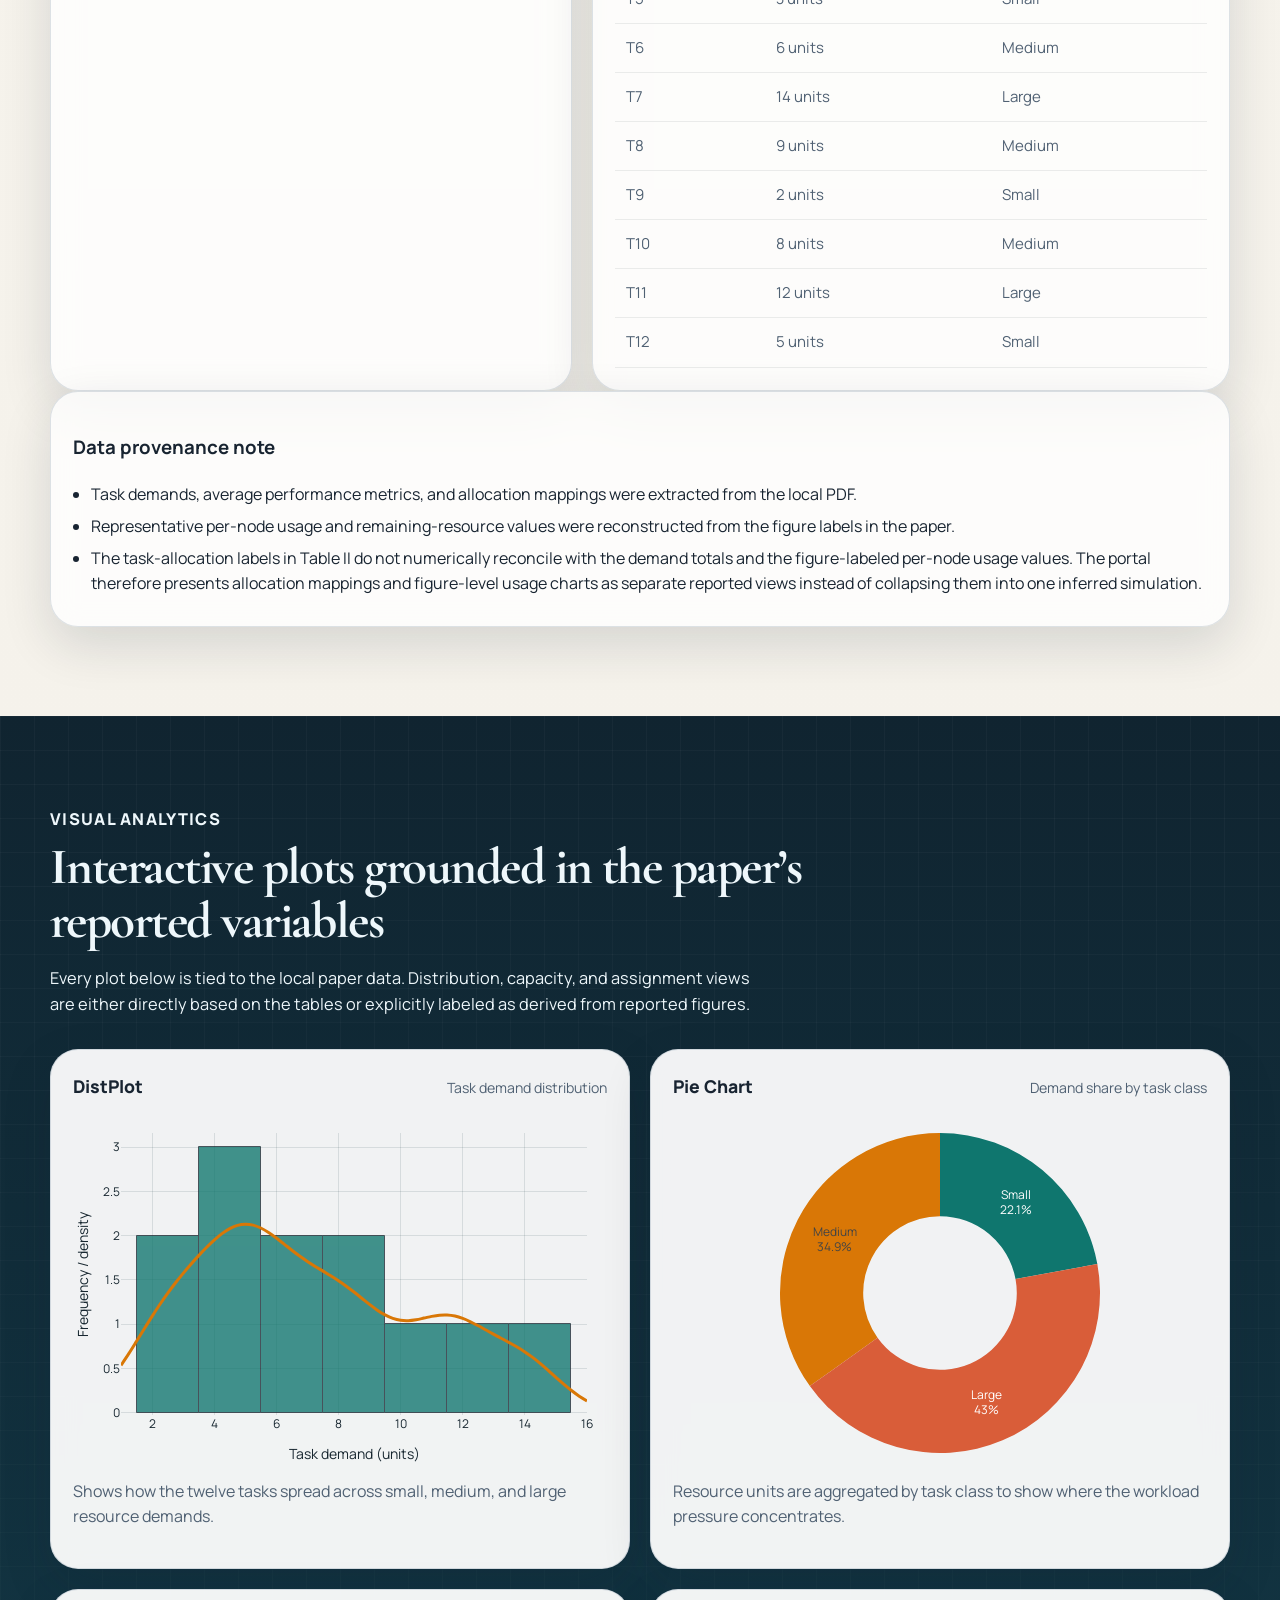
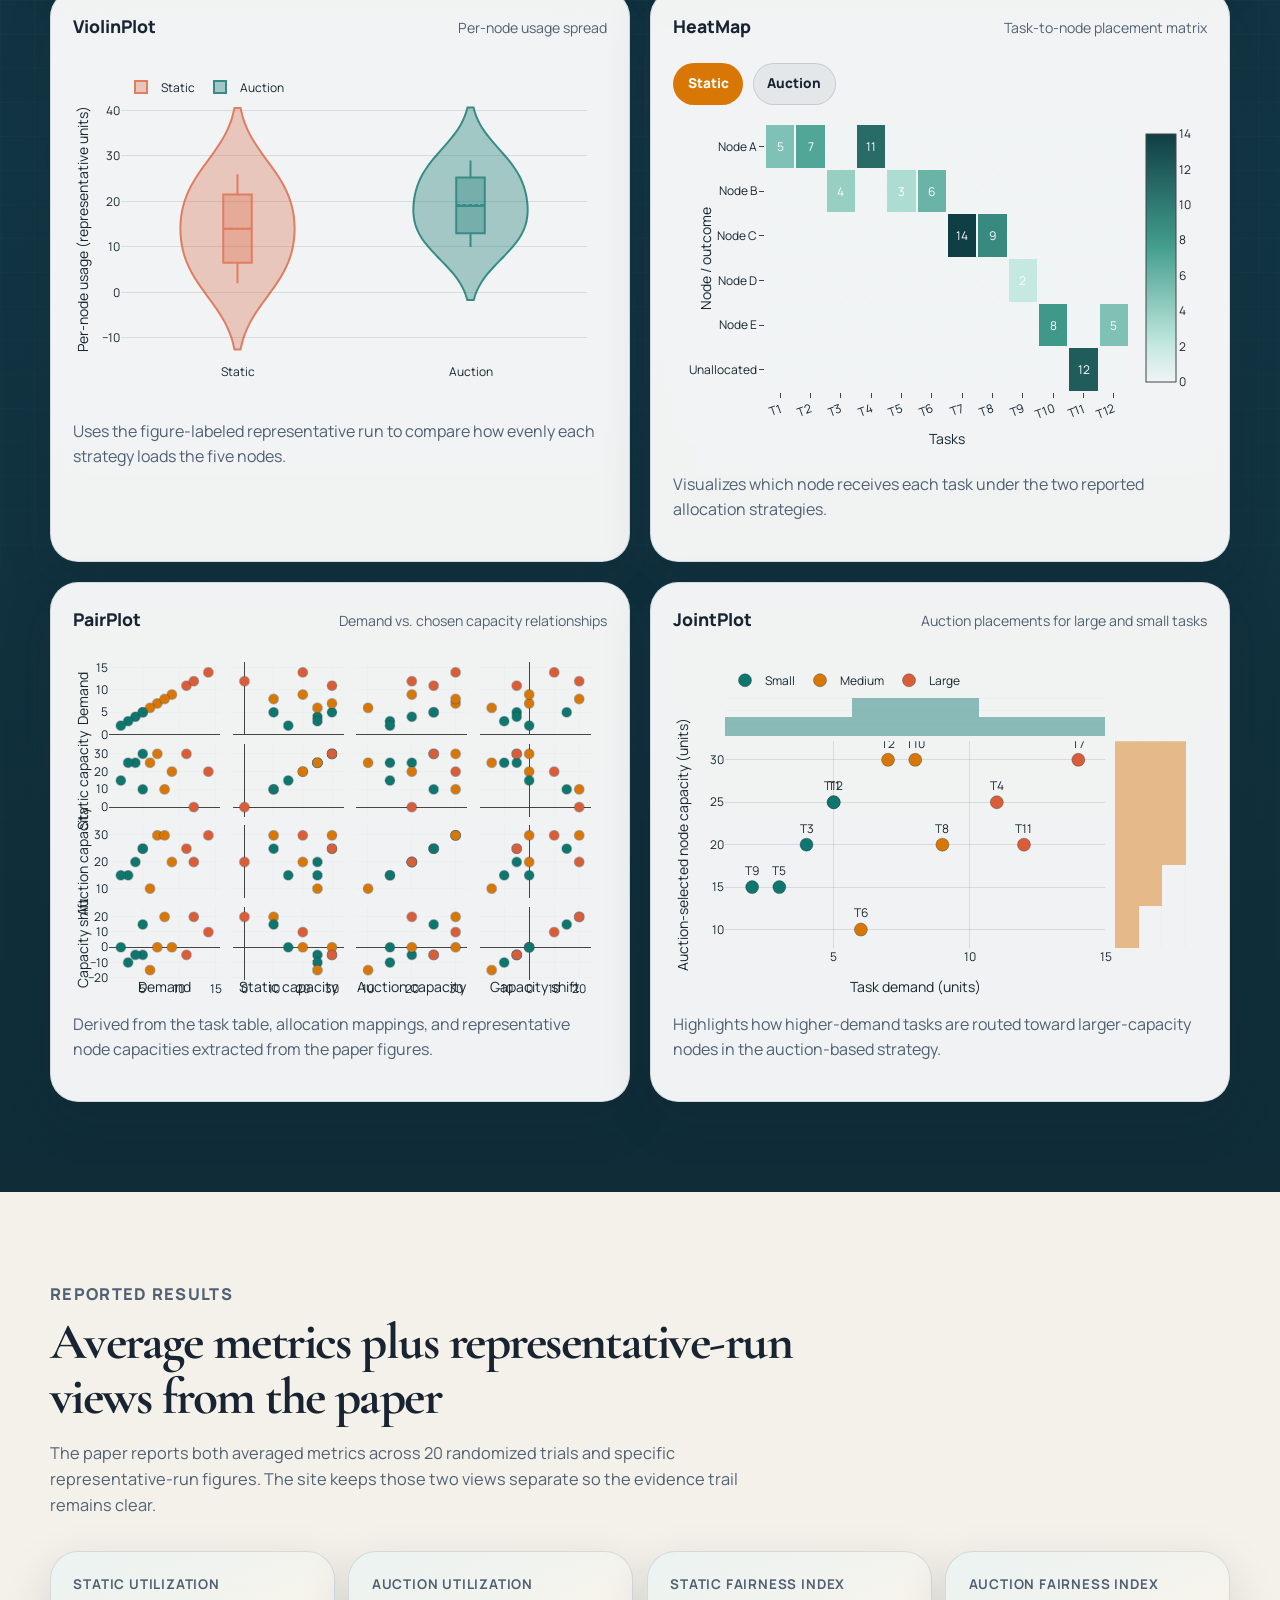
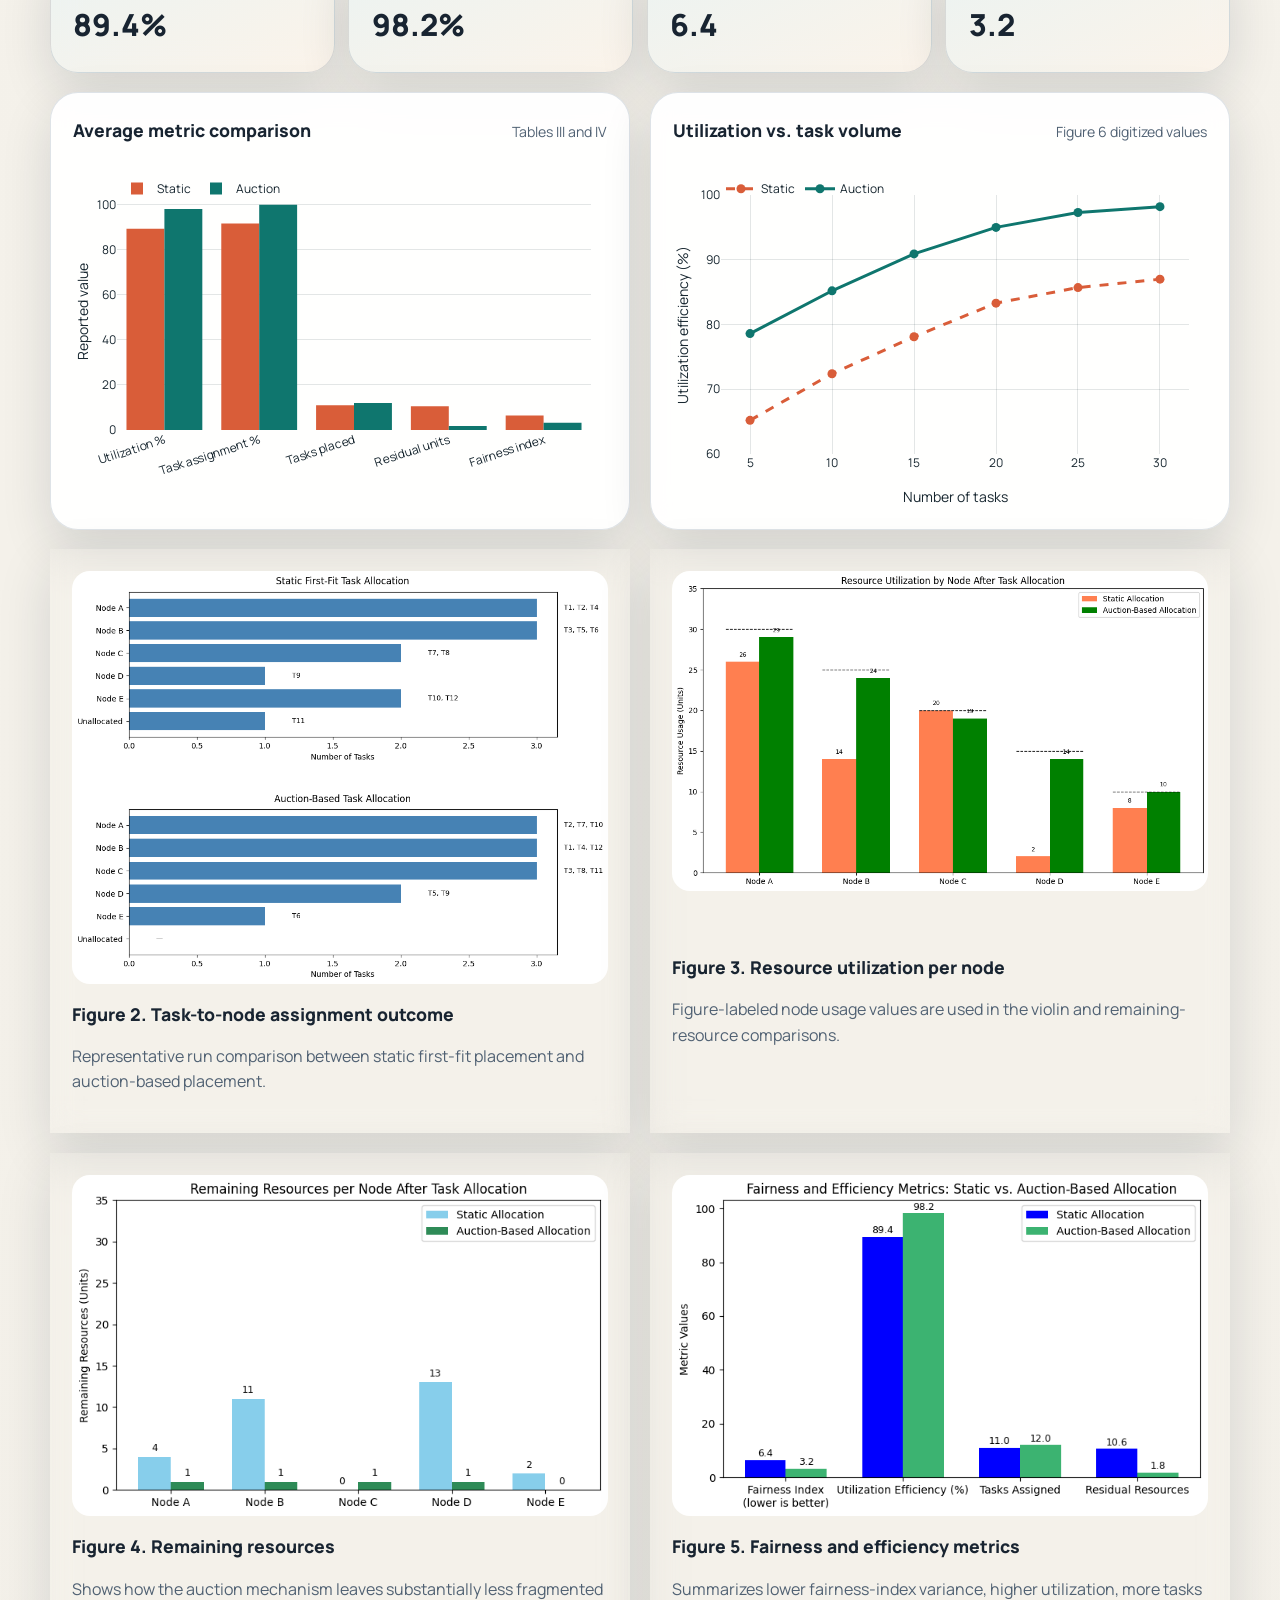
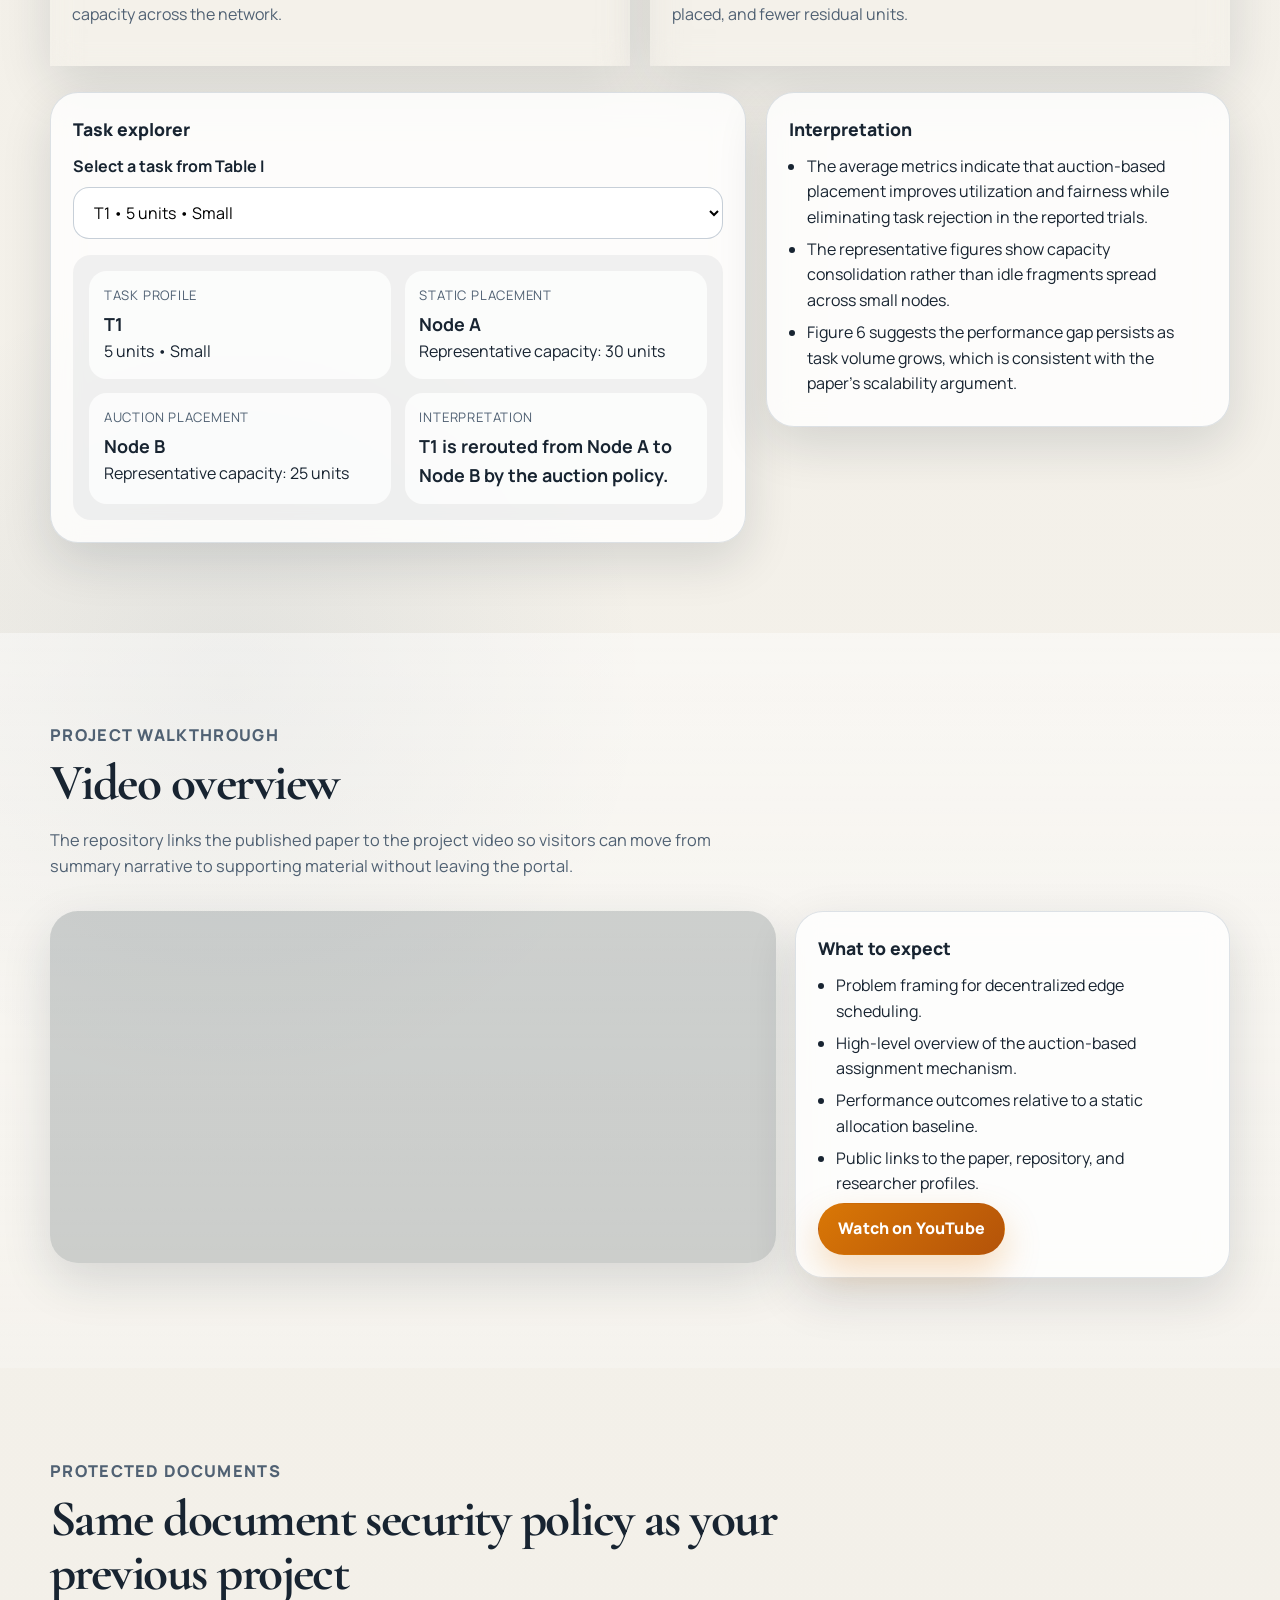
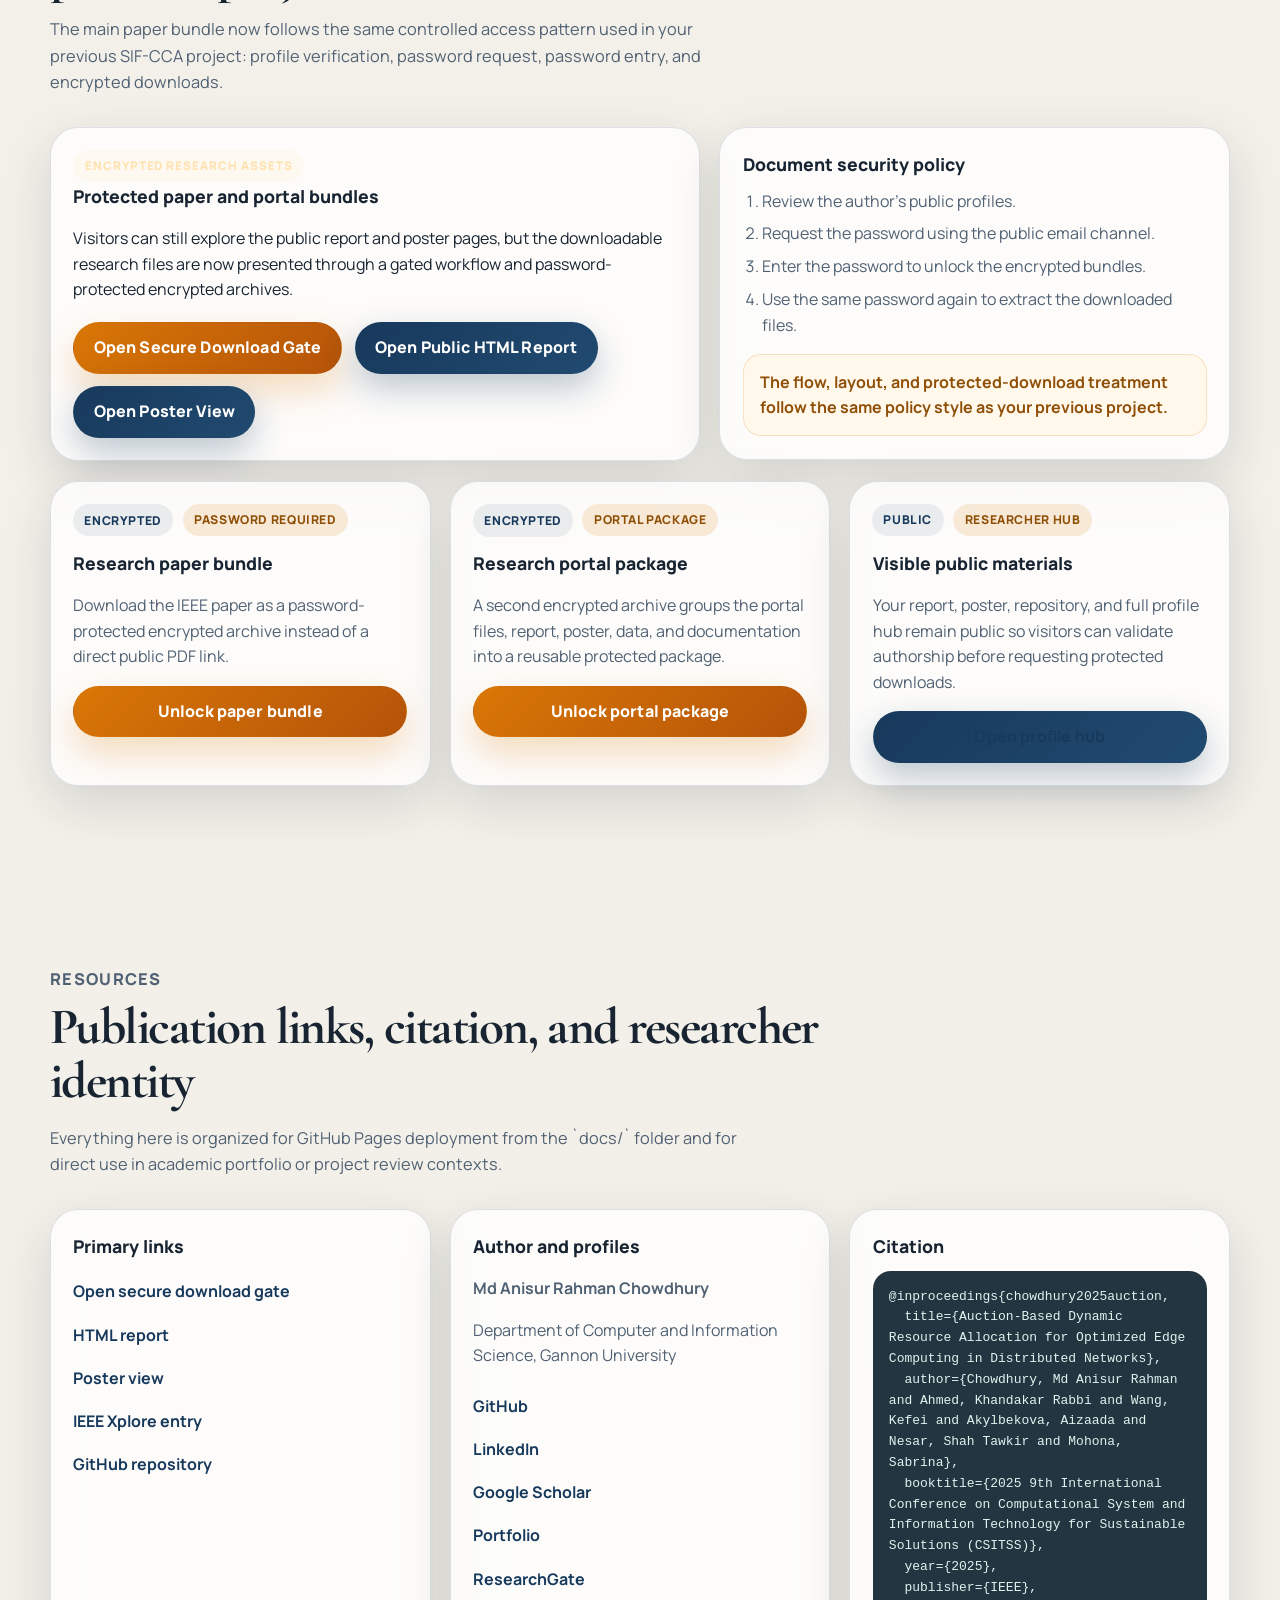
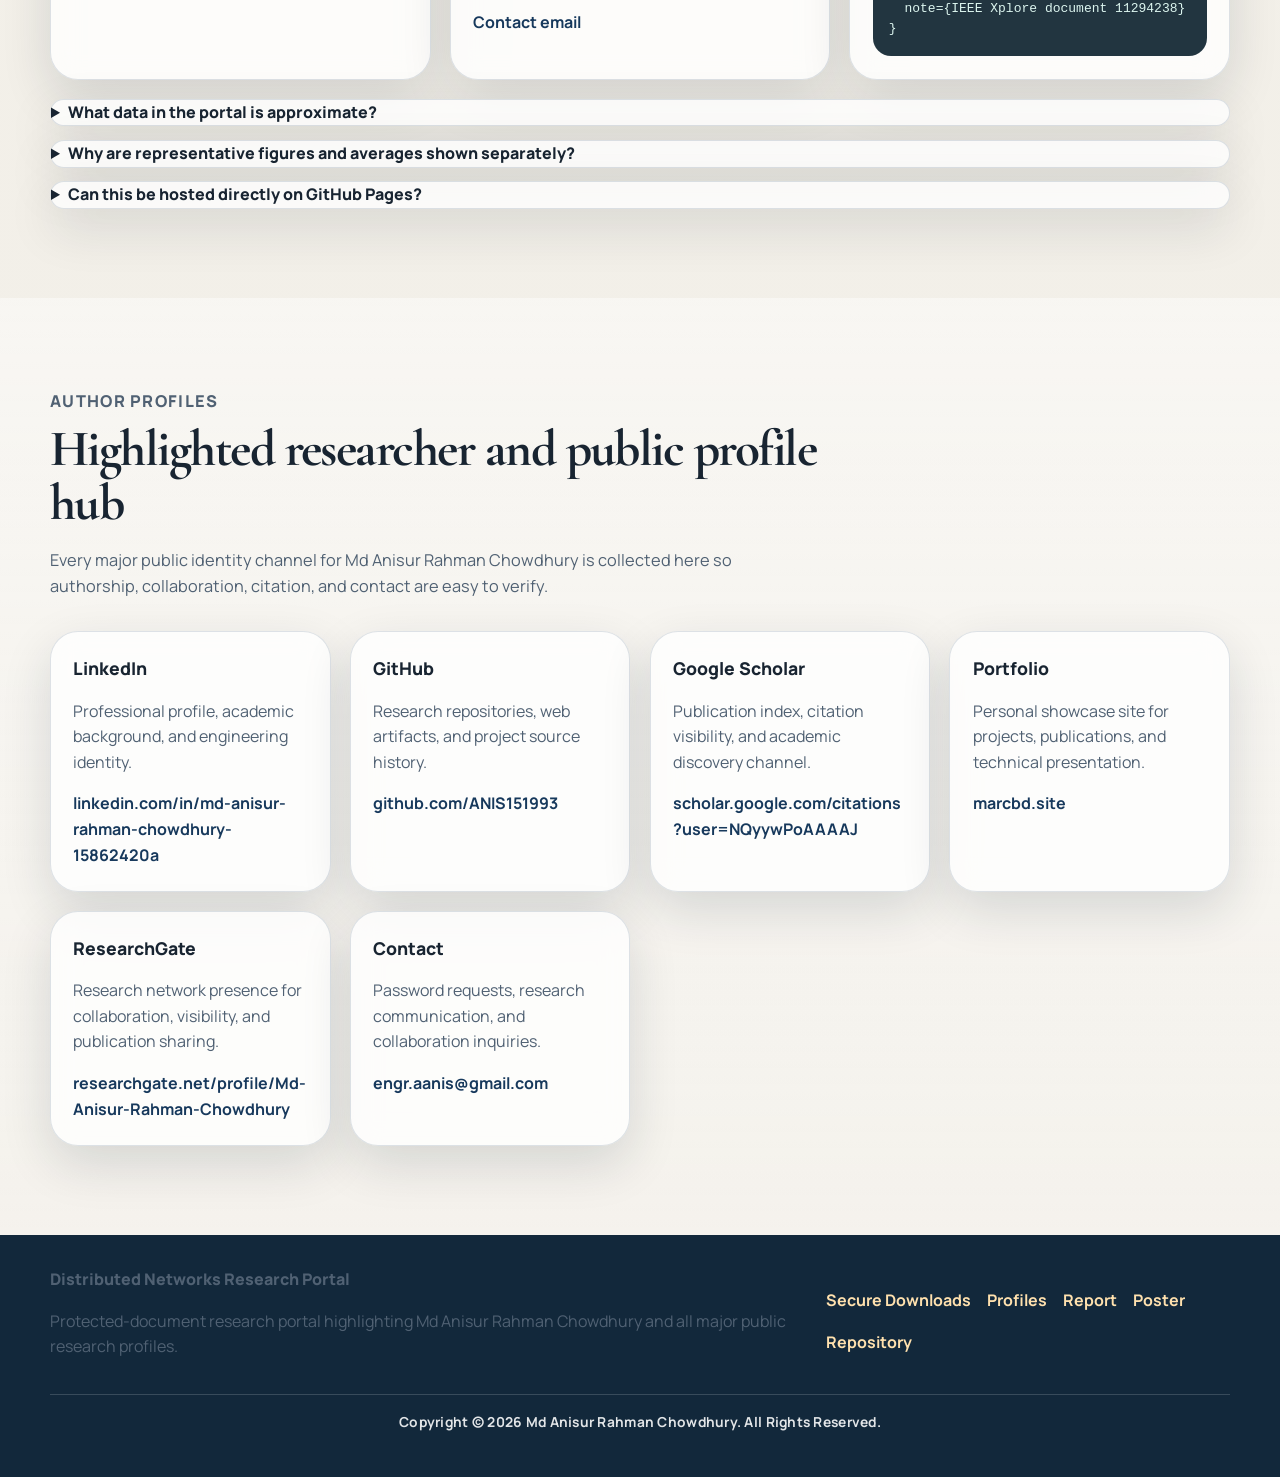
==== commit 335296aa: "Refine landing page UI and CTA visibility" ====
--- a/docs/index.html
+++ b/docs/index.html
@@ -80,6 +80,24 @@
           <a href="https://scholar.google.com/citations?user=NQyywPoAAAAJ" target="_blank" rel="noreferrer">Google Scholar</a>
           <a href="https://marcbd.site" target="_blank" rel="noreferrer">Portfolio</a>
           <a href="https://researchgate.net/profile/Md-Anisur-Rahman-Chowdhury" target="_blank" rel="noreferrer">ResearchGate</a>
+        </div>
+
+        <div class="hero-engagement-grid" data-reveal>
+          <a class="hero-engagement-card" href="#framework">
+            <span>Research Story</span>
+            <strong>Follow the auction model from problem to decision flow.</strong>
+            <p>Move straight into the methodology, equations, and system logic.</p>
+          </a>
+          <a class="hero-engagement-card" href="#analytics">
+            <span>Interactive Results</span>
+            <strong>Explore the plots, derived comparisons, and reported metrics.</strong>
+            <p>Users can interact with the data rather than only reading static text.</p>
+          </a>
+          <a class="hero-engagement-card" href="#security">
+            <span>Protected Assets</span>
+            <strong>Access the secured research bundles through the gated flow.</strong>
+            <p>The secure document workflow matches your previous protected project style.</p>
+          </a>
         </div>
       </div>
 
--- a/docs/styles.css
+++ b/docs/styles.css
@@ -83,6 +83,13 @@
   backdrop-filter: blur(18px);
   background: rgba(15, 28, 41, 0.92);
   border-bottom: 1px solid rgba(255, 255, 255, 0.08);
+  transition: background 180ms ease, box-shadow 180ms ease, border-color 180ms ease;
+}
+
+.site-nav.is-scrolled {
+  background: rgba(10, 22, 34, 0.97);
+  border-bottom-color: rgba(255, 255, 255, 0.12);
+  box-shadow: 0 12px 36px rgba(9, 16, 25, 0.26);
 }
 
 .nav-shell {
@@ -150,6 +157,12 @@
 .nav-links a:focus-visible {
   color: #fff;
   background: rgba(255, 255, 255, 0.08);
+}
+
+.nav-links a.is-active {
+  color: #fff;
+  background: rgba(255, 255, 255, 0.12);
+  box-shadow: inset 0 0 0 1px rgba(255, 255, 255, 0.08);
 }
 
 .nav-toggle {
@@ -244,8 +257,9 @@
   max-width: 36rem;
   padding: 1rem 1.1rem;
   border-radius: var(--radius-md);
-  background: rgba(255, 255, 255, 0.08);
-  border: 1px solid rgba(255, 255, 255, 0.12);
+  background: linear-gradient(135deg, rgba(255, 255, 255, 0.12), rgba(255, 255, 255, 0.06));
+  border: 1px solid rgba(255, 255, 255, 0.16);
+  box-shadow: 0 18px 42px rgba(9, 16, 25, 0.2);
   margin-bottom: 1.6rem;
 }
 
@@ -287,7 +301,7 @@
 .hero-summary {
   max-width: 43rem;
   margin: 1.3rem 0 0;
-  font-size: 1.04rem;
+  font-size: 1.08rem;
   color: rgba(238, 247, 251, 0.84);
 }
 
@@ -300,6 +314,7 @@
 
 .hero-actions {
   margin-top: 1.7rem;
+  align-items: center;
 }
 
 .profile-pills {
@@ -309,15 +324,61 @@
 .profile-pills a {
   padding: 0.6rem 0.9rem;
   border-radius: 999px;
-  border: 1px solid rgba(255, 255, 255, 0.14);
-  background: rgba(255, 255, 255, 0.08);
+  border: 1px solid rgba(255, 255, 255, 0.2);
+  background: rgba(12, 22, 34, 0.28);
   color: rgba(255, 255, 255, 0.92);
   font-weight: 700;
 }
 
 .profile-pills a:hover,
 .profile-pills a:focus-visible {
-  background: rgba(255, 255, 255, 0.16);
+  background: rgba(12, 22, 34, 0.44);
+}
+
+.hero-engagement-grid {
+  display: grid;
+  grid-template-columns: repeat(3, minmax(0, 1fr));
+  gap: 1rem;
+  margin-top: 1.5rem;
+}
+
+.hero-engagement-card {
+  display: grid;
+  gap: 0.45rem;
+  padding: 1rem 1.05rem;
+  border-radius: 22px;
+  border: 1px solid rgba(255, 255, 255, 0.16);
+  background: linear-gradient(145deg, rgba(255, 255, 255, 0.14), rgba(255, 255, 255, 0.07));
+  color: var(--text-invert);
+  box-shadow: 0 16px 40px rgba(9, 16, 25, 0.16);
+  transition: transform 180ms ease, border-color 180ms ease, background 180ms ease, box-shadow 180ms ease;
+}
+
+.hero-engagement-card:hover,
+.hero-engagement-card:focus-visible {
+  transform: translateY(-4px);
+  border-color: rgba(255, 225, 174, 0.48);
+  background: linear-gradient(145deg, rgba(255, 255, 255, 0.18), rgba(255, 255, 255, 0.1));
+  box-shadow: 0 22px 48px rgba(9, 16, 25, 0.22);
+}
+
+.hero-engagement-card span {
+  color: #ffe1ae;
+  font-size: 0.76rem;
+  font-weight: 800;
+  letter-spacing: 0.08em;
+  text-transform: uppercase;
+}
+
+.hero-engagement-card strong {
+  font-size: 1rem;
+  line-height: 1.35;
+}
+
+.hero-engagement-card p {
+  margin: 0;
+  color: rgba(238, 247, 251, 0.78);
+  font-size: 0.92rem;
 }
 
 .btn {
@@ -328,14 +389,24 @@
   min-height: 3rem;
   padding: 0.75rem 1.2rem;
   border-radius: 999px;
+  border: 1px solid transparent;
   font-weight: 800;
   letter-spacing: 0.01em;
-  transition: transform 180ms ease, box-shadow 180ms ease, background 180ms ease;
+  text-decoration: none;
+  transition: transform 180ms ease, box-shadow 180ms ease, background 180ms ease, border-color 180ms ease, color 180ms ease;
 }
 
 .btn:hover,
 .btn:focus-visible {
   transform: translateY(-1px);
+}
+
+.btn:focus-visible,
+.profile-pills a:focus-visible,
+.nav-links a:focus-visible,
+.hero-engagement-card:focus-visible {
+  outline: 2px solid rgba(255, 225, 174, 0.92);
+  outline-offset: 2px;
 }
 
 .btn-primary {
@@ -345,18 +416,27 @@
 }
 
 .btn-secondary {
-  color: white;
-  background: rgba(255, 255, 255, 0.1);
-  border: 1px solid rgba(255, 255, 255, 0.16);
+  color: var(--accent-2);
+  background: linear-gradient(135deg, rgba(255, 255, 255, 0.98), #f7ebd8);
+  border-color: rgba(243, 181, 98, 0.56);
+  box-shadow: 0 14px 34px rgba(9, 16, 25, 0.2);
 }
 
 .btn-dark {
   color: white;
-  background: var(--accent-2);
+  background: linear-gradient(135deg, var(--accent-2), #214a70);
+  box-shadow: 0 14px 34px rgba(23, 57, 92, 0.28);
 }
 
 .btn-block {
   width: 100%;
+}
+
+.btn:disabled {
+  cursor: not-allowed;
+  opacity: 0.52;
+  transform: none;
+  box-shadow: none;
 }
 
 .hero-panel {
@@ -375,12 +455,13 @@
   backdrop-filter: blur(14px);
   box-shadow: var(--shadow);
   padding: 1.4rem;
+  transition: transform 180ms ease, box-shadow 180ms ease, border-color 180ms ease;
 }
 
 .author-spotlight {
   color: var(--text-invert);
   border-color: rgba(255, 255, 255, 0.12);
-  background: rgba(255, 255, 255, 0.08);
+  background: linear-gradient(160deg, rgba(255, 255, 255, 0.12), rgba(255, 255, 255, 0.07));
 }
 
 .author-spotlight-tag,
@@ -424,6 +505,7 @@
 .page-hero-panel {
   backdrop-filter: blur(14px);
   box-shadow: var(--shadow);
+  transition: transform 180ms ease, box-shadow 180ms ease, border-color 180ms ease, background 180ms ease;
 }
 
 .paper-preview-card,
@@ -530,6 +612,11 @@
   color: var(--text-soft);
 }
 
+.section-heading p {
+  max-width: 44rem;
+  font-size: 1.02rem;
+}
+
 .section-heading.invert,
 .section-dark .section-kicker,
 .section-dark h2,
@@ -687,6 +774,26 @@
   margin-bottom: 0.35rem;
 }
 
+.card:hover,
+.callout-card:hover,
+.visual-card:hover,
+.plot-card:hover,
+.mini-card:hover,
+.notice-panel:hover,
+.metric-banner:hover,
+.figure-card:hover,
+.report-figure:hover,
+.poster-panel:hover,
+.page-hero-panel:hover,
+.security-card:hover,
+.policy-card:hover,
+.resource-card:hover,
+.profile-card:hover {
+  transform: translateY(-4px);
+  border-color: rgba(23, 57, 92, 0.22);
+  box-shadow: 0 24px 52px rgba(24, 36, 49, 0.16);
+}
+
 .experiment-grid {
   grid-template-columns: minmax(280px, 0.9fr) minmax(0, 1.1fr);
 }
@@ -1042,7 +1149,7 @@
 }
 
 .poster-panel .profile-pills a {
-  background: rgba(23, 57, 92, 0.06);
+  background: rgba(23, 57, 92, 0.08);
   border-color: rgba(23, 57, 92, 0.14);
   color: var(--accent-2);
 }
@@ -1318,6 +1425,7 @@
   .resource-grid,
   .profile-grid,
   .figure-gallery,
+  .hero-engagement-grid,
   .metrics-bar {
     grid-template-columns: repeat(2, minmax(0, 1fr));
   }
@@ -1364,6 +1472,7 @@
   .resource-grid,
   .profile-grid,
   .figure-gallery,
+  .hero-engagement-grid,
   .metrics-bar,
   .task-explorer-grid {
     grid-template-columns: 1fr;
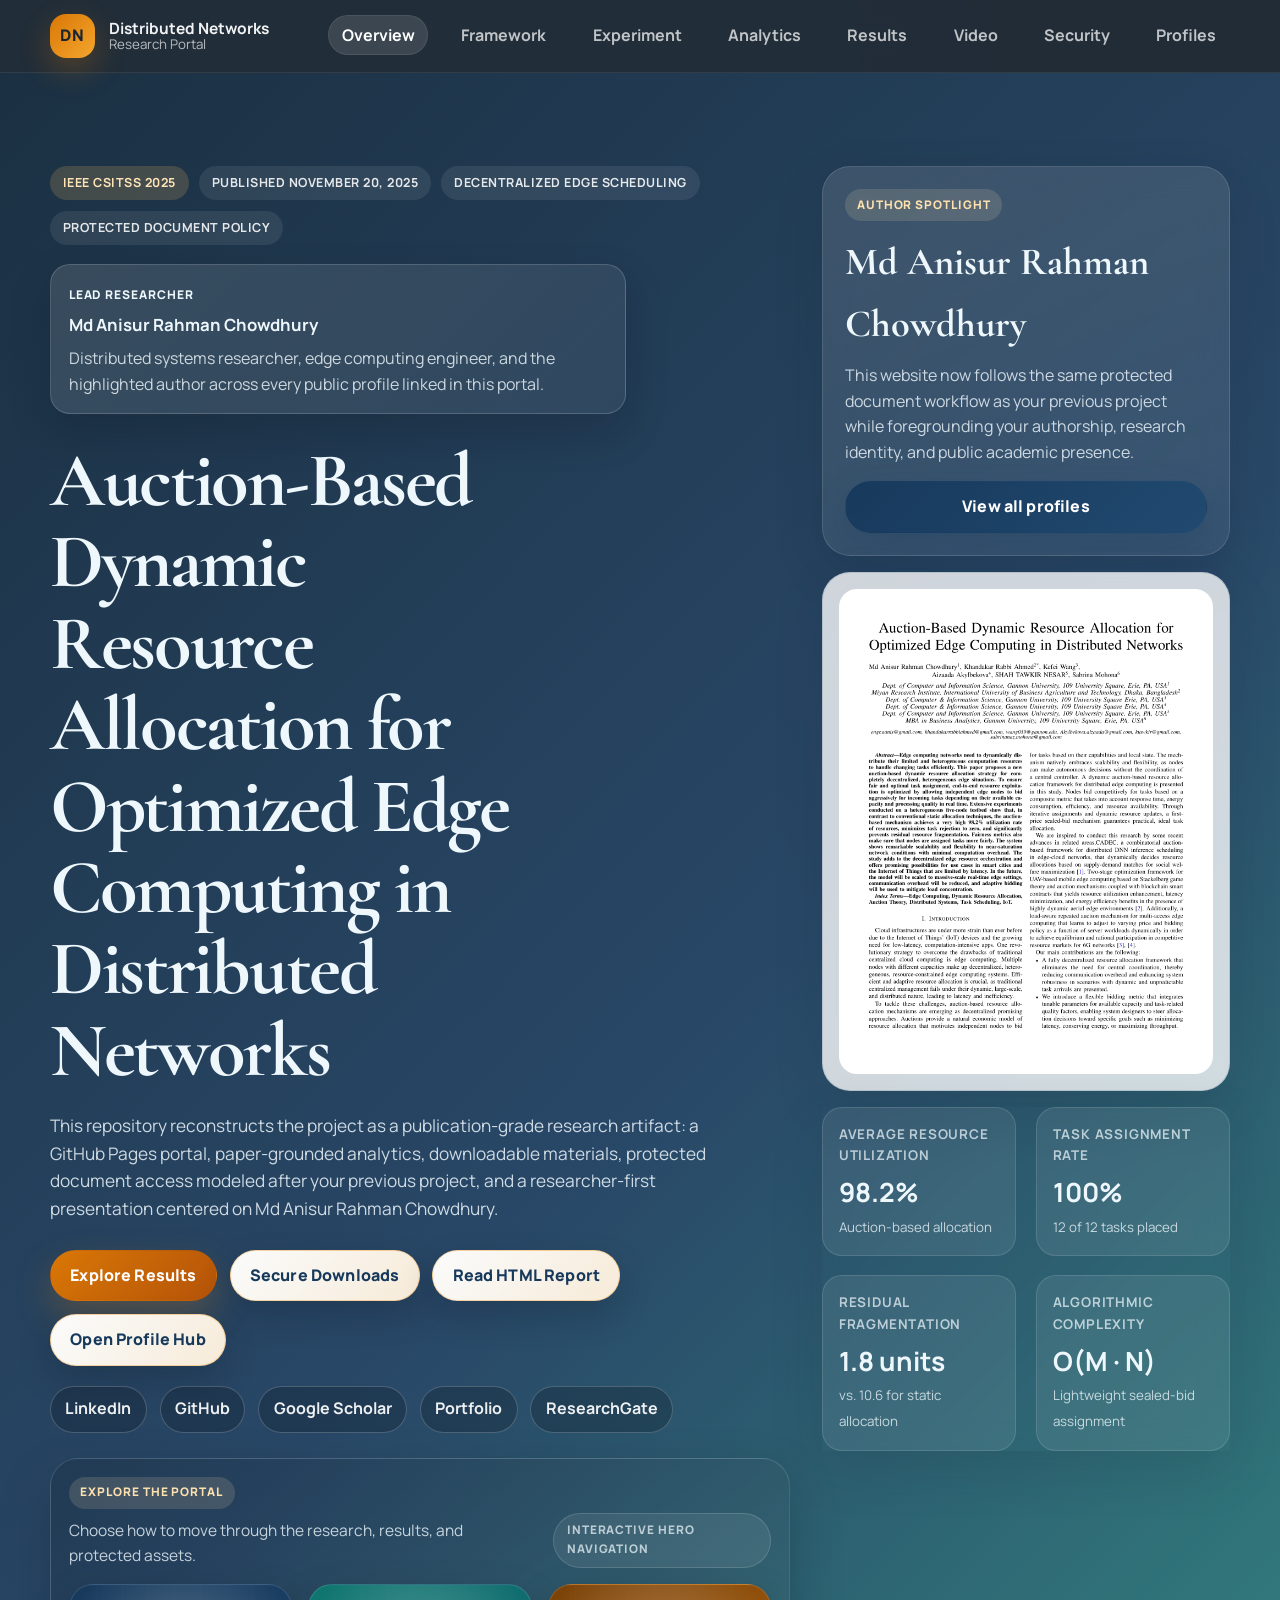
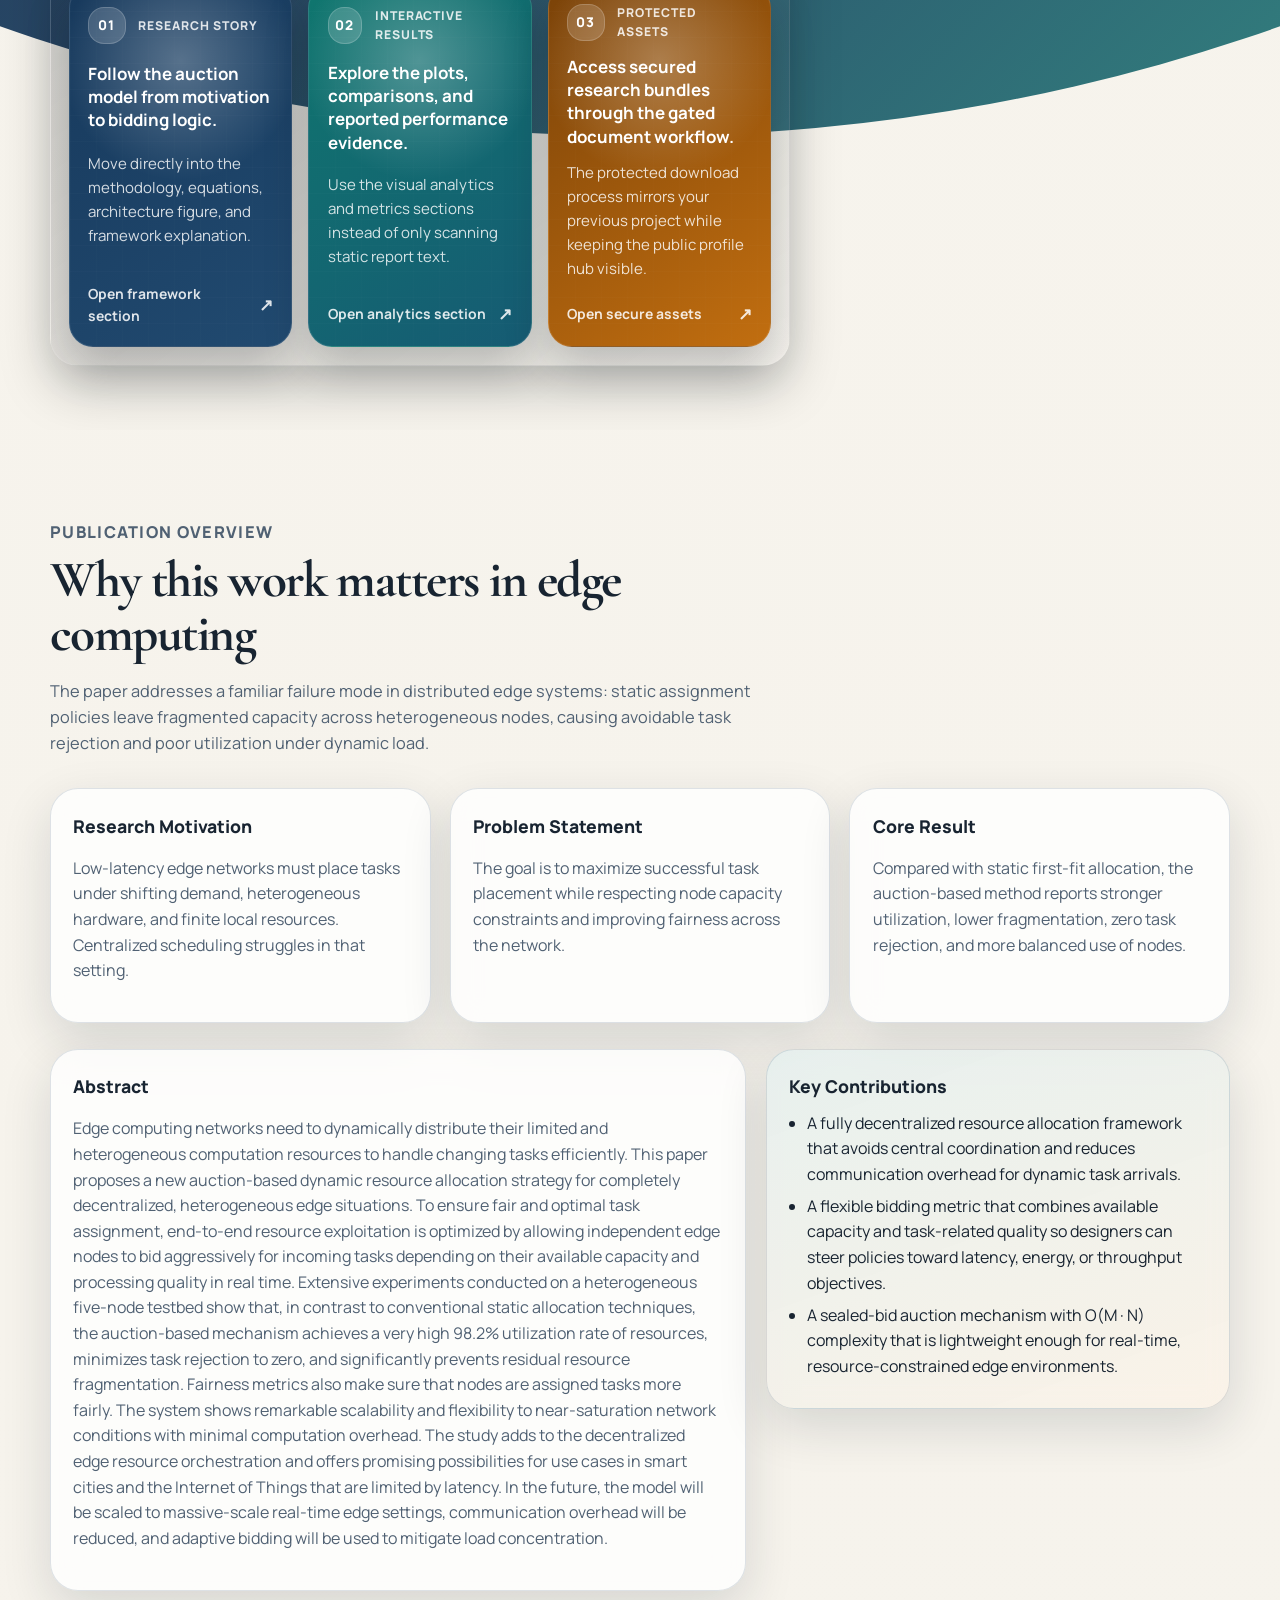
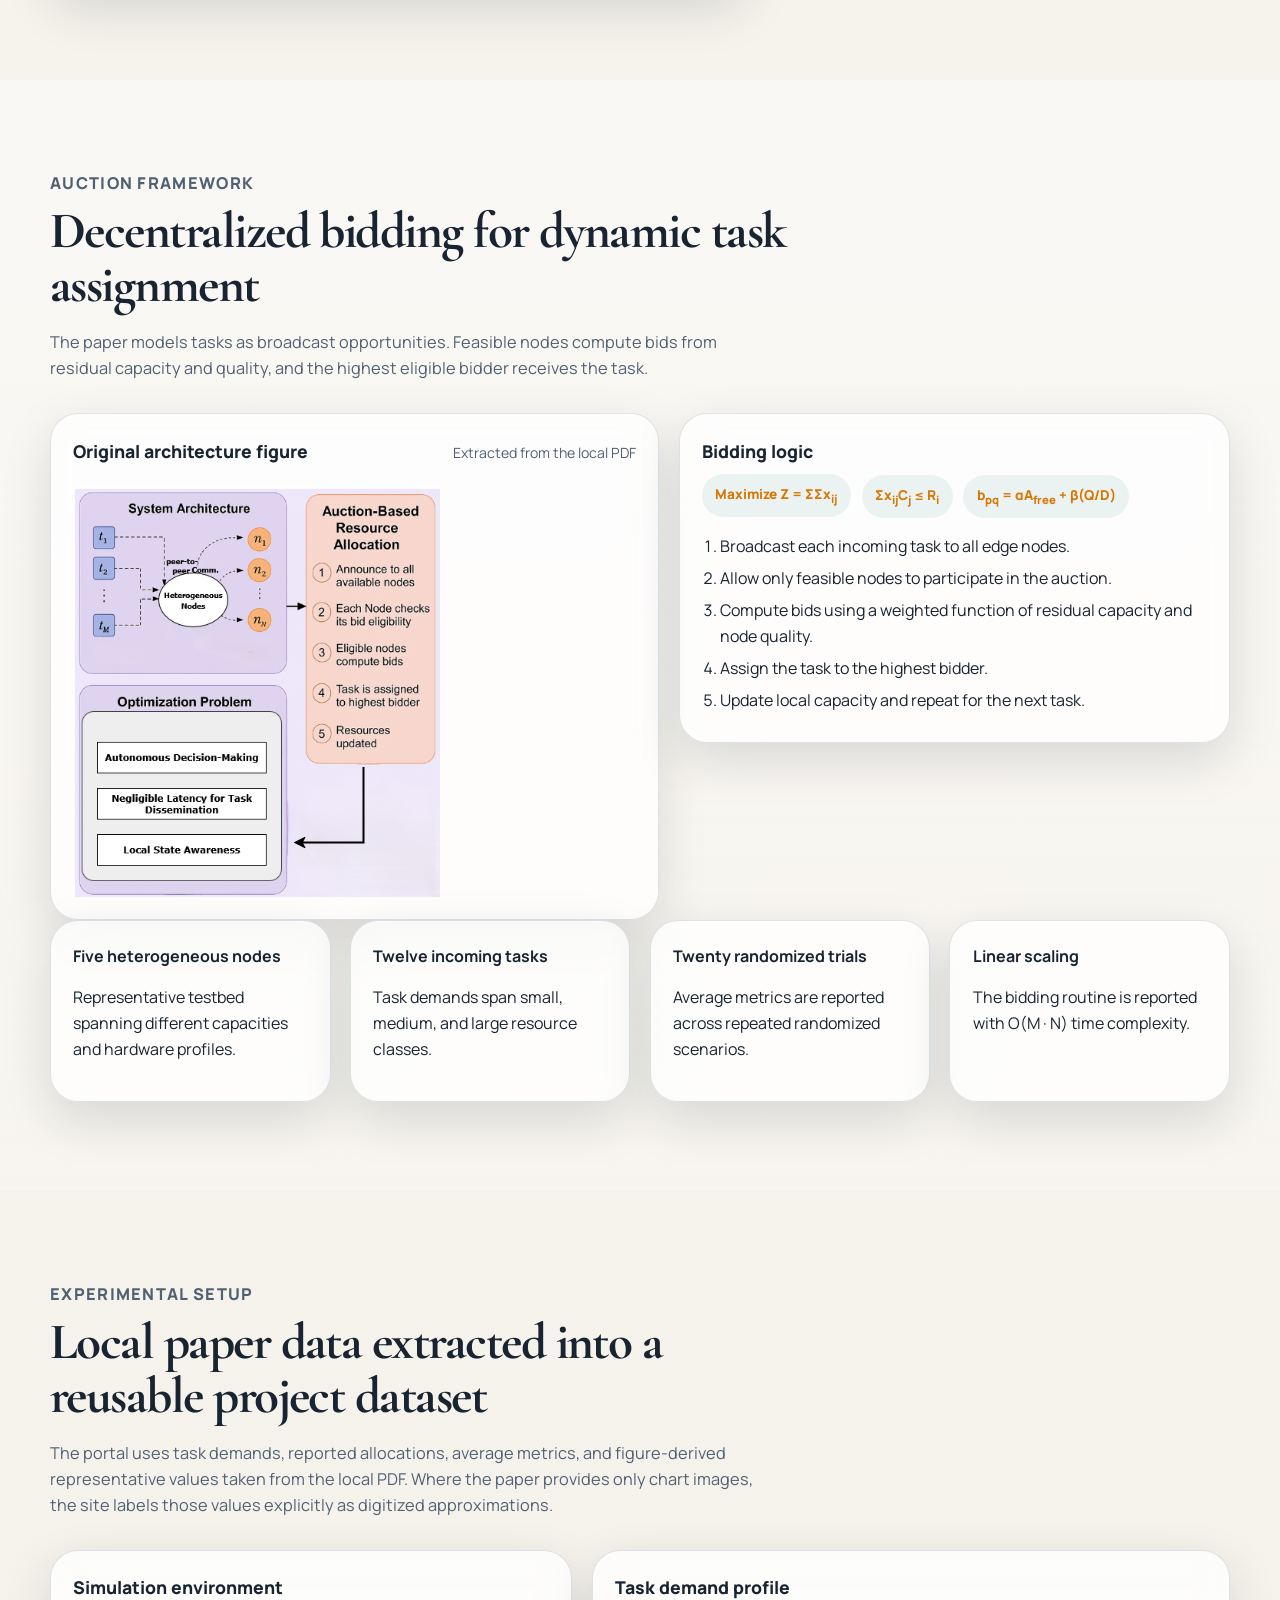
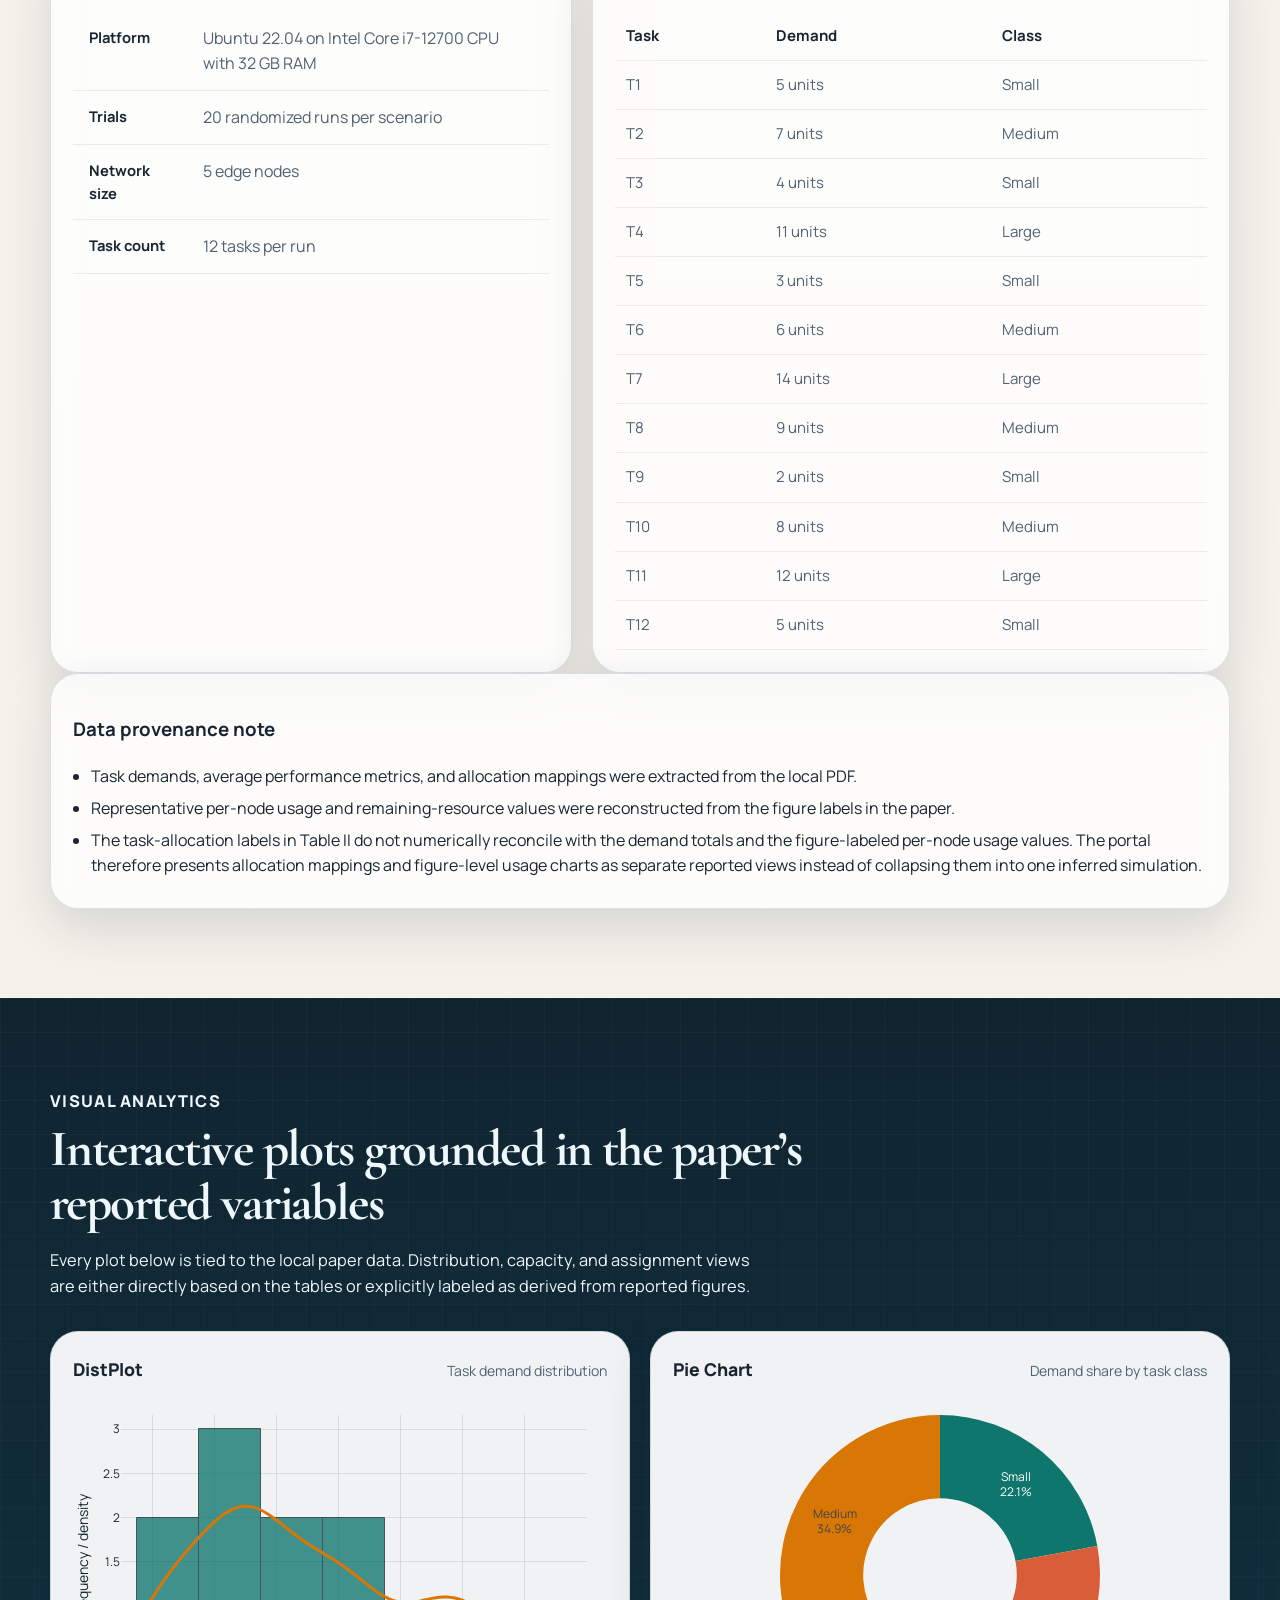
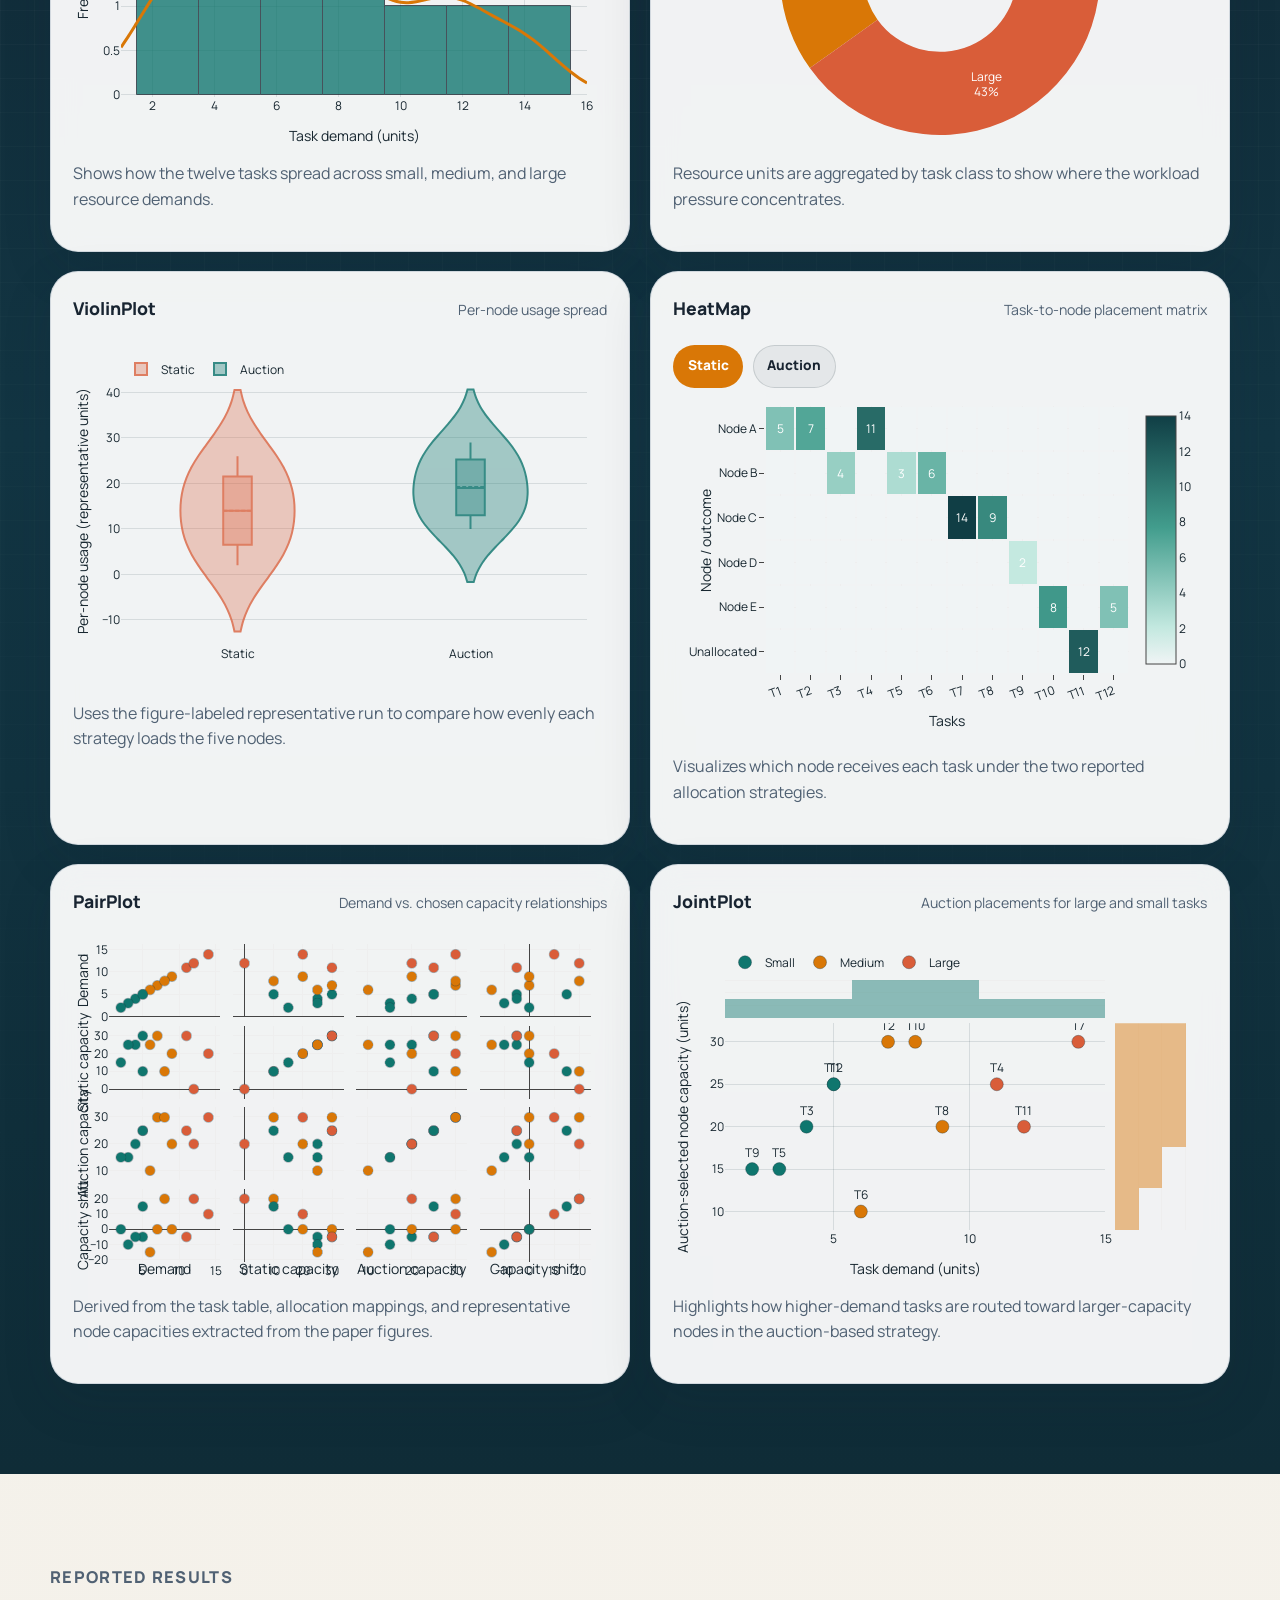
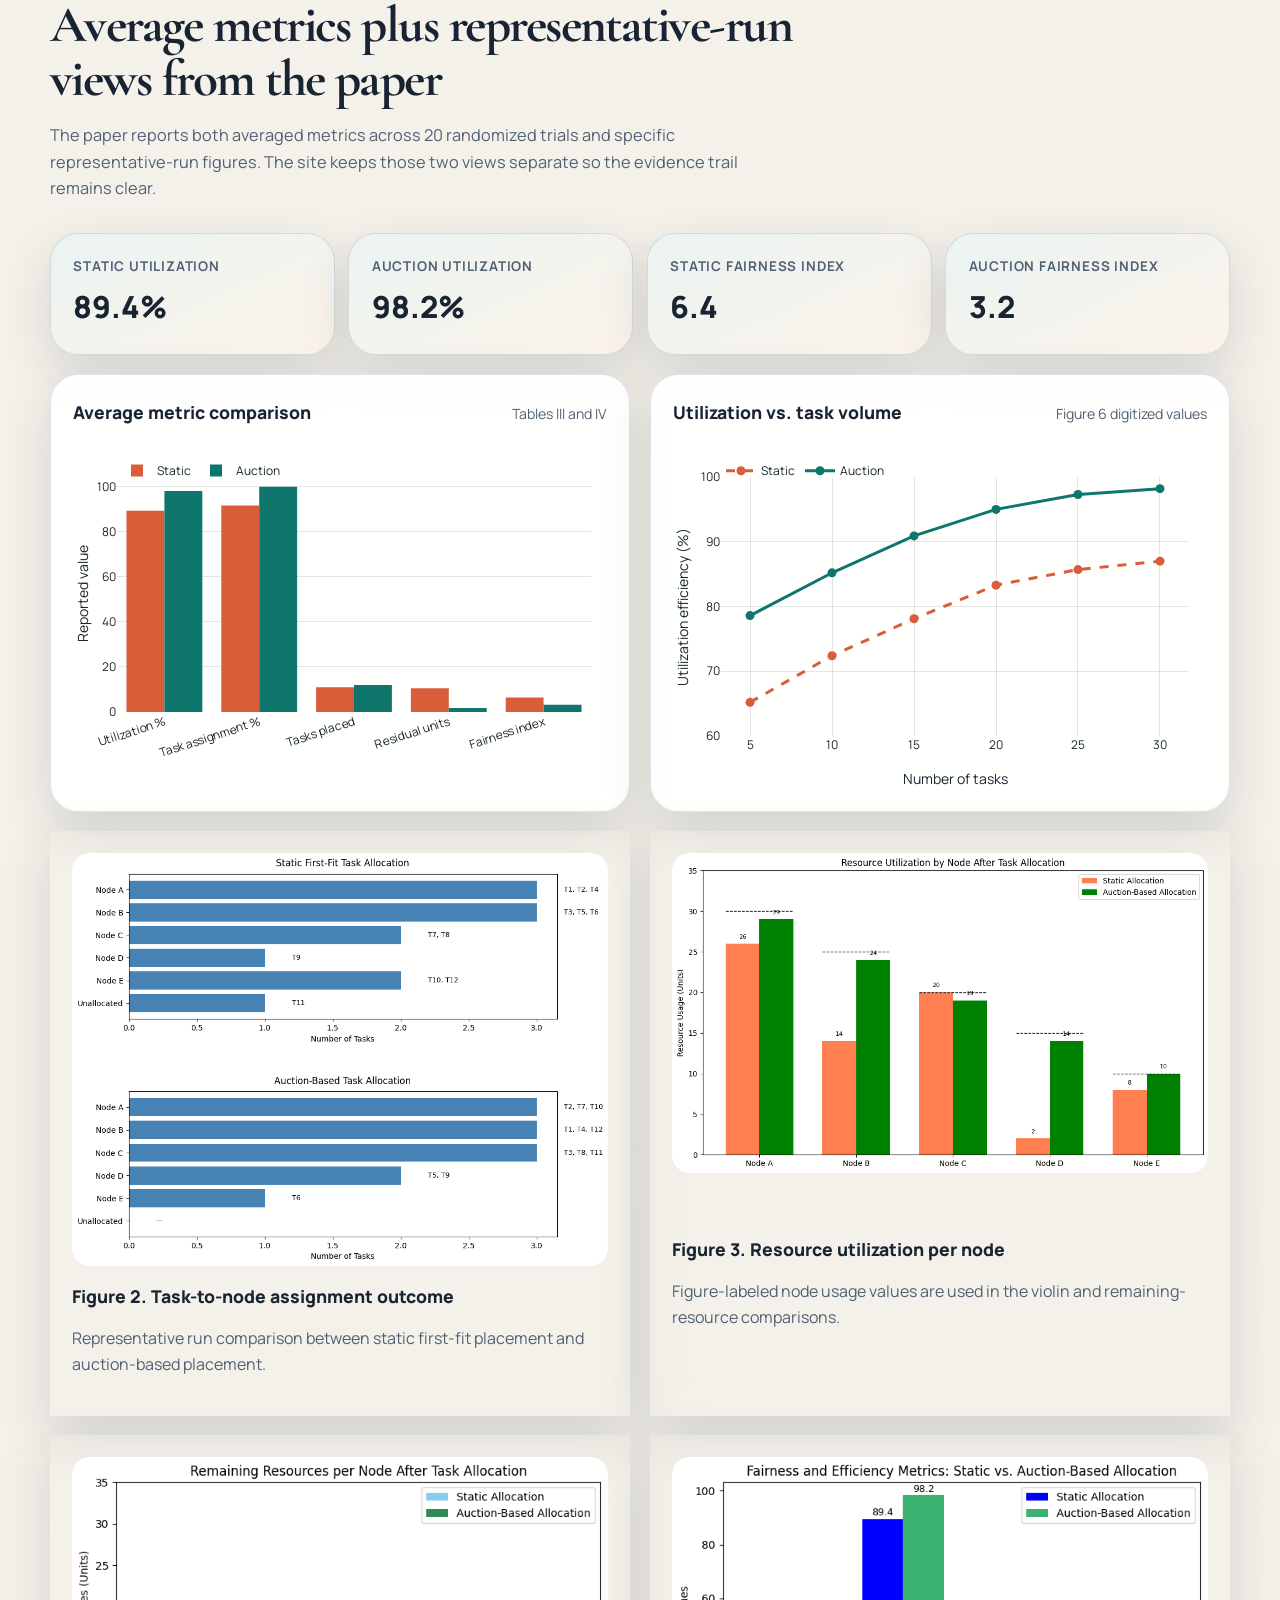
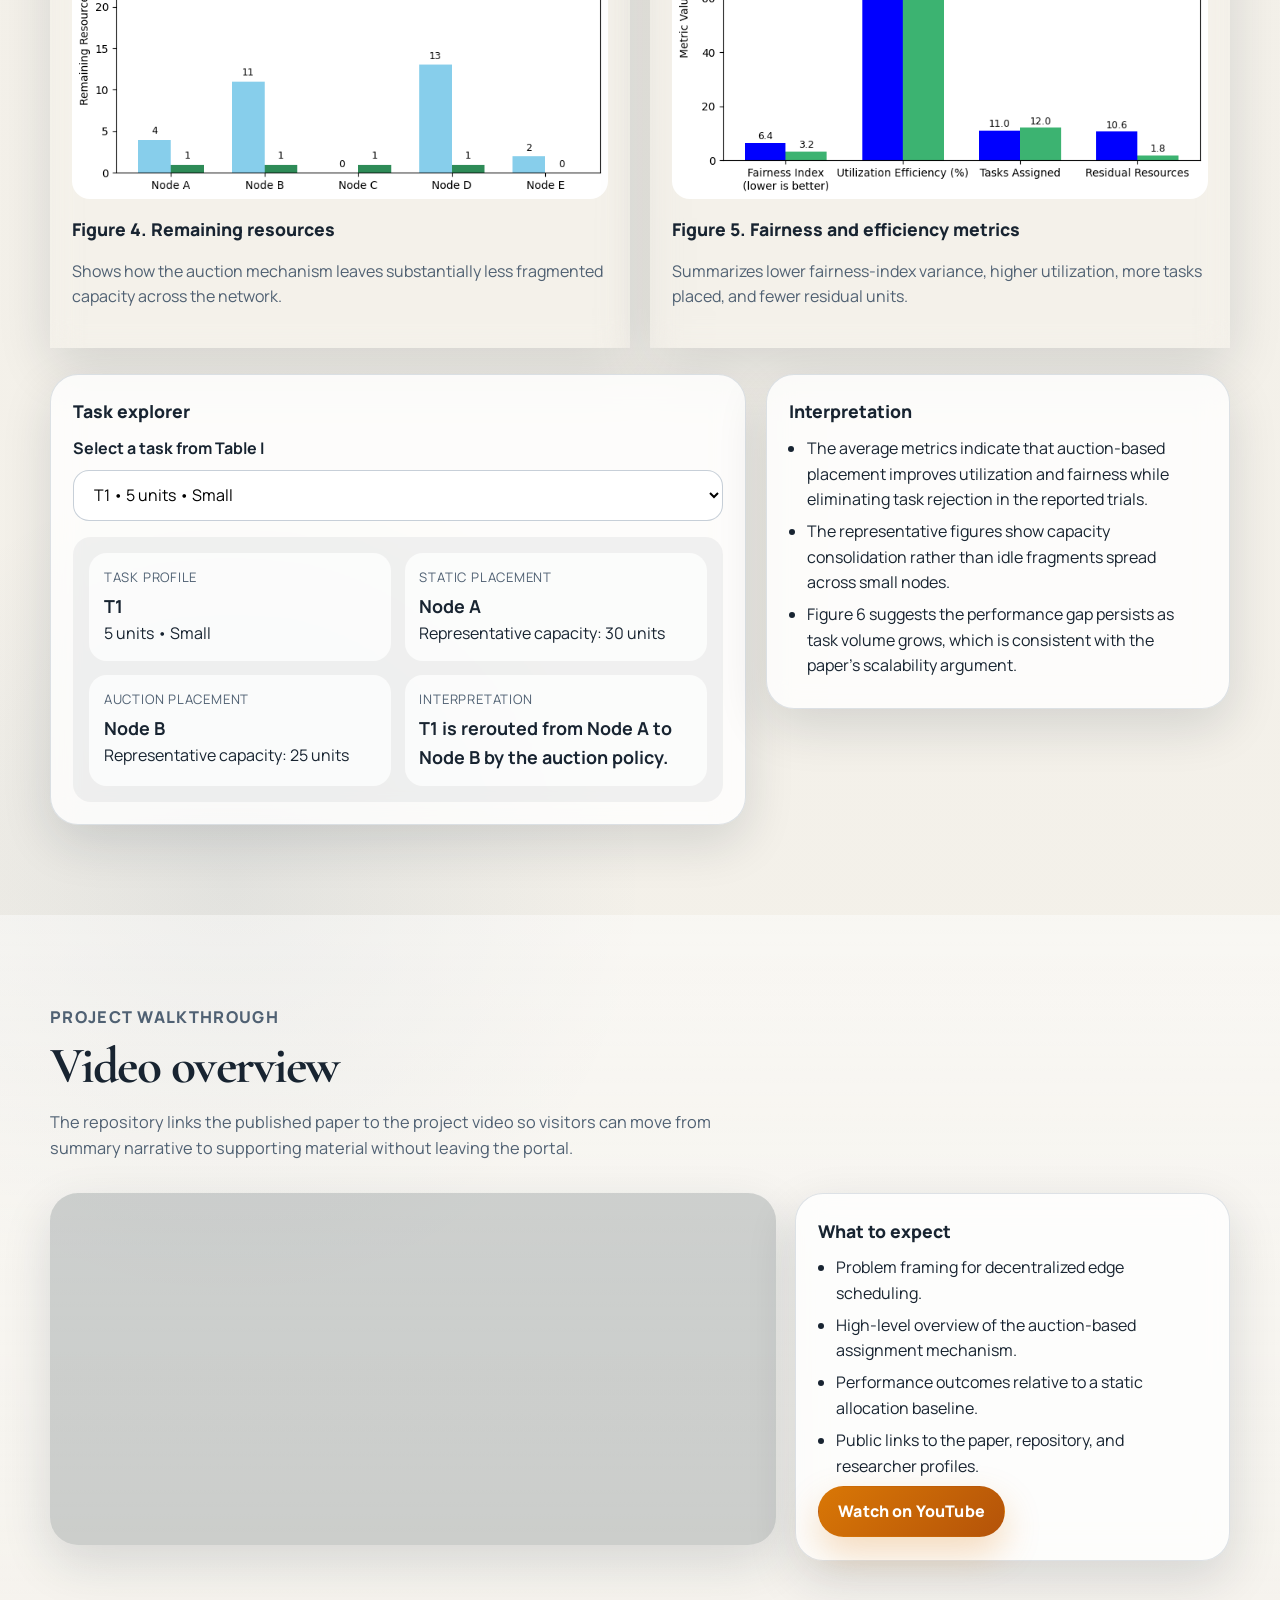
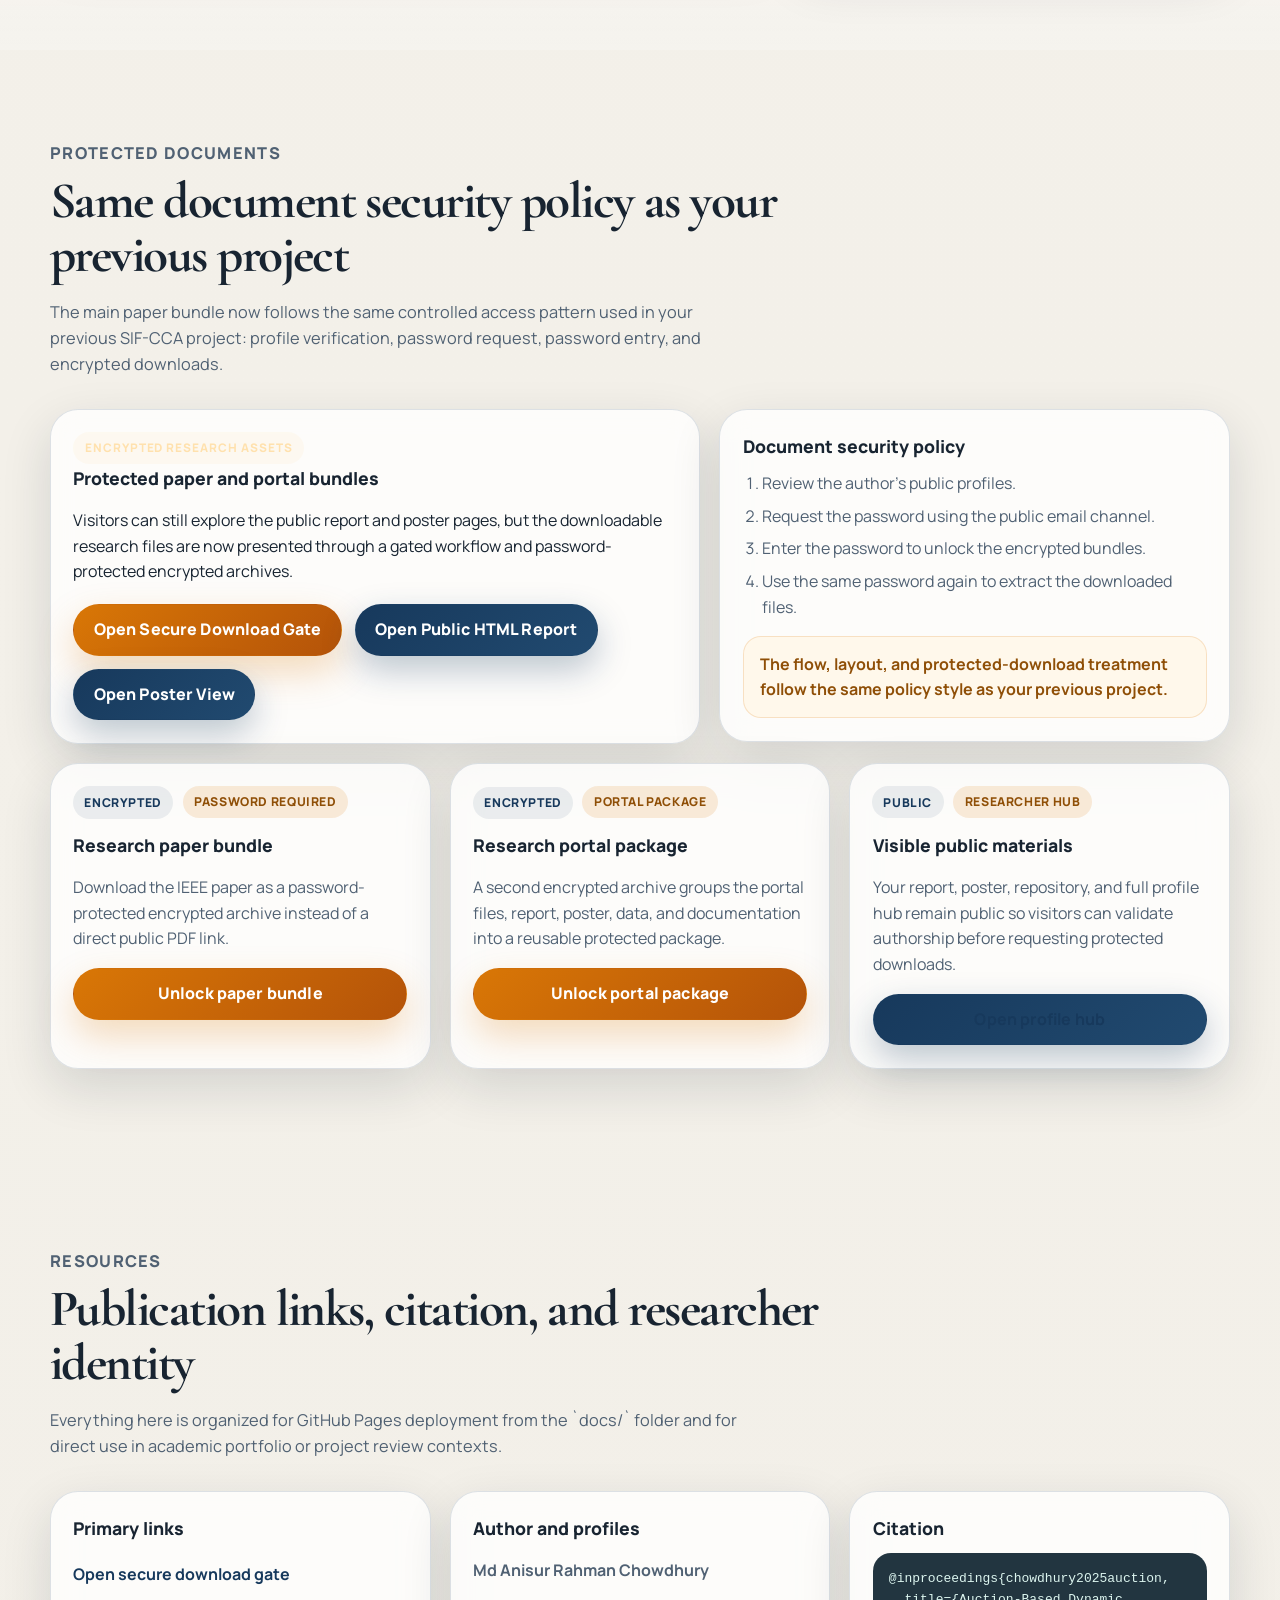
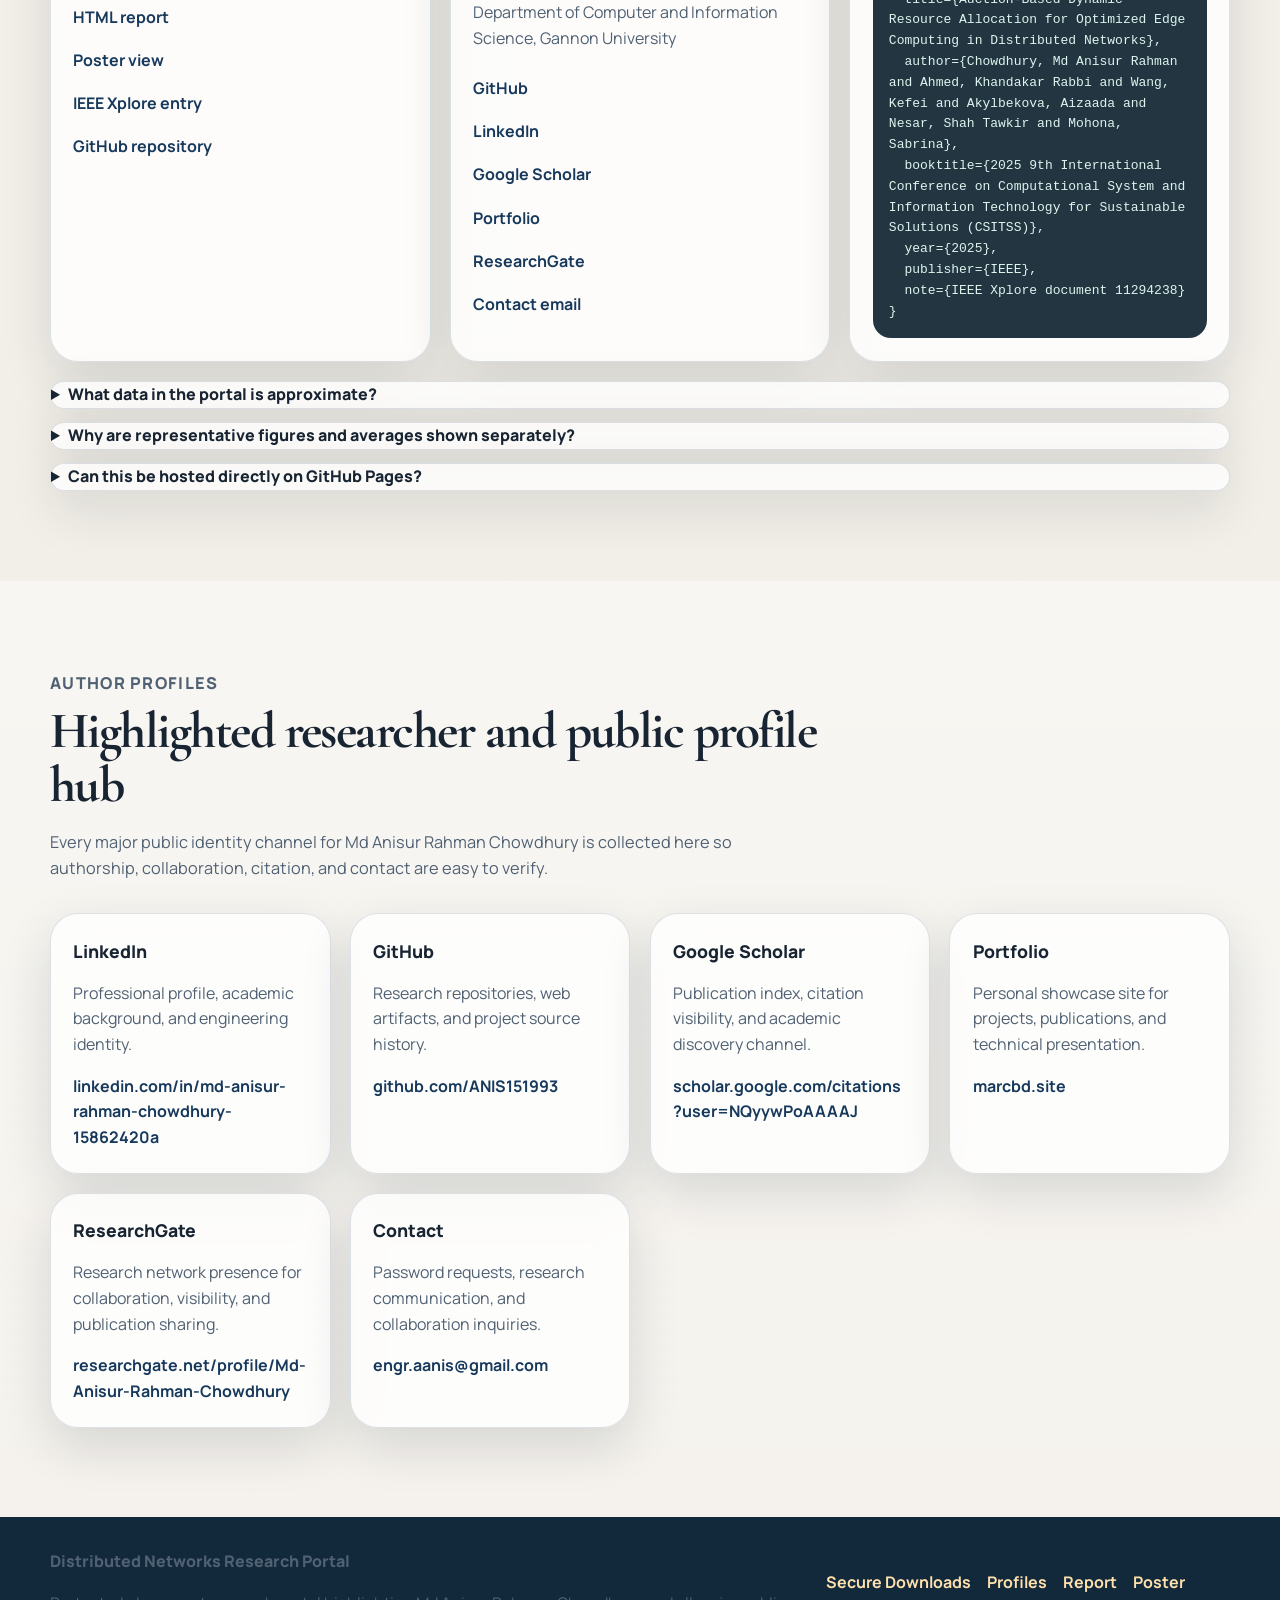
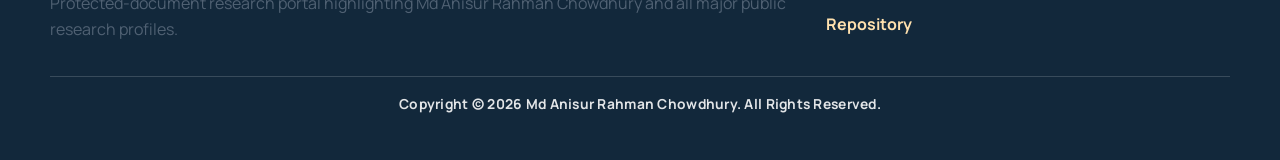
==== commit ec15130c: "Redesign hero engagement cards" ====
--- a/docs/index.html
+++ b/docs/index.html
@@ -82,22 +82,55 @@
           <a href="https://researchgate.net/profile/Md-Anisur-Rahman-Chowdhury" target="_blank" rel="noreferrer">ResearchGate</a>
         </div>
 
-        <div class="hero-engagement-grid" data-reveal>
-          <a class="hero-engagement-card" href="#framework">
-            <span>Research Story</span>
-            <strong>Follow the auction model from problem to decision flow.</strong>
-            <p>Move straight into the methodology, equations, and system logic.</p>
-          </a>
-          <a class="hero-engagement-card" href="#analytics">
-            <span>Interactive Results</span>
-            <strong>Explore the plots, derived comparisons, and reported metrics.</strong>
-            <p>Users can interact with the data rather than only reading static text.</p>
-          </a>
-          <a class="hero-engagement-card" href="#security">
-            <span>Protected Assets</span>
-            <strong>Access the secured research bundles through the gated flow.</strong>
-            <p>The secure document workflow matches your previous protected project style.</p>
-          </a>
+        <div class="hero-engagement-shell">
+          <div class="hero-engagement-intro">
+            <div>
+              <span class="hero-engagement-kicker">Explore The Portal</span>
+              <p>Choose how to move through the research, results, and protected assets.</p>
+            </div>
+            <span class="hero-engagement-note">Interactive Hero Navigation</span>
+          </div>
+
+          <div class="hero-engagement-grid">
+            <a class="hero-engagement-card hero-engagement-story" href="#framework">
+              <div class="hero-engagement-top">
+                <span class="hero-engagement-icon">01</span>
+                <span class="hero-engagement-label">Research Story</span>
+              </div>
+              <strong>Follow the auction model from motivation to bidding logic.</strong>
+              <p>Move directly into the methodology, equations, architecture figure, and framework explanation.</p>
+              <div class="hero-engagement-footer">
+                <span>Open framework section</span>
+                <span class="hero-engagement-arrow">↗</span>
+              </div>
+            </a>
+
+            <a class="hero-engagement-card hero-engagement-results" href="#analytics">
+              <div class="hero-engagement-top">
+                <span class="hero-engagement-icon">02</span>
+                <span class="hero-engagement-label">Interactive Results</span>
+              </div>
+              <strong>Explore the plots, comparisons, and reported performance evidence.</strong>
+              <p>Use the visual analytics and metrics sections instead of only scanning static report text.</p>
+              <div class="hero-engagement-footer">
+                <span>Open analytics section</span>
+                <span class="hero-engagement-arrow">↗</span>
+              </div>
+            </a>
+
+            <a class="hero-engagement-card hero-engagement-assets" href="#security">
+              <div class="hero-engagement-top">
+                <span class="hero-engagement-icon">03</span>
+                <span class="hero-engagement-label">Protected Assets</span>
+              </div>
+              <strong>Access secured research bundles through the gated document workflow.</strong>
+              <p>The protected download process mirrors your previous project while keeping the public profile hub visible.</p>
+              <div class="hero-engagement-footer">
+                <span>Open secure assets</span>
+                <span class="hero-engagement-arrow">↗</span>
+              </div>
+            </a>
+          </div>
         </div>
       </div>
 
--- a/docs/styles.css
+++ b/docs/styles.css
@@ -335,35 +335,138 @@
   background: rgba(12, 22, 34, 0.44);
 }
 
+.hero-engagement-shell {
+  margin-top: 1.6rem;
+  padding: 1.1rem;
+  border-radius: 28px;
+  border: 1px solid rgba(255, 255, 255, 0.14);
+  background: linear-gradient(145deg, rgba(8, 15, 24, 0.18), rgba(255, 255, 255, 0.06));
+  box-shadow: 0 22px 52px rgba(9, 16, 25, 0.22);
+}
+
+.hero-engagement-intro {
+  display: flex;
+  align-items: end;
+  justify-content: space-between;
+  gap: 1rem;
+  margin-bottom: 1rem;
+}
+
+.hero-engagement-kicker,
+.hero-engagement-note {
+  display: inline-flex;
+  align-items: center;
+  border-radius: 999px;
+  font-size: 0.74rem;
+  font-weight: 800;
+  letter-spacing: 0.08em;
+  text-transform: uppercase;
+}
+
+.hero-engagement-kicker {
+  padding: 0.42rem 0.72rem;
+  background: rgba(255, 225, 174, 0.14);
+  color: #ffe1ae;
+}
+
+.hero-engagement-intro p {
+  margin: 0.55rem 0 0;
+  color: rgba(238, 247, 251, 0.8);
+  font-size: 0.97rem;
+}
+
+.hero-engagement-note {
+  padding: 0.45rem 0.78rem;
+  border: 1px solid rgba(255, 255, 255, 0.14);
+  color: rgba(238, 247, 251, 0.72);
+  background: rgba(255, 255, 255, 0.08);
+}
+
 .hero-engagement-grid {
   display: grid;
   grid-template-columns: repeat(3, minmax(0, 1fr));
   gap: 1rem;
-  margin-top: 1.5rem;
 }
 
 .hero-engagement-card {
-  display: grid;
-  gap: 0.45rem;
-  padding: 1rem 1.05rem;
-  border-radius: 22px;
-  border: 1px solid rgba(255, 255, 255, 0.16);
-  background: linear-gradient(145deg, rgba(255, 255, 255, 0.14), rgba(255, 255, 255, 0.07));
-  color: var(--text-invert);
-  box-shadow: 0 16px 40px rgba(9, 16, 25, 0.16);
-  transition: transform 180ms ease, border-color 180ms ease, background 180ms ease, box-shadow 180ms ease;
+  position: relative;
+  isolation: isolate;
+  overflow: hidden;
+  display: grid;
+  gap: 0.85rem;
+  min-height: 215px;
+  padding: 1.15rem;
+  border-radius: 24px;
+  border: 1px solid rgba(255, 255, 255, 0.12);
+  color: #fff;
+  box-shadow: 0 20px 44px rgba(9, 16, 25, 0.24);
+  transition: transform 180ms ease, border-color 180ms ease, box-shadow 180ms ease;
+}
+
+.hero-engagement-card::before {
+  content: "";
+  position: absolute;
+  inset: -22%;
+  z-index: -2;
+  background: radial-gradient(circle at var(--spotlight-x, 50%) var(--spotlight-y, 30%), rgba(255, 255, 255, 0.28), transparent 30%);
+  opacity: 0.95;
+  transition: opacity 180ms ease;
+}
+
+.hero-engagement-card::after {
+  content: "";
+  position: absolute;
+  inset: 0;
+  z-index: -1;
+  background-image:
+    linear-gradient(rgba(255, 255, 255, 0.07) 1px, transparent 1px),
+    linear-gradient(90deg, rgba(255, 255, 255, 0.06) 1px, transparent 1px);
+  background-size: 26px 26px;
+  opacity: 0.22;
+}
+
+.hero-engagement-story {
+  background: linear-gradient(145deg, #17395c, #214a70);
+}
+
+.hero-engagement-results {
+  background: linear-gradient(145deg, #0f766e, #165b73);
+}
+
+.hero-engagement-assets {
+  background: linear-gradient(145deg, #7a4208, #c16e10);
 }
 
 .hero-engagement-card:hover,
 .hero-engagement-card:focus-visible {
-  transform: translateY(-4px);
-  border-color: rgba(255, 225, 174, 0.48);
-  background: linear-gradient(145deg, rgba(255, 255, 255, 0.18), rgba(255, 255, 255, 0.1));
-  box-shadow: 0 22px 48px rgba(9, 16, 25, 0.22);
-}
-
-.hero-engagement-card span {
-  color: #ffe1ae;
+  transform: translateY(-6px) scale(1.01);
+  border-color: rgba(255, 225, 174, 0.54);
+  box-shadow: 0 26px 56px rgba(9, 16, 25, 0.3);
+}
+
+.hero-engagement-top {
+  display: flex;
+  align-items: center;
+  gap: 0.8rem;
+}
+
+.hero-engagement-icon {
+  display: inline-flex;
+  align-items: center;
+  justify-content: center;
+  width: 2.35rem;
+  height: 2.35rem;
+  border-radius: 16px;
+  background: rgba(255, 255, 255, 0.16);
+  border: 1px solid rgba(255, 255, 255, 0.18);
+  color: #fff;
+  font-size: 0.84rem;
+  font-weight: 900;
+  letter-spacing: 0.08em;
+}
+
+.hero-engagement-label {
+  color: rgba(255, 255, 255, 0.84);
   font-size: 0.76rem;
   font-weight: 800;
   letter-spacing: 0.08em;
@@ -371,14 +474,30 @@
 }
 
 .hero-engagement-card strong {
-  font-size: 1rem;
-  line-height: 1.35;
+  font-size: 1.06rem;
+  line-height: 1.36;
 }
 
 .hero-engagement-card p {
   margin: 0;
-  color: rgba(238, 247, 251, 0.78);
-  font-size: 0.92rem;
+  color: rgba(255, 255, 255, 0.82);
+  font-size: 0.94rem;
+}
+
+.hero-engagement-footer {
+  margin-top: auto;
+  display: flex;
+  align-items: center;
+  justify-content: space-between;
+  gap: 0.75rem;
+  padding-top: 0.35rem;
+  color: rgba(255, 255, 255, 0.86);
+  font-size: 0.87rem;
+  font-weight: 700;
+}
+
+.hero-engagement-arrow {
+  font-size: 1.05rem;
 }
 
 .btn {
@@ -1463,6 +1582,11 @@
     max-width: none;
   }
 
+  .hero-engagement-intro {
+    flex-direction: column;
+    align-items: flex-start;
+  }
+
   .metric-stack,
   .three-up,
   .four-up,
